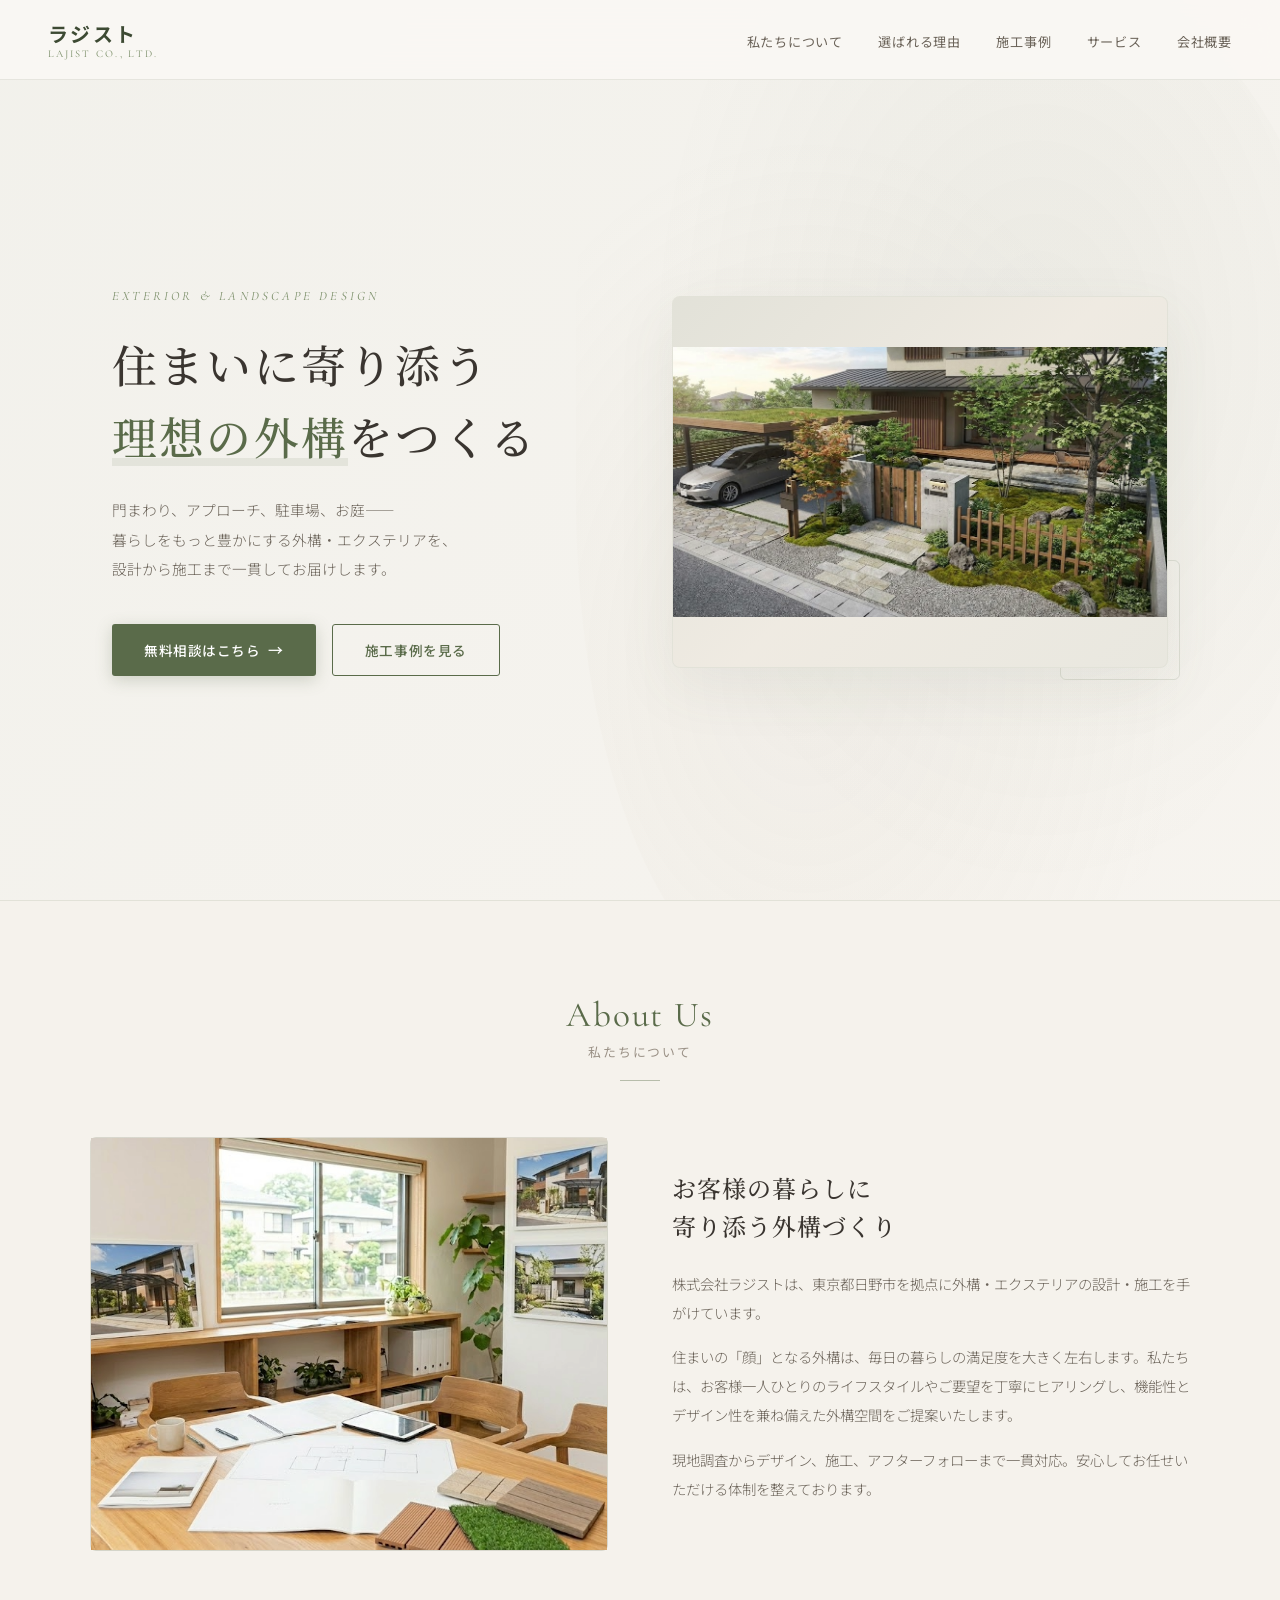
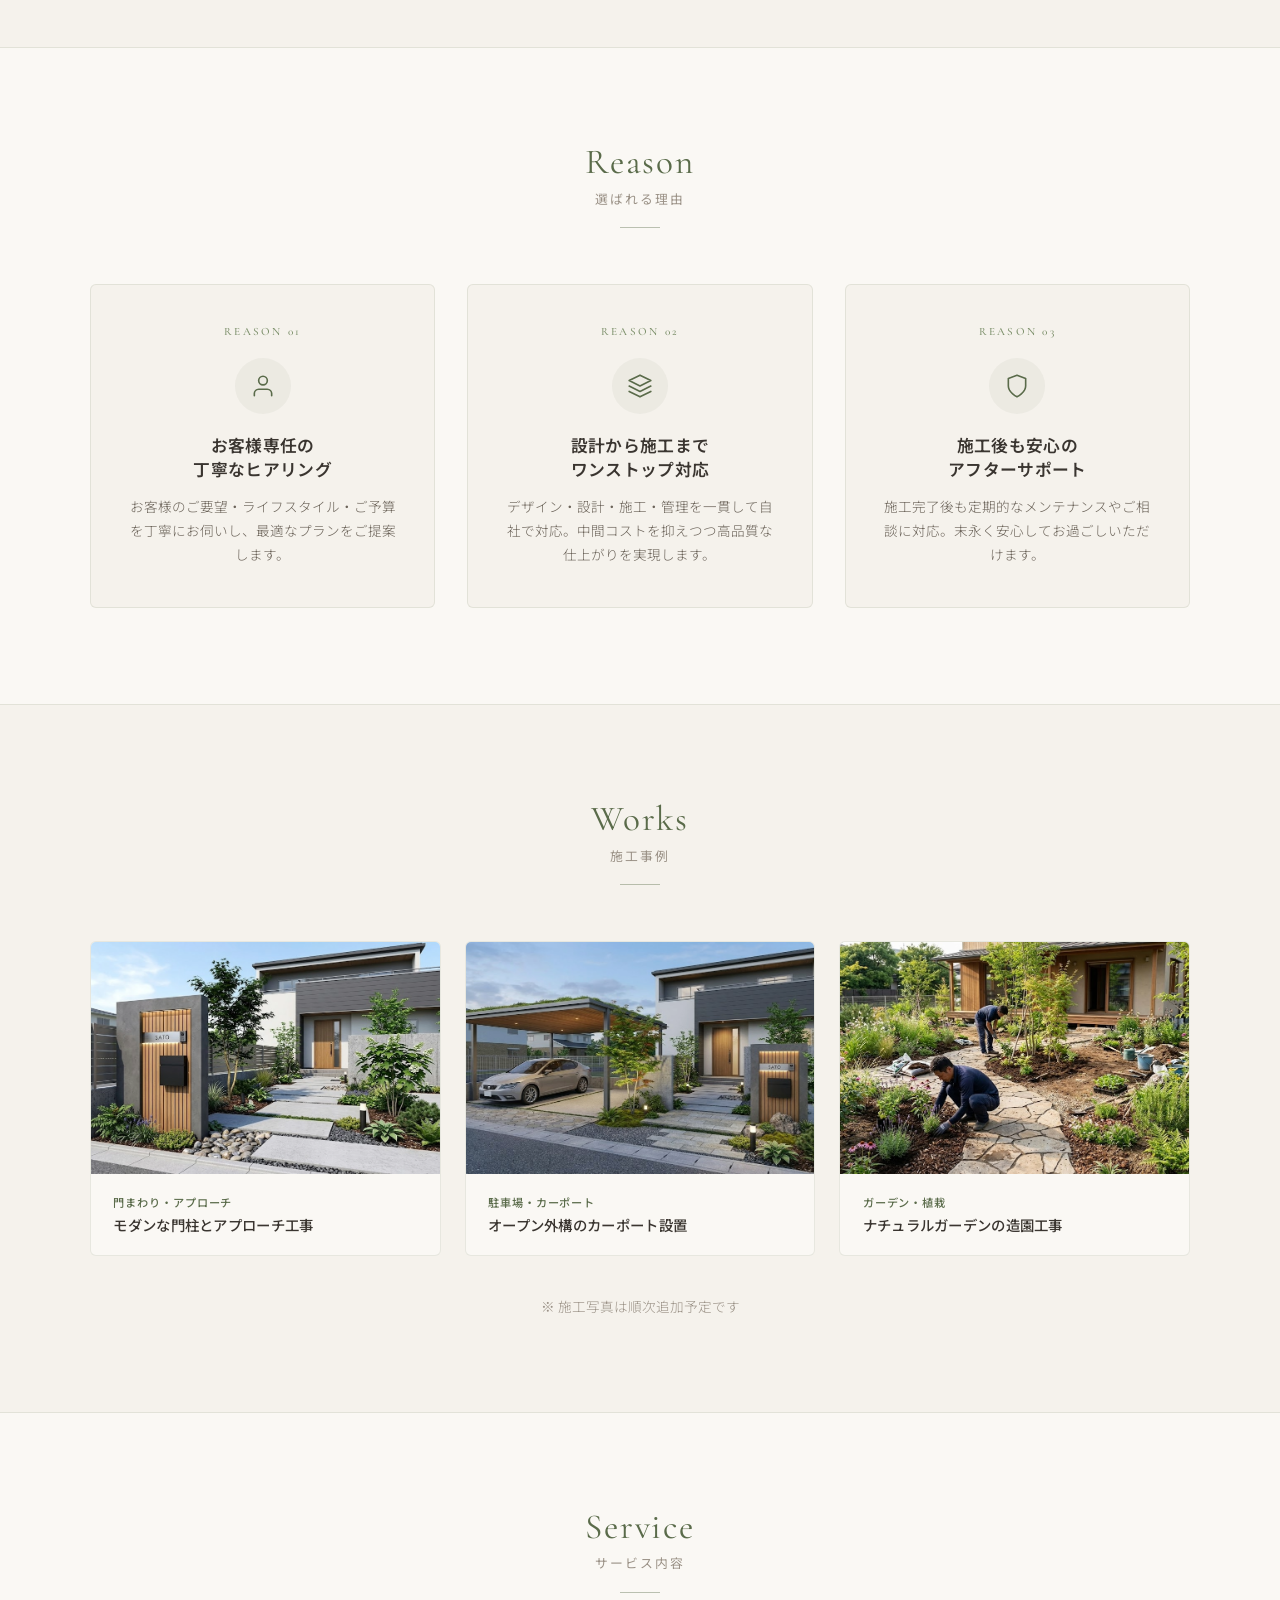
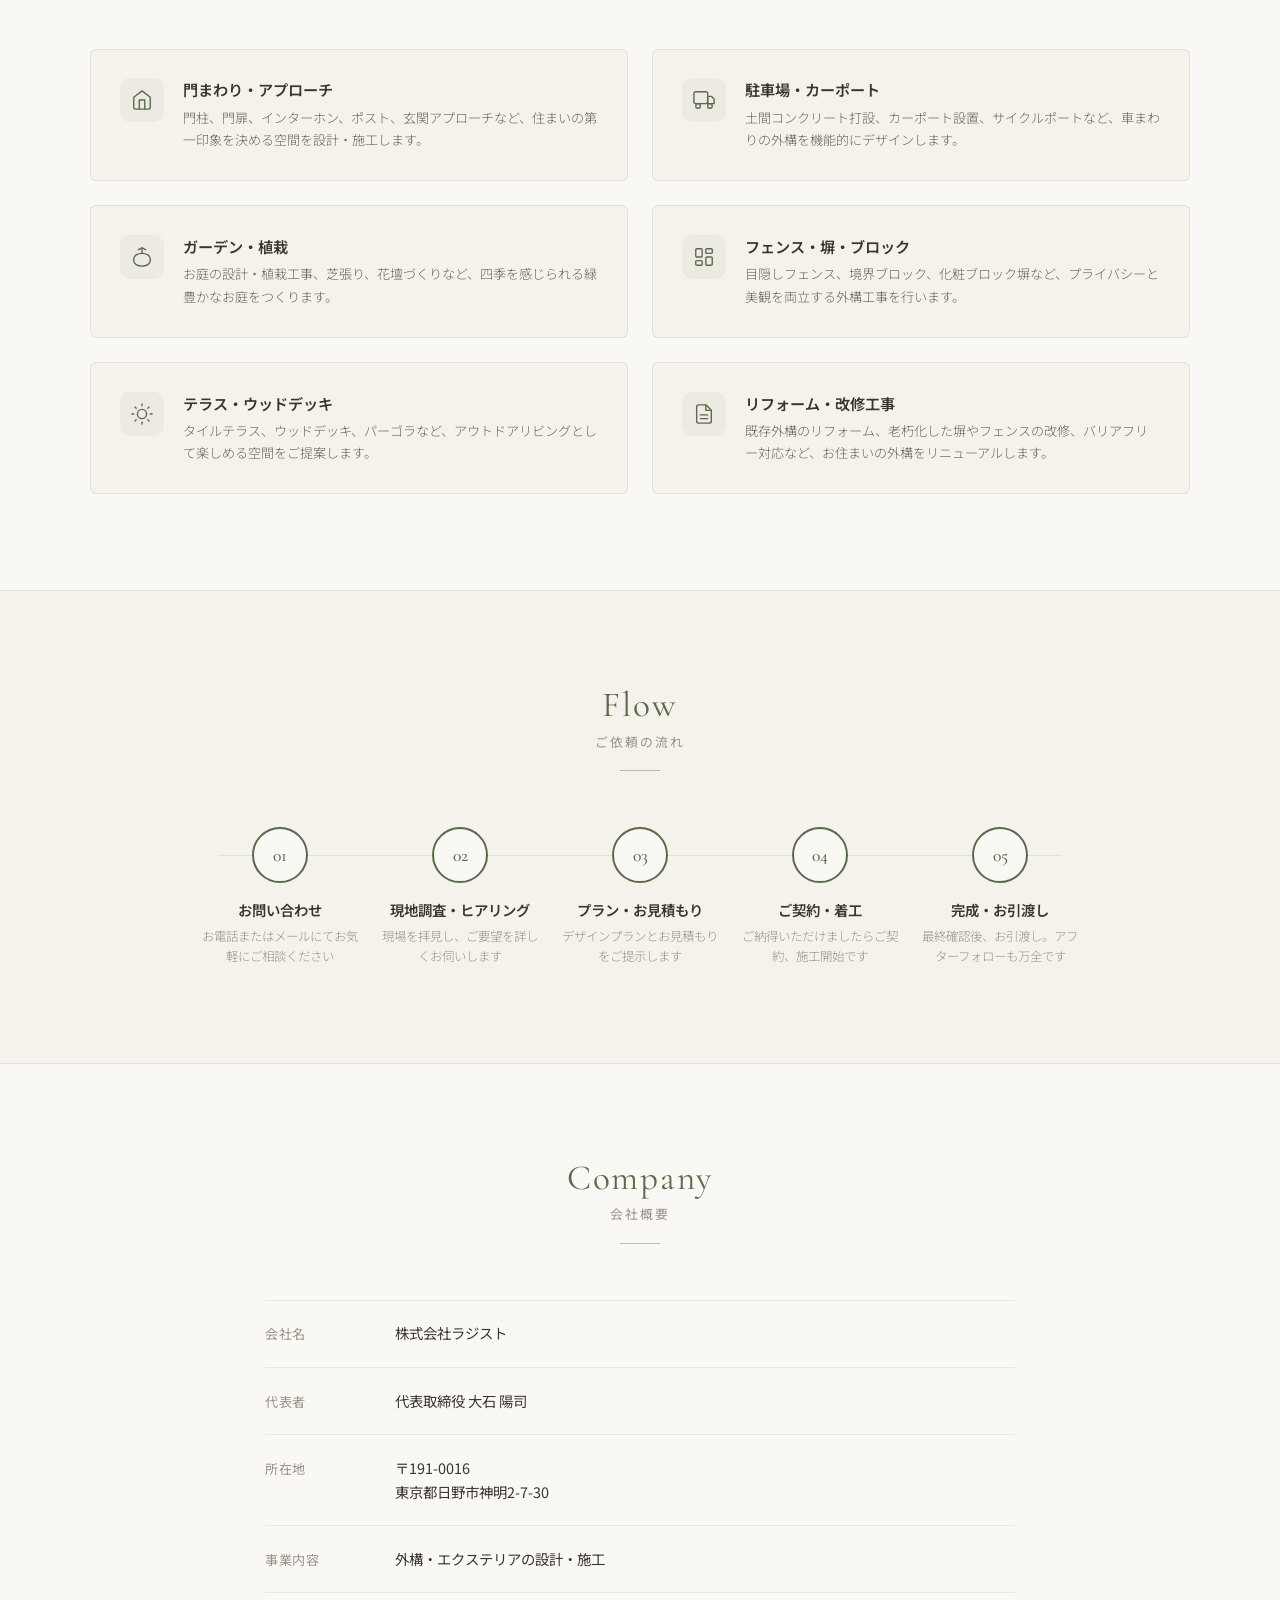
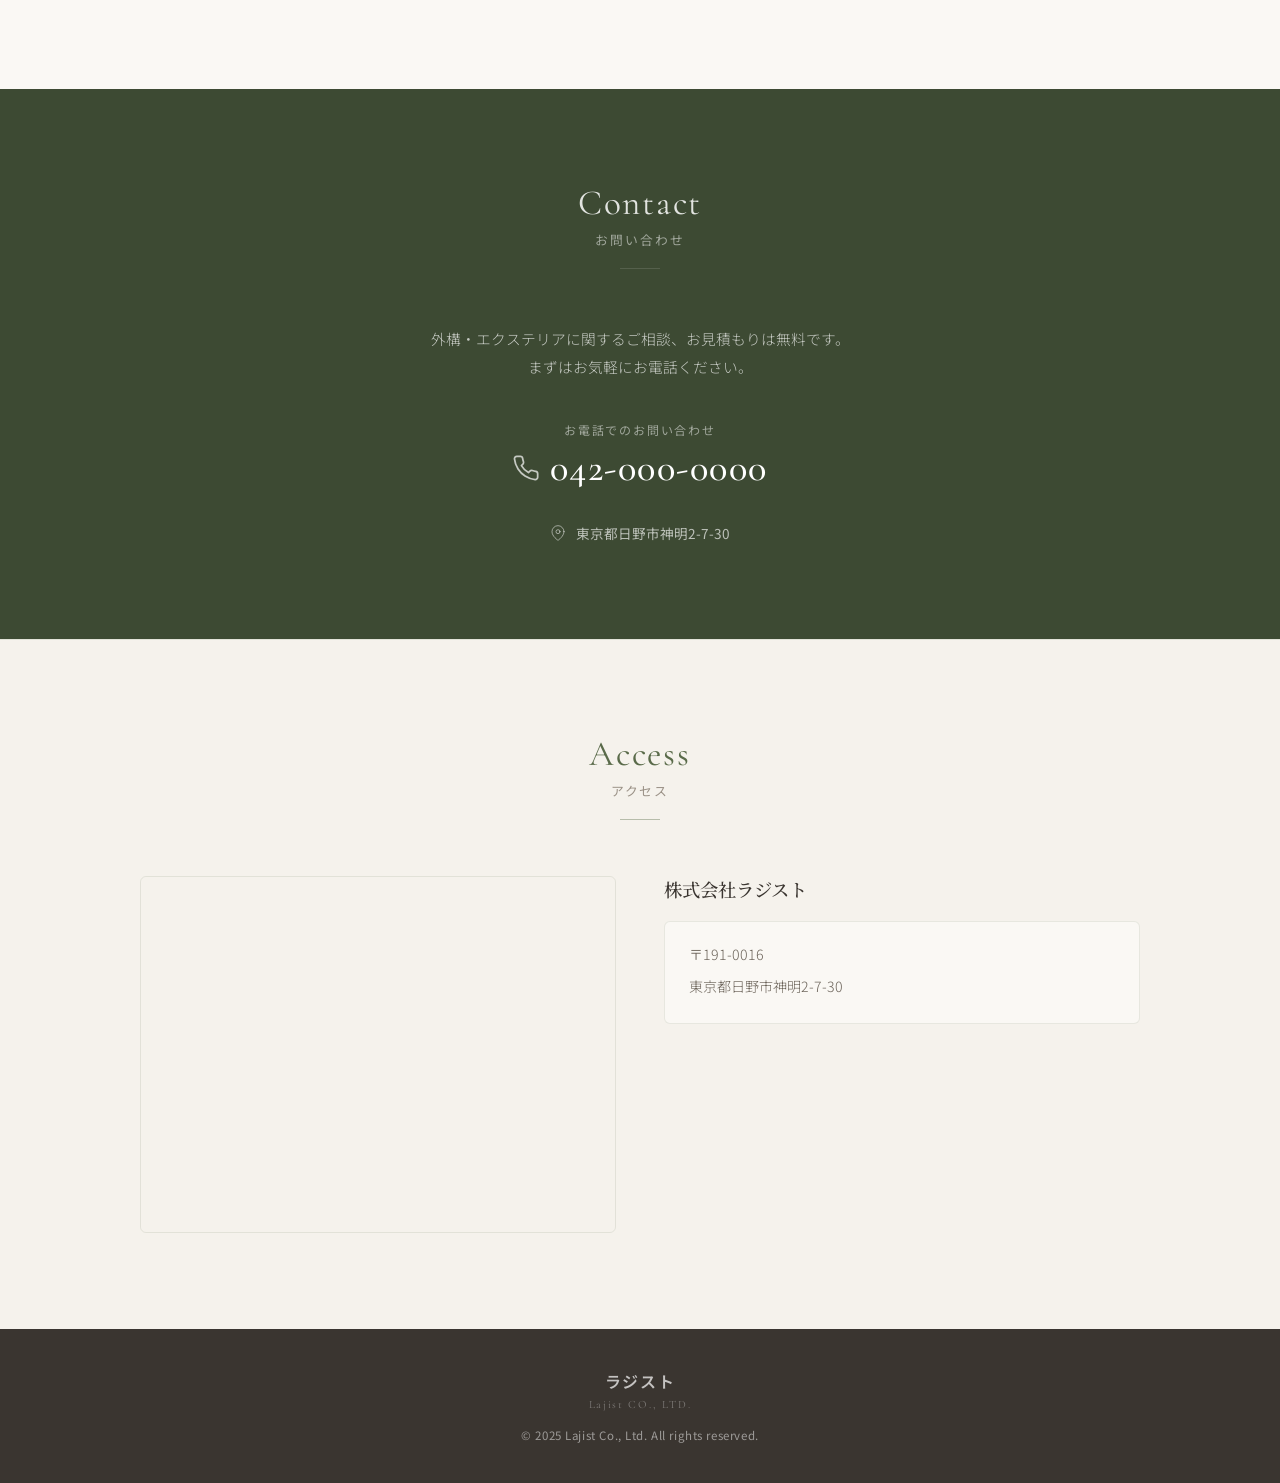
==== index.html @ f7e8eee9 "First Commit" ====
<!DOCTYPE html>
<html lang="ja">

<head>
	<meta charset="UTF-8">
	<meta name="viewport" content="width=device-width, initial-scale=1.0">
	<title>株式会社ラジスト | 東京都日野市の外構・エクステリア工事</title>
	<meta name="description"
		content="株式会社ラジストは東京都日野市を拠点に、外構・エクステリアの設計・施工を手がけます。お庭、駐車場、フェンス、門まわりなど、住まいの外まわりのことならお任せください。">
	<link rel="preconnect" href="https://fonts.googleapis.com">
	<link rel="preconnect" href="https://fonts.gstatic.com" crossorigin>
	<link
		href="https://fonts.googleapis.com/css2?family=Cormorant+Garamond:ital,wght@0,400;0,500;0,600;1,400&family=Noto+Sans+JP:wght@300;400;500;600;700&family=Noto+Serif+JP:wght@400;500;600&display=swap"
		rel="stylesheet">
	<link rel="stylesheet" href="/assets/css/style.css">
</head>

<body>

	<!-- NAVIGATION -->
	<nav>
		<a href="#" class="logo">
			<span class="logo-main">ラジスト</span>
			<span class="logo-sub">Lajist Co., Ltd.</span>
		</a>
		<ul class="nav-links">
			<li><a href="#about">私たちについて</a></li>
			<li><a href="#reason">選ばれる理由</a></li>
			<li><a href="#works">施工事例</a></li>
			<li><a href="#service">サービス</a></li>
			<li><a href="#company">会社概要</a></li>
		</ul>
		<div class="hamburger" onclick="toggleMenu()">
			<span></span><span></span><span></span>
		</div>
	</nav>

	<!-- MOBILE MENU -->
	<div class="mobile-menu" id="mobileMenu">
		<a href="#about" onclick="toggleMenu()">私たちについて</a>
		<a href="#reason" onclick="toggleMenu()">選ばれる理由</a>
		<a href="#works" onclick="toggleMenu()">施工事例</a>
		<a href="#service" onclick="toggleMenu()">サービス</a>
		<a href="#company" onclick="toggleMenu()">会社概要</a>
		<a href="#contact" onclick="toggleMenu()">お問い合わせ</a>
	</div>

	<!-- HERO -->
	<section class="hero">
		<div class="hero-bg"></div>
		<div class="hero-organic"></div>
		<div class="hero-content">
			<div class="hero-text">
				<p class="hero-en">Exterior & Landscape Design</p>
				<h1 class="hero-title">
					住まいに寄り添う<br><em>理想の外構</em>をつくる
				</h1>
				<p class="hero-desc">
					門まわり、アプローチ、駐車場、お庭——<br>
					暮らしをもっと豊かにする外構・エクステリアを、<br>
					設計から施工まで一貫してお届けします。
				</p>
				<div class="hero-cta">
					<a href="#contact" class="btn btn-primary">無料相談はこちら <span class="btn-arrow">→</span></a>
					<a href="#works" class="btn btn-outline">施工事例を見る</a>
				</div>
			</div>
			<div class="hero-visual">
				<div class="hero-img-frame">
					<div class="hero-img-placeholder">

						<img src="/assets/images/mv.png" alt="">
					</div>
				</div>
				<div class="hero-img-accent"></div>
			</div>
		</div>
	</section>

	<!-- ABOUT -->
	<section id="about">
		<div class="section-inner">
			<div class="section-header reveal">
				<div class="section-en">About Us</div>
				<div class="section-jp">私たちについて</div>
				<div class="section-line"></div>
			</div>
			<div class="about-content">
				<div class="about-img reveal">
					<img src="/assets/images/about.png" alt="">
				</div>
				<div class="about-text reveal">
					<h3>お客様の暮らしに<br>寄り添う外構づくり</h3>
					<p>
						株式会社ラジストは、東京都日野市を拠点に外構・エクステリアの設計・施工を手がけています。
					</p>
					<p>
						住まいの「顔」となる外構は、毎日の暮らしの満足度を大きく左右します。私たちは、お客様一人ひとりのライフスタイルやご要望を丁寧にヒアリングし、機能性とデザイン性を兼ね備えた外構空間をご提案いたします。
					</p>
					<p>
						現地調査からデザイン、施工、アフターフォローまで一貫対応。安心してお任せいただける体制を整えております。
					</p>
				</div>
			</div>
		</div>
	</section>

	<!-- REASON -->
	<section id="reason">
		<div class="section-inner">
			<div class="section-header reveal">
				<div class="section-en">Reason</div>
				<div class="section-jp">選ばれる理由</div>
				<div class="section-line"></div>
			</div>
			<div class="reason-grid">
				<div class="reason-card reveal">
					<div class="reason-num">Reason 01</div>
					<div class="reason-icon">
						<svg viewBox="0 0 24 24">
							<path d="M20 21v-2a4 4 0 0 0-4-4H8a4 4 0 0 0-4 4v2" />
							<circle cx="12" cy="7" r="4" />
						</svg>
					</div>
					<h3>お客様専任の<br>丁寧なヒアリング</h3>
					<p>お客様のご要望・ライフスタイル・ご予算を丁寧にお伺いし、最適なプランをご提案します。</p>
				</div>
				<div class="reason-card reveal">
					<div class="reason-num">Reason 02</div>
					<div class="reason-icon">
						<svg viewBox="0 0 24 24">
							<path d="M12 2L2 7l10 5 10-5-10-5z" />
							<path d="M2 17l10 5 10-5" />
							<path d="M2 12l10 5 10-5" />
						</svg>
					</div>
					<h3>設計から施工まで<br>ワンストップ対応</h3>
					<p>デザイン・設計・施工・管理を一貫して自社で対応。中間コストを抑えつつ高品質な仕上がりを実現します。</p>
				</div>
				<div class="reason-card reveal">
					<div class="reason-num">Reason 03</div>
					<div class="reason-icon">
						<svg viewBox="0 0 24 24">
							<path d="M12 22s8-4 8-10V5l-8-3-8 3v7c0 6 8 10 8 10z" />
						</svg>
					</div>
					<h3>施工後も安心の<br>アフターサポート</h3>
					<p>施工完了後も定期的なメンテナンスやご相談に対応。末永く安心してお過ごしいただけます。</p>
				</div>
			</div>
		</div>
	</section>

	<!-- WORKS -->
	<section id="works">
		<div class="section-inner">
			<div class="section-header reveal">
				<div class="section-en">Works</div>
				<div class="section-jp">施工事例</div>
				<div class="section-line"></div>
			</div>
			<div class="works-grid">
				<div class="work-card reveal">
					<div class="work-img">
						<img src="/assets/images/gate.png" alt="">

					</div>
					<div class="work-info">
						<div class="work-cat">門まわり・アプローチ</div>
						<h4>モダンな門柱とアプローチ工事</h4>
					</div>
				</div>
				<div class="work-card reveal">
					<div class="work-img">
						<img src="/assets/images/carport.png" alt="">
					</div>
					<div class="work-info">
						<div class="work-cat">駐車場・カーポート</div>
						<h4>オープン外構のカーポート設置</h4>
					</div>
				</div>
				<div class="work-card reveal">
					<div class="work-img">
						<div class="work-img">
							<img src="/assets/images/garden.png" alt="">
						</div>
					</div>
					<div class="work-info">
						<div class="work-cat">ガーデン・植栽</div>
						<h4>ナチュラルガーデンの造園工事</h4>
					</div>
				</div>
			</div>
			<p class="works-note reveal">※ 施工写真は順次追加予定です</p>
		</div>
	</section>

	<!-- SERVICE -->
	<section id="service">
		<div class="section-inner">
			<div class="section-header reveal">
				<div class="section-en">Service</div>
				<div class="section-jp">サービス内容</div>
				<div class="section-line"></div>
			</div>
			<div class="service-list">
				<div class="service-item reveal">
					<div class="service-item-icon">
						<svg viewBox="0 0 24 24">
							<path d="M3 9l9-7 9 7v11a2 2 0 0 1-2 2H5a2 2 0 0 1-2-2z" />
							<polyline points="9 22 9 12 15 12 15 22" />
						</svg>
					</div>
					<div>
						<h4>門まわり・アプローチ</h4>
						<p>門柱、門扉、インターホン、ポスト、玄関アプローチなど、住まいの第一印象を決める空間を設計・施工します。</p>
					</div>
				</div>
				<div class="service-item reveal">
					<div class="service-item-icon">
						<svg viewBox="0 0 24 24">
							<rect x="1" y="3" width="15" height="13" rx="2" />
							<polygon points="16 8 20 8 23 11 23 16 16 16 16 8" />
							<circle cx="5.5" cy="18.5" r="2.5" />
							<circle cx="18.5" cy="18.5" r="2.5" />
						</svg>
					</div>
					<div>
						<h4>駐車場・カーポート</h4>
						<p>土間コンクリート打設、カーポート設置、サイクルポートなど、車まわりの外構を機能的にデザインします。</p>
					</div>
				</div>
				<div class="service-item reveal">
					<div class="service-item-icon">
						<svg viewBox="0 0 24 24">
							<path d="M12 22c-4.97 0-9-2.69-9-6v-2c0-3.31 4.03-6 9-6s9 2.69 9 6v2c0 3.31-4.03 6-9 6z" />
							<path d="M12 8V2" />
							<path d="M8 4l4-2 4 2" />
						</svg>
					</div>
					<div>
						<h4>ガーデン・植栽</h4>
						<p>お庭の設計・植栽工事、芝張り、花壇づくりなど、四季を感じられる緑豊かなお庭をつくります。</p>
					</div>
				</div>
				<div class="service-item reveal">
					<div class="service-item-icon">
						<svg viewBox="0 0 24 24">
							<rect x="3" y="3" width="7" height="9" rx="1" />
							<rect x="14" y="3" width="7" height="5" rx="1" />
							<rect x="14" y="12" width="7" height="9" rx="1" />
							<rect x="3" y="16" width="7" height="5" rx="1" />
						</svg>
					</div>
					<div>
						<h4>フェンス・塀・ブロック</h4>
						<p>目隠しフェンス、境界ブロック、化粧ブロック塀など、プライバシーと美観を両立する外構工事を行います。</p>
					</div>
				</div>
				<div class="service-item reveal">
					<div class="service-item-icon">
						<svg viewBox="0 0 24 24">
							<circle cx="12" cy="12" r="5" />
							<line x1="12" y1="1" x2="12" y2="3" />
							<line x1="12" y1="21" x2="12" y2="23" />
							<line x1="4.22" y1="4.22" x2="5.64" y2="5.64" />
							<line x1="18.36" y1="18.36" x2="19.78" y2="19.78" />
							<line x1="1" y1="12" x2="3" y2="12" />
							<line x1="21" y1="12" x2="23" y2="12" />
							<line x1="4.22" y1="19.78" x2="5.64" y2="18.36" />
							<line x1="18.36" y1="5.64" x2="19.78" y2="4.22" />
						</svg>
					</div>
					<div>
						<h4>テラス・ウッドデッキ</h4>
						<p>タイルテラス、ウッドデッキ、パーゴラなど、アウトドアリビングとして楽しめる空間をご提案します。</p>
					</div>
				</div>
				<div class="service-item reveal">
					<div class="service-item-icon">
						<svg viewBox="0 0 24 24">
							<path d="M14 2H6a2 2 0 0 0-2 2v16a2 2 0 0 0 2 2h12a2 2 0 0 0 2-2V8z" />
							<polyline points="14 2 14 8 20 8" />
							<line x1="16" y1="13" x2="8" y2="13" />
							<line x1="16" y1="17" x2="8" y2="17" />
						</svg>
					</div>
					<div>
						<h4>リフォーム・改修工事</h4>
						<p>既存外構のリフォーム、老朽化した塀やフェンスの改修、バリアフリー対応など、お住まいの外構をリニューアルします。</p>
					</div>
				</div>
			</div>
		</div>
	</section>

	<!-- FLOW -->
	<section id="flow">
		<div class="section-inner">
			<div class="section-header reveal">
				<div class="section-en">Flow</div>
				<div class="section-jp">ご依頼の流れ</div>
				<div class="section-line"></div>
			</div>
			<div class="flow-steps reveal">
				<div class="flow-step">
					<div class="flow-num">01</div>
					<div>
						<h4>お問い合わせ</h4>
						<p>お電話またはメールにてお気軽にご相談ください</p>
					</div>
				</div>
				<div class="flow-step">
					<div class="flow-num">02</div>
					<div>
						<h4>現地調査・ヒアリング</h4>
						<p>現場を拝見し、ご要望を詳しくお伺いします</p>
					</div>
				</div>
				<div class="flow-step">
					<div class="flow-num">03</div>
					<div>
						<h4>プラン・お見積もり</h4>
						<p>デザインプランとお見積もりをご提示します</p>
					</div>
				</div>
				<div class="flow-step">
					<div class="flow-num">04</div>
					<div>
						<h4>ご契約・着工</h4>
						<p>ご納得いただけましたらご契約、施工開始です</p>
					</div>
				</div>
				<div class="flow-step">
					<div class="flow-num">05</div>
					<div>
						<h4>完成・お引渡し</h4>
						<p>最終確認後、お引渡し。アフターフォローも万全です</p>
					</div>
				</div>
			</div>
		</div>
	</section>

	<!-- COMPANY -->
	<section id="company">
		<div class="section-inner">
			<div class="section-header reveal">
				<div class="section-en">Company</div>
				<div class="section-jp">会社概要</div>
				<div class="section-line"></div>
			</div>
			<div class="company-table reveal">
				<div class="company-row">
					<div class="company-label">会社名</div>
					<div class="company-value">株式会社ラジスト</div>
				</div>
				<div class="company-row">
					<div class="company-label">代表者</div>
					<div class="company-value">代表取締役 大石 陽司</div>
				</div>
				<div class="company-row">
					<div class="company-label">所在地</div>
					<div class="company-value">〒191-0016<br>東京都日野市神明2-7-30</div>
				</div>
				<!-- <div class="company-row">
					<div class="company-label">電話番号</div>
					<div class="company-value">042-502-1589</div>
				</div>
				<div class="company-row">
					<div class="company-label">携帯</div>
					<div class="company-value">080-3482-2642</div>
				</div> -->
				<div class="company-row">
					<div class="company-label">事業内容</div>
					<div class="company-value">外構・エクステリアの設計・施工</div>
				</div>
			</div>
		</div>
	</section>

	<!-- CONTACT -->
	<section id="contact">
		<div class="section-inner">
			<div class="section-header reveal">
				<div class="section-en">Contact</div>
				<div class="section-jp">お問い合わせ</div>
				<div class="section-line"></div>
			</div>
			<div class="reveal">
				<p class="contact-lead">
					外構・エクステリアに関するご相談、お見積もりは無料です。<br>
					まずはお気軽にお電話ください。
				</p>
				<div class="contact-tel-block">
					<div class="contact-tel-label">お電話でのお問い合わせ</div>
					<a href="tel:" class="contact-tel">
						<svg viewBox="0 0 24 24" stroke-linecap="round" stroke-linejoin="round">
							<path
								d="M22 16.92v3a2 2 0 0 1-2.18 2 19.79 19.79 0 0 1-8.63-3.07 19.5 19.5 0 0 1-6-6 19.79 19.79 0 0 1-3.07-8.67A2 2 0 0 1 4.11 2h3a2 2 0 0 1 2 1.72 12.84 12.84 0 0 0 .7 2.81 2 2 0 0 1-.45 2.11L8.09 9.91a16 16 0 0 0 6 6l1.27-1.27a2 2 0 0 1 2.11-.45 12.84 12.84 0 0 0 2.81.7A2 2 0 0 1 22 16.92z" />
						</svg>
						042-000-0000
					</a>
				</div>
				<div class="contact-info">
					<div class="contact-info-item">
						<svg viewBox="0 0 24 24" stroke-linecap="round" stroke-linejoin="round">
							<path d="M21 10c0 7-9 13-9 13s-9-6-9-13a9 9 0 0 1 18 0z" />
							<circle cx="12" cy="10" r="3" />
						</svg>
						東京都日野市神明2-7-30
					</div>
				</div>
			</div>
		</div>
	</section>

	<!-- ACCESS -->
	<section id="access">
		<div class="section-inner">
			<div class="section-header reveal">
				<div class="section-en">Access</div>
				<div class="section-jp">アクセス</div>
				<div class="section-line"></div>
			</div>
			<div class="access-content reveal">
				<div class="map-frame">
					<iframe
						src="https://www.google.com/maps/embed?pb=!1m18!1m12!1m3!1d3240.5!2d139.395!3d35.672!2m3!1f0!2f0!3f0!3m2!1i1024!2i768!4f13.1!3m3!1m2!1s0x0%3A0x0!2zMzXCsDQwJzE5LjIiTiAxMznCsDIzJzQyLjAiRQ!5e0!3m2!1sja!2sjp!4v1"
						allowfullscreen="" loading="lazy" referrerpolicy="no-referrer-when-downgrade">
					</iframe>
				</div>
				<div class="access-details">
					<h3>株式会社ラジスト</h3>
					<div class="address-block">
						<p>〒191-0016</p>
						<p>東京都日野市神明2-7-30</p>
					</div>
				</div>
			</div>
		</div>
	</section>

	<!-- FOOTER -->
	<footer>
		<div class="footer-logo">ラジスト</div>
		<div class="footer-logo-en">Lajist CO., LTD.</div>
		<p class="footer-copy">&copy; 2025 Lajist Co., Ltd. All rights reserved.</p>
	</footer>

	<script src="/assets/js/main.js"></script>
</body>

</html>
---- assets/css/style.css ----
*,
*::before,
*::after {
	margin: 0;
	padding: 0;
	box-sizing: border-box;
}

:root {
	--cream: #faf8f4;
	--warm-white: #f5f2ec;
	--olive: #5a6b4a;
	--olive-dark: #3d4a33;
	--olive-light: #7a8e68;
	--brown: #8b7355;
	--brown-light: #b5a48c;
	--earth: #c4b49a;
	--text: #3a3530;
	--text-light: #6b6359;
	--text-muted: #9a9186;
	--border: rgba(90, 107, 74, 0.12);
	--font-en: 'Cormorant Garamond', serif;
	--font-jp: 'Noto Sans JP', sans-serif;
	--font-jp-serif: 'Noto Serif JP', serif;
}

html {
	scroll-behavior: smooth;
	font-size: 16px;
}

body {
	font-family: var(--font-jp);
	background: var(--cream);
	color: var(--text);
	overflow-x: hidden;
	-webkit-font-smoothing: antialiased;
}

/* ===== NAVIGATION ===== */
nav {
	position: fixed;
	top: 0;
	left: 0;
	right: 0;
	z-index: 100;
	padding: 1.2rem 3rem;
	display: flex;
	justify-content: space-between;
	align-items: center;
	background: rgba(250, 248, 244, 0.92);
	backdrop-filter: blur(16px);
	border-bottom: 1px solid var(--border);
	transition: all 0.4s ease;
}

nav.scrolled {
	padding: 0.8rem 3rem;
	box-shadow: 0 2px 20px rgba(90, 107, 74, 0.06);
}

.logo {
	text-decoration: none;
	display: flex;
	flex-direction: column;
}

.logo-main {
	font-family: var(--font-jp);
	font-size: 1.25rem;
	font-weight: 700;
	color: var(--olive-dark);
	letter-spacing: 0.12em;
}

.logo-sub {
	font-family: var(--font-en);
	font-size: 0.65rem;
	color: var(--olive-light);
	letter-spacing: 0.2em;
	text-transform: uppercase;
	margin-top: -1px;
}

.nav-links {
	display: flex;
	gap: 2.2rem;
	list-style: none;
	align-items: center;
}

.nav-links a {
	color: var(--text-light);
	text-decoration: none;
	font-size: 0.82rem;
	font-weight: 400;
	letter-spacing: 0.06em;
	transition: color 0.3s;
	position: relative;
}

.nav-links a::after {
	content: '';
	position: absolute;
	bottom: -4px;
	left: 0;
	width: 0;
	height: 1px;
	background: var(--olive);
	transition: width 0.3s ease;
}

.nav-links a:hover {
	color: var(--olive);
}

.nav-links a:hover::after {
	width: 100%;
}

.nav-tel {
	display: flex;
	align-items: center;
	gap: 0.4rem;
	font-size: 0.85rem;
	color: var(--olive-dark) !important;
	font-weight: 600;
	letter-spacing: 0.04em;
}

.nav-tel svg {
	width: 14px;
	height: 14px;
	stroke: var(--olive);
	fill: none;
	stroke-width: 2;
}

.hamburger {
	display: none;
	flex-direction: column;
	gap: 5px;
	cursor: pointer;
	padding: 4px;
}

.hamburger span {
	width: 22px;
	height: 1.5px;
	background: var(--olive-dark);
	transition: all 0.3s;
}

/* ===== HERO ===== */
.hero {
	min-height: 100vh;
	display: flex;
	align-items: center;
	position: relative;
	overflow: hidden;
}

.hero-bg {
	position: absolute;
	inset: 0;
	background:
		linear-gradient(135deg, rgba(90, 107, 74, 0.05) 0%, rgba(139, 115, 85, 0.03) 100%);
}

/* Decorative organic shape */
.hero-organic {
	position: absolute;
	top: -10%;
	right: -5%;
	width: 60vw;
	height: 120vh;
	background:
		radial-gradient(ellipse at 60% 40%, rgba(90, 107, 74, 0.06) 0%, transparent 60%),
		radial-gradient(ellipse at 30% 70%, rgba(196, 180, 154, 0.08) 0%, transparent 50%);
	border-radius: 40% 60% 70% 30% / 40% 50% 60% 50%;
	animation: organicFloat 20s ease-in-out infinite;
}

@keyframes organicFloat {

	0%,
	100% {
		transform: translate(0, 0) rotate(0deg);
	}

	33% {
		transform: translate(-15px, 10px) rotate(1deg);
	}

	66% {
		transform: translate(10px, -8px) rotate(-1deg);
	}
}

.hero-content {
	position: relative;
	z-index: 2;
	max-width: 1200px;
	margin: 0 auto;
	padding: 8rem 4rem 4rem;
	display: grid;
	grid-template-columns: 1fr 1fr;
	gap: 4rem;
	align-items: center;
	width: 100%;
}

.hero-text {
	opacity: 0;
	animation: gentleFadeUp 1s ease 0.3s forwards;
}

.hero-en {
	font-family: var(--font-en);
	font-size: 0.8rem;
	font-weight: 400;
	letter-spacing: 0.25em;
	text-transform: uppercase;
	color: var(--olive-light);
	margin-bottom: 1.5rem;
	font-style: italic;
}

.hero-title {
	font-family: var(--font-jp-serif);
	font-size: clamp(2rem, 3.5vw, 2.8rem);
	font-weight: 500;
	line-height: 1.6;
	letter-spacing: 0.05em;
	color: var(--text);
	margin-bottom: 1.5rem;
}

.hero-title em {
	font-style: normal;
	color: var(--olive);
	position: relative;
}

.hero-title em::after {
	content: '';
	position: absolute;
	bottom: 2px;
	left: 0;
	right: 0;
	height: 8px;
	background: rgba(90, 107, 74, 0.1);
	z-index: -1;
}

.hero-desc {
	font-size: 0.92rem;
	color: var(--text-light);
	line-height: 2;
	font-weight: 300;
	margin-bottom: 2.5rem;
}

.hero-cta {
	display: flex;
	gap: 1rem;
	flex-wrap: wrap;
}

.btn {
	display: inline-flex;
	align-items: center;
	gap: 0.5rem;
	padding: 0.95rem 2rem;
	font-family: var(--font-jp);
	font-size: 0.85rem;
	font-weight: 500;
	text-decoration: none;
	transition: all 0.3s ease;
	cursor: pointer;
	border: none;
	letter-spacing: 0.04em;
}

.btn-primary {
	background: var(--olive);
	color: #fff;
	border-radius: 3px;
	box-shadow: 0 4px 16px rgba(90, 107, 74, 0.25);
}

.btn-primary:hover {
	background: var(--olive-dark);
	box-shadow: 0 6px 24px rgba(90, 107, 74, 0.35);
	transform: translateY(-2px);
}

.btn-outline {
	background: transparent;
	color: var(--olive);
	border: 1px solid var(--olive);
	border-radius: 3px;
}

.btn-outline:hover {
	background: var(--olive);
	color: #fff;
}

.btn-arrow {
	font-size: 1.1em;
	transition: transform 0.3s;
}

.btn:hover .btn-arrow {
	transform: translateX(3px);
}

/* Hero image placeholder */
.hero-visual {
	position: relative;
	opacity: 0;
	animation: gentleFadeUp 1s ease 0.6s forwards;
}

.hero-img-frame {
	width: 100%;
	aspect-ratio: 4/3;
	border-radius: 8px;
	overflow: hidden;
	position: relative;
	background: var(--warm-white);
	border: 1px solid var(--border);
	box-shadow: 0 20px 60px rgba(90, 107, 74, 0.08);
}

.hero-img-frame img {
	width: 100%;
}

.hero-img-placeholder {
	width: 100%;
	height: 100%;
	background:
		linear-gradient(135deg, rgba(90, 107, 74, 0.12) 0%, rgba(196, 180, 154, 0.12) 50%, rgba(90, 107, 74, 0.08) 100%);
	display: flex;
	flex-direction: column;
	align-items: center;
	justify-content: center;
	gap: 0.8rem;
	color: var(--olive-light);
}

.hero-img-placeholder svg {
	width: 48px;
	height: 48px;
	stroke: var(--olive-light);
	fill: none;
	stroke-width: 1;
	opacity: 0.6;
}

.hero-img-placeholder span {
	font-size: 0.78rem;
	letter-spacing: 0.1em;
	opacity: 0.6;
}

.hero-img-accent {
	position: absolute;
	bottom: -12px;
	right: -12px;
	width: 120px;
	height: 120px;
	border: 1px solid rgba(90, 107, 74, 0.15);
	border-radius: 6px;
	z-index: -1;
}

/* ===== SECTION COMMON ===== */
section {
	padding: 6rem 3rem;
	position: relative;
}

.section-inner {
	max-width: 1100px;
	margin: 0 auto;
}

.section-header {
	text-align: center;
	margin-bottom: 3.5rem;
}

.section-en {
	font-family: var(--font-en);
	font-size: 2.2rem;
	font-weight: 400;
	color: var(--olive);
	letter-spacing: 0.05em;
	line-height: 1;
	margin-bottom: 0.6rem;
}

.section-jp {
	font-size: 0.8rem;
	font-weight: 400;
	color: var(--text-muted);
	letter-spacing: 0.15em;
}

.section-line {
	width: 40px;
	height: 1px;
	background: var(--olive);
	margin: 1.2rem auto 0;
	opacity: 0.4;
}

/* ===== ABOUT ===== */
#about {
	background: var(--warm-white);
	border-top: 1px solid var(--border);
	border-bottom: 1px solid var(--border);
}

.about-content {
	display: grid;
	grid-template-columns: 1fr 1fr;
	gap: 4rem;
	align-items: center;
}

.about-img {
	width: 100%;
	aspect-ratio: 5/4;
	border-radius: 6px;
	background:
		linear-gradient(135deg, rgba(90, 107, 74, 0.1) 0%, rgba(196, 180, 154, 0.1) 100%);
	border: 1px solid var(--border);
	display: flex;
	flex-direction: column;
	align-items: center;
	justify-content: center;
	gap: 0.6rem;
	color: var(--olive-light);
}

.about-img img {
	width: 100%;
	height: 100%;
	object-fit: cover;
}


.about-text h3 {
	font-family: var(--font-jp-serif);
	font-size: 1.5rem;
	font-weight: 500;
	line-height: 1.6;
	margin-bottom: 1.5rem;
	letter-spacing: 0.04em;
	color: var(--text);
}

.about-text p {
	font-size: 0.9rem;
	color: var(--text-light);
	line-height: 2;
	font-weight: 300;
	margin-bottom: 1rem;
}

/* ===== REASON ===== */
.reason-grid {
	display: grid;
	grid-template-columns: repeat(3, 1fr);
	gap: 2rem;
}

.reason-card {
	background: var(--warm-white);
	border: 1px solid var(--border);
	border-radius: 6px;
	padding: 2.5rem 2rem;
	text-align: center;
	transition: all 0.4s ease;
	position: relative;
	overflow: hidden;
}

.reason-card::before {
	content: '';
	position: absolute;
	top: 0;
	left: 0;
	right: 0;
	height: 3px;
	background: linear-gradient(90deg, var(--olive-light), var(--olive));
	transform: scaleX(0);
	transition: transform 0.4s ease;
}

.reason-card:hover {
	transform: translateY(-4px);
	box-shadow: 0 12px 40px rgba(90, 107, 74, 0.08);
}

.reason-card:hover::before {
	transform: scaleX(1);
}

.reason-num {
	font-family: var(--font-en);
	font-size: 0.7rem;
	font-weight: 500;
	letter-spacing: 0.2em;
	color: var(--olive-light);
	text-transform: uppercase;
	margin-bottom: 1.2rem;
}

.reason-icon {
	width: 56px;
	height: 56px;
	margin: 0 auto 1.2rem;
	border-radius: 50%;
	background: rgba(90, 107, 74, 0.06);
	display: flex;
	align-items: center;
	justify-content: center;
}

.reason-icon svg {
	width: 26px;
	height: 26px;
	stroke: var(--olive);
	fill: none;
	stroke-width: 1.5;
	stroke-linecap: round;
	stroke-linejoin: round;
}

.reason-card h3 {
	font-size: 1.05rem;
	font-weight: 600;
	margin-bottom: 0.8rem;
	letter-spacing: 0.02em;
}

.reason-card p {
	font-size: 0.85rem;
	color: var(--text-light);
	line-height: 1.8;
	font-weight: 300;
}

/* ===== WORKS ===== */
#works {
	background: var(--warm-white);
	border-top: 1px solid var(--border);
	border-bottom: 1px solid var(--border);
}

.works-grid {
	display: grid;
	grid-template-columns: repeat(3, 1fr);
	gap: 1.5rem;
}

.work-card {
	border-radius: 6px;
	overflow: hidden;
	border: 1px solid var(--border);
	background: var(--cream);
	transition: all 0.4s ease;
}

.work-card:hover {
	transform: translateY(-4px);
	box-shadow: 0 12px 40px rgba(90, 107, 74, 0.08);
}

.work-img {
	width: 100%;
	aspect-ratio: 3/2;
	background: linear-gradient(135deg, rgba(90, 107, 74, 0.08) 0%, rgba(196, 180, 154, 0.08) 100%);
	display: flex;
	flex-direction: column;
	align-items: center;
	justify-content: center;
	gap: 0.4rem;
	color: var(--olive-light);
	position: relative;
	overflow: hidden;
}

.work-img img {
	width: 100%;
	height: 100%;
	fill: none;
	stroke-width: 1;
	object-fit: cover;
}

.work-card:hover .work-img {
	background: rgba(90, 107, 74, 0.05);
}

.work-info {
	padding: 1.2rem 1.4rem;
}

.work-cat {
	font-size: 0.7rem;
	color: var(--olive);
	font-weight: 500;
	letter-spacing: 0.08em;
	margin-bottom: 0.3rem;
}

.work-info h4 {
	font-size: 0.9rem;
	font-weight: 500;
	color: var(--text);
	letter-spacing: 0.02em;
}

.works-note {
	text-align: center;
	margin-top: 2.5rem;
	font-size: 0.85rem;
	color: var(--text-muted);
	font-weight: 300;
}

/* ===== SERVICE ===== */
.service-list {
	display: grid;
	grid-template-columns: repeat(2, 1fr);
	gap: 1.5rem;
}

.service-item {
	display: flex;
	gap: 1.2rem;
	padding: 1.8rem;
	background: var(--warm-white);
	border: 1px solid var(--border);
	border-radius: 6px;
	transition: all 0.3s;
}

.service-item:hover {
	border-color: rgba(90, 107, 74, 0.2);
	box-shadow: 0 4px 20px rgba(90, 107, 74, 0.05);
}

.service-item-icon {
	width: 44px;
	height: 44px;
	border-radius: 10px;
	background: rgba(90, 107, 74, 0.06);
	display: flex;
	align-items: center;
	justify-content: center;
	flex-shrink: 0;
}

.service-item-icon svg {
	width: 22px;
	height: 22px;
	stroke: var(--olive);
	fill: none;
	stroke-width: 1.5;
	stroke-linecap: round;
	stroke-linejoin: round;
}

.service-item h4 {
	font-size: 0.95rem;
	font-weight: 600;
	margin-bottom: 0.4rem;
}

.service-item p {
	font-size: 0.82rem;
	color: var(--text-light);
	line-height: 1.7;
	font-weight: 300;
}

/* ===== FLOW ===== */
#flow {
	background: var(--warm-white);
	border-top: 1px solid var(--border);
	border-bottom: 1px solid var(--border);
}

.flow-steps {
	display: flex;
	gap: 0;
	max-width: 900px;
	margin: 0 auto;
	position: relative;
}

.flow-steps::before {
	content: '';
	position: absolute;
	top: 28px;
	left: 28px;
	right: 28px;
	height: 1px;
	background: var(--border);
	z-index: 0;
}

.flow-step {
	flex: 1;
	text-align: center;
	position: relative;
	z-index: 1;
}

.flow-num {
	width: 56px;
	height: 56px;
	border-radius: 50%;
	background: var(--cream);
	border: 2px solid var(--olive);
	display: flex;
	align-items: center;
	justify-content: center;
	margin: 0 auto 1rem;
	font-family: var(--font-en);
	font-size: 1.1rem;
	font-weight: 500;
	color: var(--olive);
}

.flow-step h4 {
	font-size: 0.9rem;
	font-weight: 600;
	margin-bottom: 0.4rem;
}

.flow-step p {
	font-size: 0.78rem;
	color: var(--text-muted);
	line-height: 1.6;
	font-weight: 300;
	padding: 0 0.5rem;
}

/* ===== COMPANY ===== */
.company-table {
	max-width: 750px;
	margin: 0 auto;
}

.company-row {
	display: grid;
	grid-template-columns: 130px 1fr;
	border-bottom: 1px solid var(--border);
	padding: 1.3rem 0;
	font-size: 0.9rem;
	align-items: baseline;
}

.company-row:first-child {
	border-top: 1px solid var(--border);
}

.company-label {
	color: var(--text-muted);
	font-weight: 400;
	font-size: 0.82rem;
	letter-spacing: 0.04em;
}

.company-value {
	color: var(--text);
	font-weight: 400;
	line-height: 1.7;
}

/* ===== CONTACT ===== */
#contact {
	background: var(--olive-dark);
	color: #fff;
	text-align: center;
}

#contact .section-en {
	color: rgba(255, 255, 255, 0.85);
}

#contact .section-jp {
	color: rgba(255, 255, 255, 0.5);
}

#contact .section-line {
	background: rgba(255, 255, 255, 0.3);
}

.contact-lead {
	font-size: 0.92rem;
	color: rgba(255, 255, 255, 0.7);
	line-height: 1.9;
	font-weight: 300;
	margin-bottom: 2.5rem;
}

.contact-tel-block {
	margin-bottom: 2rem;
}

.contact-tel-label {
	font-size: 0.75rem;
	color: rgba(255, 255, 255, 0.5);
	letter-spacing: 0.15em;
	margin-bottom: 0.4rem;
}

.contact-tel {
	font-family: var(--font-en);
	font-size: 2.4rem;
	font-weight: 500;
	color: #fff;
	text-decoration: none;
	letter-spacing: 0.04em;
	display: inline-flex;
	align-items: center;
	gap: 0.6rem;
	transition: opacity 0.3s;
}

.contact-tel:hover {
	opacity: 0.8;
}

.contact-tel svg {
	width: 28px;
	height: 28px;
	stroke: rgba(255, 255, 255, 0.7);
	fill: none;
	stroke-width: 1.5;
}

.contact-mobile {
	font-size: 0.9rem;
	color: rgba(255, 255, 255, 0.6);
	margin-top: 0.5rem;
}

.contact-mobile a {
	color: rgba(255, 255, 255, 0.8);
	text-decoration: none;
	transition: color 0.3s;
}

.contact-mobile a:hover {
	color: #fff;
}

.contact-info {
	margin-top: 2rem;
	display: flex;
	justify-content: center;
	gap: 3rem;
	flex-wrap: wrap;
}

.contact-info-item {
	display: flex;
	align-items: center;
	gap: 0.6rem;
	font-size: 0.85rem;
	color: rgba(255, 255, 255, 0.65);
}

.contact-info-item svg {
	width: 16px;
	height: 16px;
	stroke: rgba(255, 255, 255, 0.5);
	fill: none;
	stroke-width: 1.5;
}

/* ===== ACCESS ===== */
#access {
	background: var(--warm-white);
	border-top: 1px solid var(--border);
}

.access-content {
	display: grid;
	grid-template-columns: 1fr 1fr;
	gap: 3rem;
	max-width: 1000px;
	margin: 0 auto;
}

.map-frame {
	width: 100%;
	aspect-ratio: 4/3;
	border-radius: 6px;
	overflow: hidden;
	border: 1px solid var(--border);
}

.map-frame iframe {
	width: 100%;
	height: 100%;
	border: 0;
}

.access-details h3 {
	font-family: var(--font-jp-serif);
	font-size: 1.15rem;
	font-weight: 500;
	margin-bottom: 1.2rem;
	color: var(--text);
}

.access-details p {
	font-size: 0.88rem;
	color: var(--text-light);
	line-height: 1.9;
	font-weight: 300;
	margin-bottom: 1rem;
}

.access-details .address-block {
	padding: 1.2rem 1.5rem;
	background: var(--cream);
	border: 1px solid var(--border);
	border-radius: 6px;
	margin-bottom: 1.2rem;
}

.access-details .address-block p {
	margin-bottom: 0.3rem;
	font-size: 0.88rem;
}

/* ===== FOOTER ===== */
footer {
	background: var(--text);
	color: rgba(255, 255, 255, 0.5);
	padding: 2.5rem 3rem;
	text-align: center;
}

.footer-logo {
	font-family: var(--font-jp);
	font-size: 1rem;
	font-weight: 600;
	color: rgba(255, 255, 255, 0.7);
	letter-spacing: 0.1em;
	margin-bottom: 0.3rem;
}

.footer-logo-en {
	font-family: var(--font-en);
	font-size: 0.7rem;
	color: rgba(255, 255, 255, 0.35);
	letter-spacing: 0.15em;
	margin-bottom: 1rem;
}

.footer-copy {
	font-size: 0.72rem;
	letter-spacing: 0.05em;
}

/* ===== ANIMATIONS ===== */
@keyframes gentleFadeUp {
	from {
		opacity: 0;
		transform: translateY(20px);
	}

	to {
		opacity: 1;
		transform: translateY(0);
	}
}

.reveal {
	opacity: 0;
	transform: translateY(24px);
	transition: all 0.7s cubic-bezier(0.16, 1, 0.3, 1);
}

.reveal.visible {
	opacity: 1;
	transform: translateY(0);
}

/* Leaf decoration */
.leaf-deco {
	position: absolute;
	opacity: 0.04;
	pointer-events: none;
}

/* ===== MOBILE MENU ===== */
.mobile-menu {
	display: none;
	position: fixed;
	inset: 0;
	z-index: 99;
	background: rgba(250, 248, 244, 0.97);
	backdrop-filter: blur(20px);
	flex-direction: column;
	align-items: center;
	justify-content: center;
	gap: 2rem;
}

.mobile-menu.open {
	display: flex;
}

.mobile-menu a {
	color: var(--text);
	text-decoration: none;
	font-size: 1.1rem;
	font-weight: 500;
	letter-spacing: 0.06em;
	transition: color 0.3s;
}

.mobile-menu a:hover {
	color: var(--olive);
}

/* ===== RESPONSIVE ===== */
@media (max-width: 900px) {
	nav {
		padding: 1rem 1.5rem;
	}

	.nav-links {
		display: none;
	}

	.hamburger {
		display: flex;
	}

	section {
		padding: 4rem 1.5rem;
	}

	.hero-content {
		grid-template-columns: 1fr;
		gap: 2.5rem;
		padding: 7rem 1.5rem 3rem;
	}

	.hero-visual {
		order: -1;
	}

	.about-content {
		grid-template-columns: 1fr;
		gap: 2rem;
	}

	.reason-grid {
		grid-template-columns: 1fr;
		gap: 1.2rem;
	}

	.works-grid {
		grid-template-columns: 1fr;
		gap: 1.2rem;
	}

	.service-list {
		grid-template-columns: 1fr;
	}

	.flow-steps {
		flex-direction: column;
		gap: 1.5rem;
	}

	.flow-steps::before {
		top: 0;
		bottom: 0;
		left: 28px;
		right: auto;
		width: 1px;
		height: auto;
	}

	.flow-step {
		text-align: left;
		display: flex;
		gap: 1rem;
		align-items: flex-start;
	}

	.flow-num {
		margin: 0;
		flex-shrink: 0;
	}

	.access-content {
		grid-template-columns: 1fr;
		gap: 2rem;
	}

	.contact-info {
		flex-direction: column;
		align-items: center;
		gap: 1rem;
	}

	.company-row {
		grid-template-columns: 100px 1fr;
		font-size: 0.85rem;
	}
}
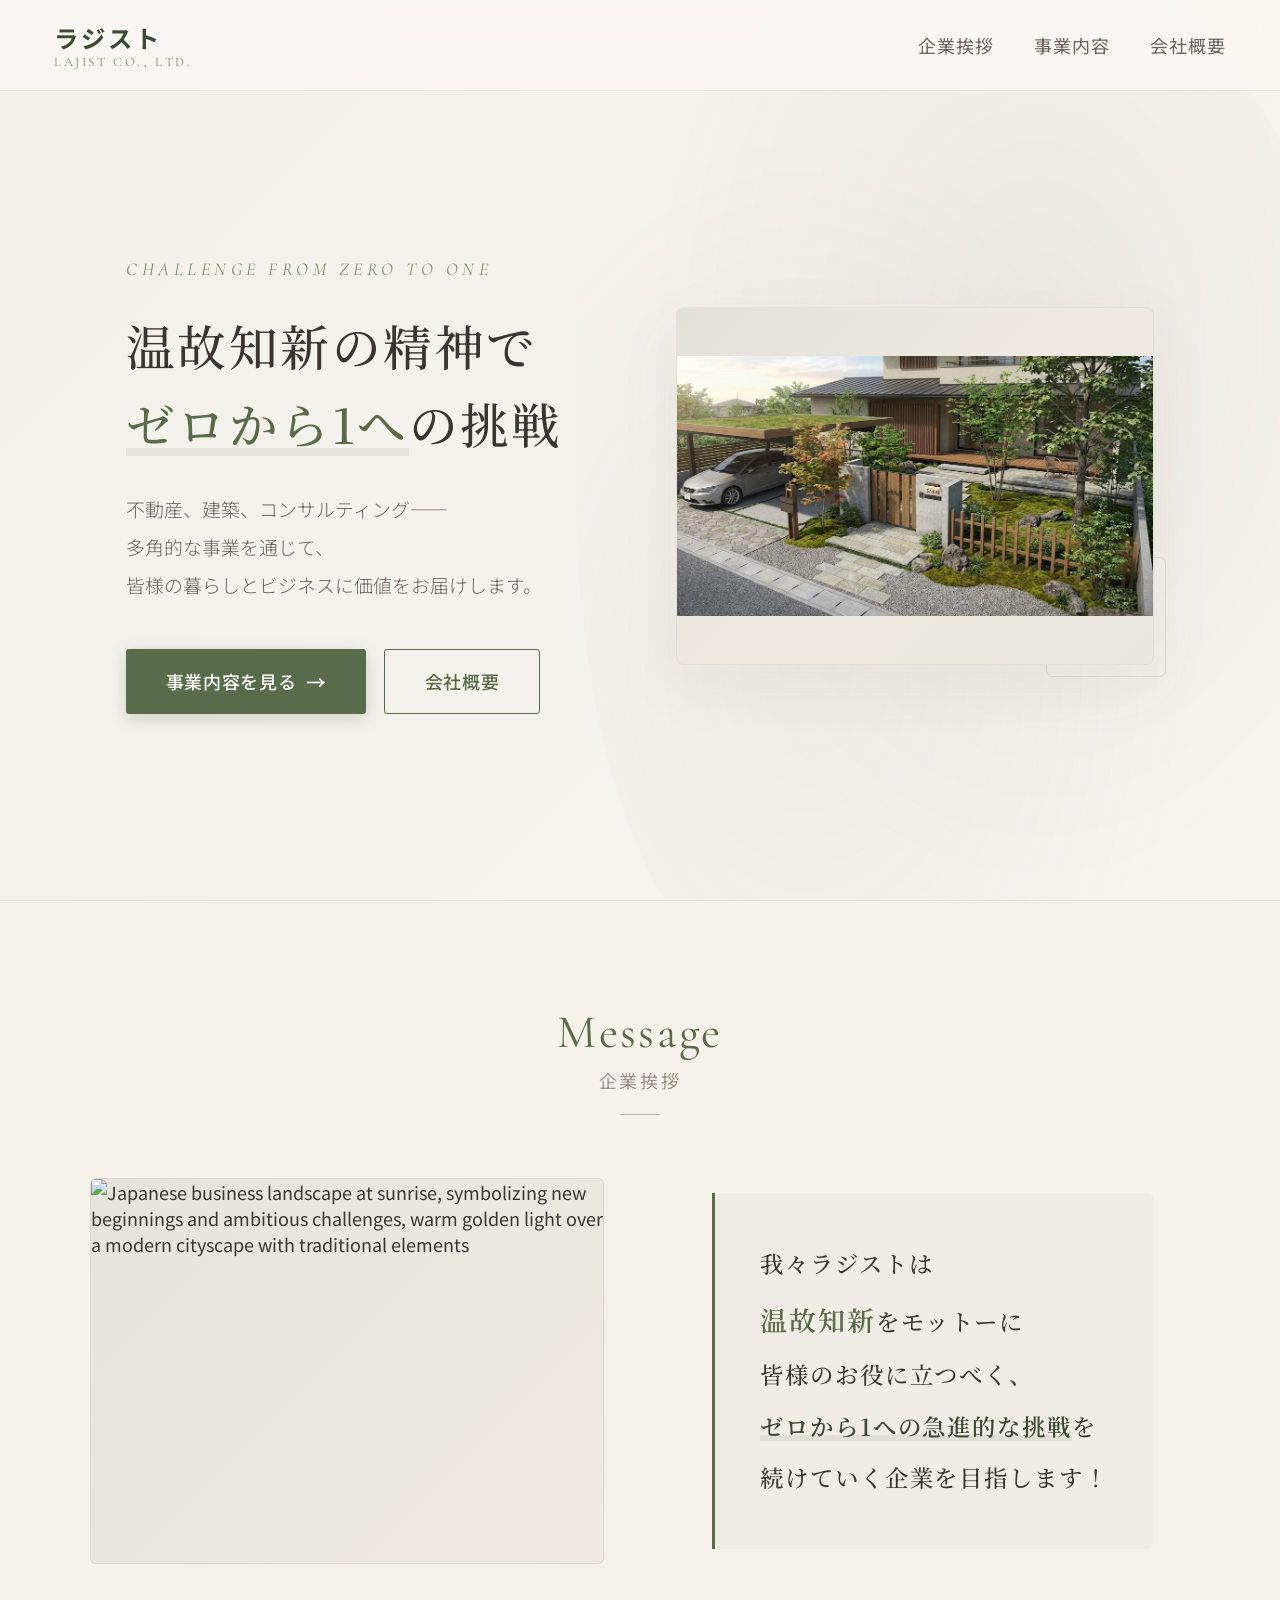
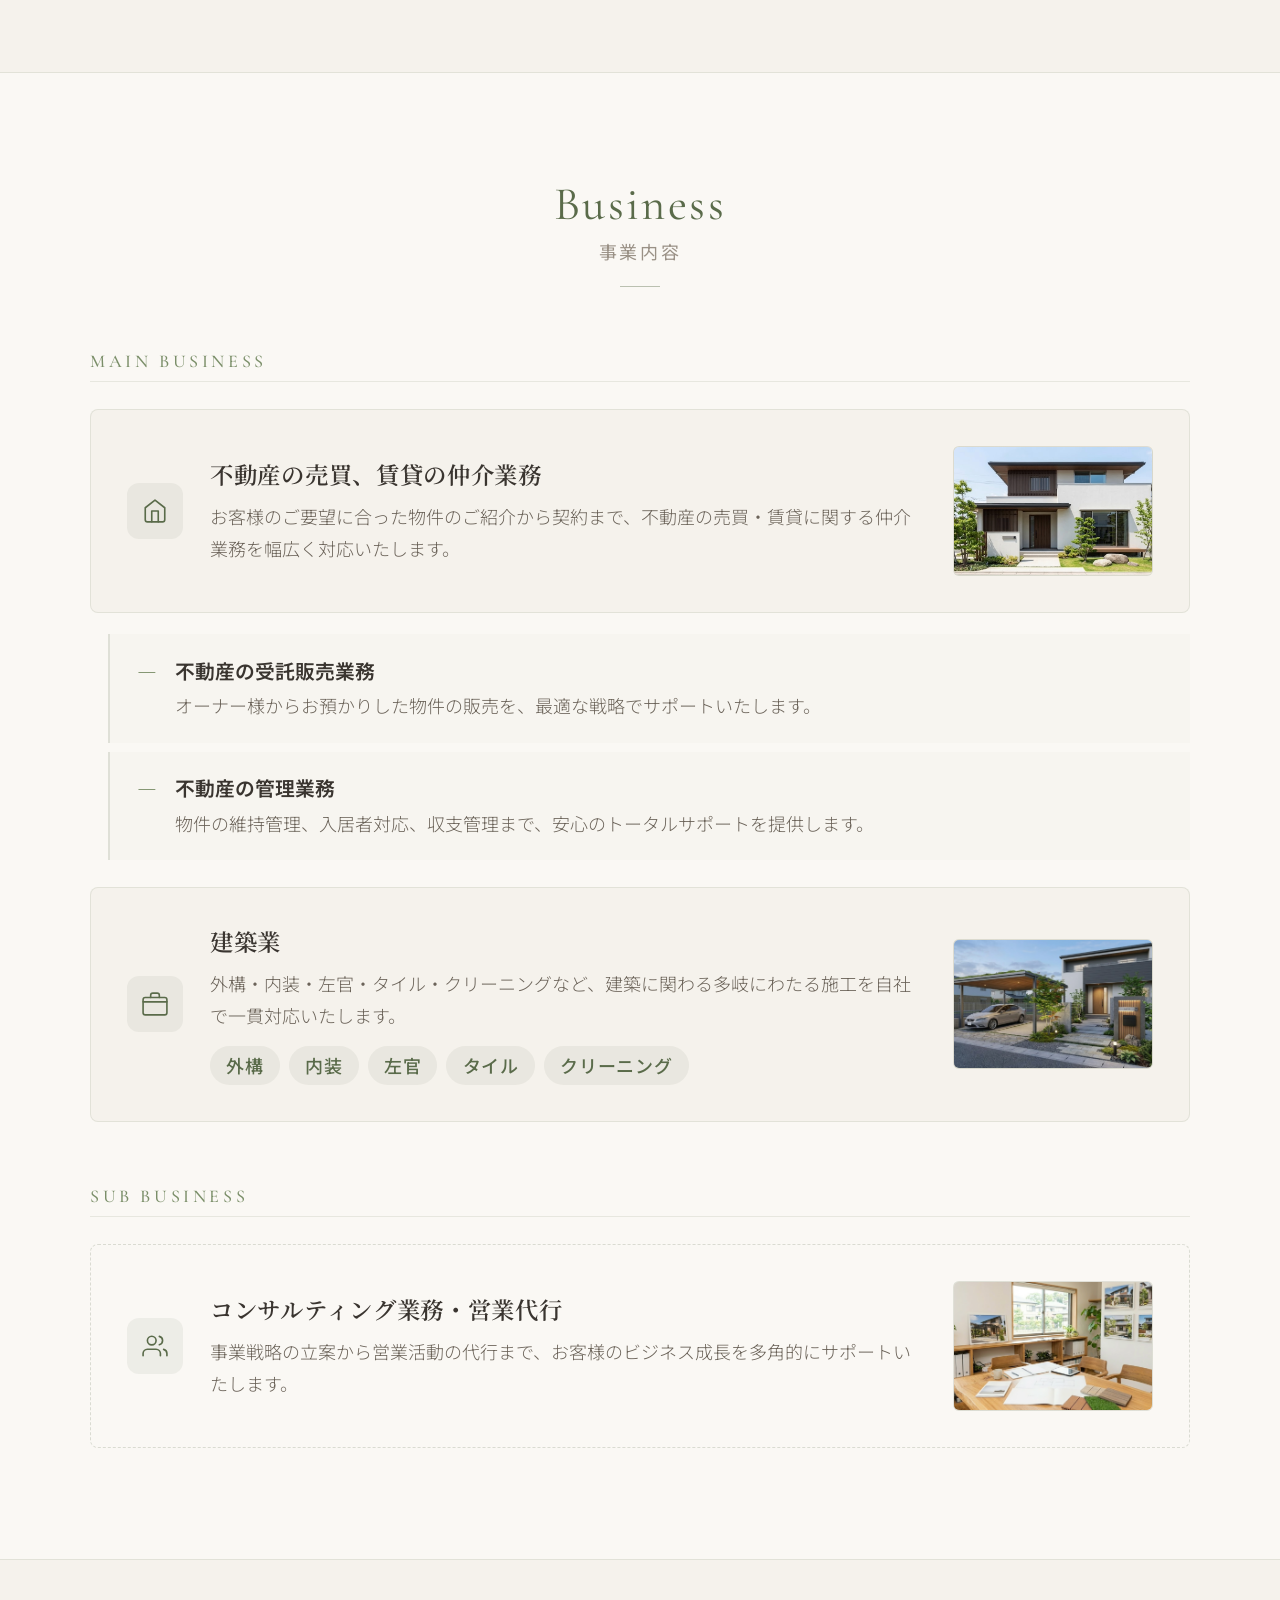
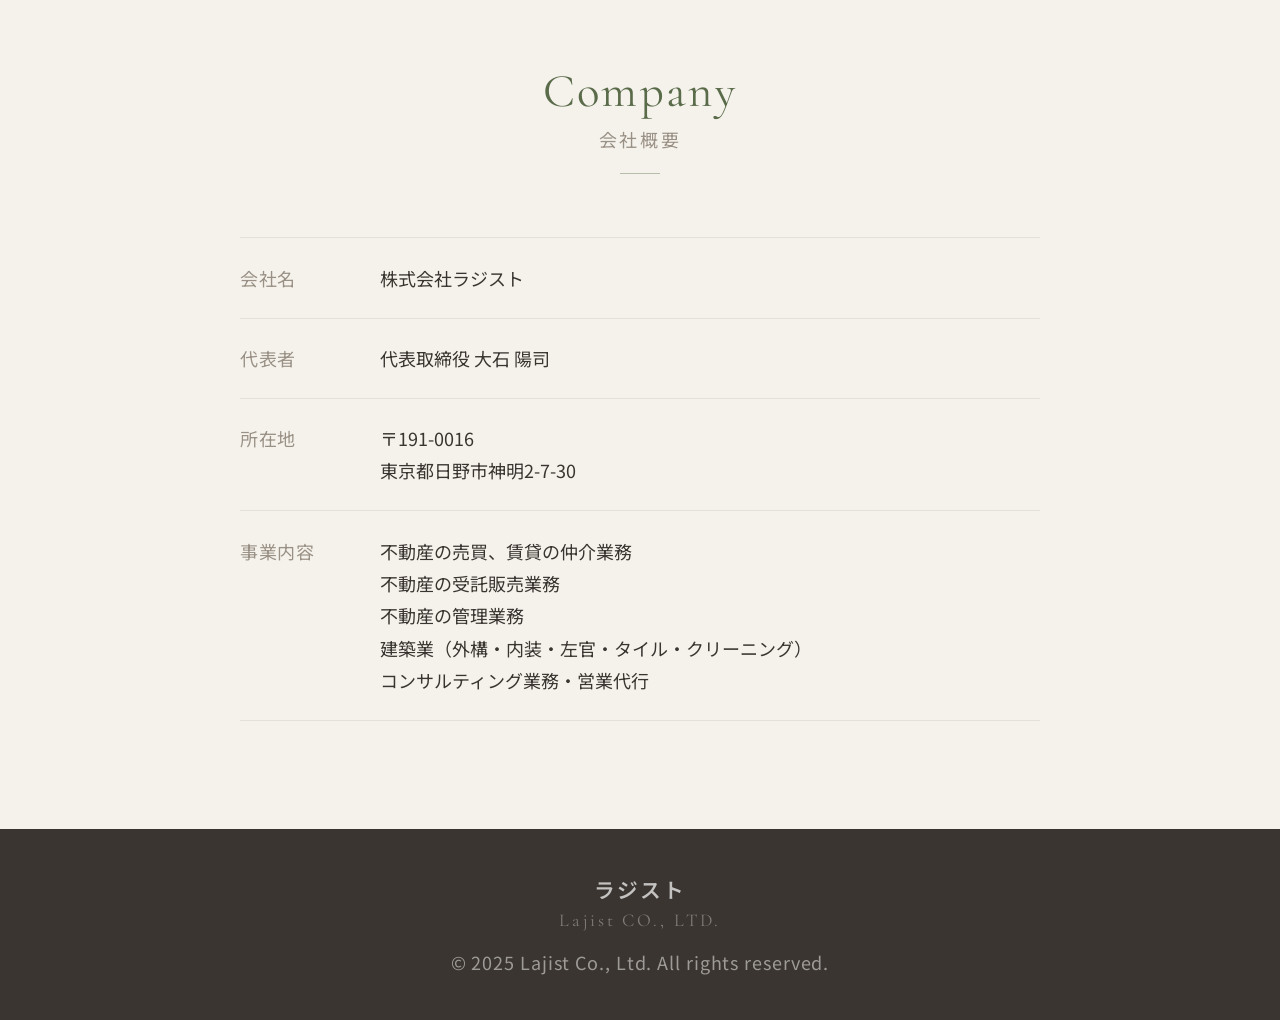
==== commit bfb1da9e: "全面刷新" ====
--- a/index.html
+++ b/index.html
@@ -4,9 +4,9 @@
 <head>
 	<meta charset="UTF-8">
 	<meta name="viewport" content="width=device-width, initial-scale=1.0">
-	<title>株式会社ラジスト | 東京都日野市の外構・エクステリア工事</title>
+	<title>株式会社ラジスト | 不動産・建築・コンサルティング</title>
 	<meta name="description"
-		content="株式会社ラジストは東京都日野市を拠点に、外構・エクステリアの設計・施工を手がけます。お庭、駐車場、フェンス、門まわりなど、住まいの外まわりのことならお任せください。">
+		content="株式会社ラジストは東京都日野市を拠点に、不動産の売買・賃貸仲介、建築業（外構・内装・左官・タイル・クリーニング）、コンサルティング業務を手がけます。温故知新をモットーに、ゼロから1への挑戦を続けます。">
 	<link rel="preconnect" href="https://fonts.googleapis.com">
 	<link rel="preconnect" href="https://fonts.gstatic.com" crossorigin>
 	<link
@@ -24,10 +24,8 @@
 			<span class="logo-sub">Lajist Co., Ltd.</span>
 		</a>
 		<ul class="nav-links">
-			<li><a href="#about">私たちについて</a></li>
-			<li><a href="#reason">選ばれる理由</a></li>
-			<li><a href="#works">施工事例</a></li>
-			<li><a href="#service">サービス</a></li>
+			<li><a href="#message">企業挨拶</a></li>
+			<li><a href="#business">事業内容</a></li>
 			<li><a href="#company">会社概要</a></li>
 		</ul>
 		<div class="hamburger" onclick="toggleMenu()">
@@ -37,12 +35,9 @@
 
 	<!-- MOBILE MENU -->
 	<div class="mobile-menu" id="mobileMenu">
-		<a href="#about" onclick="toggleMenu()">私たちについて</a>
-		<a href="#reason" onclick="toggleMenu()">選ばれる理由</a>
-		<a href="#works" onclick="toggleMenu()">施工事例</a>
-		<a href="#service" onclick="toggleMenu()">サービス</a>
+		<a href="#message" onclick="toggleMenu()">企業挨拶</a>
+		<a href="#business" onclick="toggleMenu()">事業内容</a>
 		<a href="#company" onclick="toggleMenu()">会社概要</a>
-		<a href="#contact" onclick="toggleMenu()">お問い合わせ</a>
 	</div>
 
 	<!-- HERO -->
@@ -51,25 +46,24 @@
 		<div class="hero-organic"></div>
 		<div class="hero-content">
 			<div class="hero-text">
-				<p class="hero-en">Exterior & Landscape Design</p>
+				<p class="hero-en">Challenge from Zero to One</p>
 				<h1 class="hero-title">
-					住まいに寄り添う<br><em>理想の外構</em>をつくる
+					温故知新の精神で<br><em>ゼロから1へ</em>の挑戦
 				</h1>
 				<p class="hero-desc">
-					門まわり、アプローチ、駐車場、お庭——<br>
-					暮らしをもっと豊かにする外構・エクステリアを、<br>
-					設計から施工まで一貫してお届けします。
+					不動産、建築、コンサルティング——<br>
+					多角的な事業を通じて、<br>
+					皆様の暮らしとビジネスに価値をお届けします。
 				</p>
 				<div class="hero-cta">
-					<a href="#contact" class="btn btn-primary">無料相談はこちら <span class="btn-arrow">→</span></a>
-					<a href="#works" class="btn btn-outline">施工事例を見る</a>
+					<a href="#business" class="btn btn-primary">事業内容を見る <span class="btn-arrow">→</span></a>
+					<a href="#company" class="btn btn-outline">会社概要</a>
 				</div>
 			</div>
 			<div class="hero-visual">
 				<div class="hero-img-frame">
 					<div class="hero-img-placeholder">
-
-						<img src="/assets/images/mv.png" alt="">
+						<img src="/assets/images/mv.png" alt="Modern Japanese corporate office building exterior with clean architectural lines, warm lighting at dusk, professional and welcoming atmosphere">
 					</div>
 				</div>
 				<div class="hero-img-accent"></div>
@@ -77,268 +71,125 @@
 		</div>
 	</section>
 
-	<!-- ABOUT -->
-	<section id="about">
+	<!-- MESSAGE / 企業挨拶 -->
+	<section id="message">
 		<div class="section-inner">
 			<div class="section-header reveal">
-				<div class="section-en">About Us</div>
-				<div class="section-jp">私たちについて</div>
+				<div class="section-en">Message</div>
+				<div class="section-jp">企業挨拶</div>
 				<div class="section-line"></div>
 			</div>
-			<div class="about-content">
-				<div class="about-img reveal">
-					<img src="/assets/images/about.png" alt="">
-				</div>
-				<div class="about-text reveal">
-					<h3>お客様の暮らしに<br>寄り添う外構づくり</h3>
-					<p>
-						株式会社ラジストは、東京都日野市を拠点に外構・エクステリアの設計・施工を手がけています。
-					</p>
-					<p>
-						住まいの「顔」となる外構は、毎日の暮らしの満足度を大きく左右します。私たちは、お客様一人ひとりのライフスタイルやご要望を丁寧にヒアリングし、機能性とデザイン性を兼ね備えた外構空間をご提案いたします。
-					</p>
-					<p>
-						現地調査からデザイン、施工、アフターフォローまで一貫対応。安心してお任せいただける体制を整えております。
-					</p>
-				</div>
-			</div>
-		</div>
-	</section>
-
-	<!-- REASON -->
-	<section id="reason">
+			<div class="message-content">
+				<div class="message-img reveal">
+					<img src="/assets/images/message.png" alt="Japanese business landscape at sunrise, symbolizing new beginnings and ambitious challenges, warm golden light over a modern cityscape with traditional elements">
+				</div>
+				<div class="message-text reveal">
+					<blockquote class="message-quote">
+						<p>我々ラジストは</p>
+						<p><strong>温故知新</strong>をモットーに</p>
+						<p>皆様のお役に立つべく、</p>
+						<p><em>ゼロから1への急進的な挑戦</em>を</p>
+						<p>続けていく企業を目指します！</p>
+					</blockquote>
+				</div>
+			</div>
+		</div>
+	</section>
+
+	<!-- BUSINESS / 事業内容 -->
+	<section id="business">
 		<div class="section-inner">
 			<div class="section-header reveal">
-				<div class="section-en">Reason</div>
-				<div class="section-jp">選ばれる理由</div>
+				<div class="section-en">Business</div>
+				<div class="section-jp">事業内容</div>
 				<div class="section-line"></div>
 			</div>
-			<div class="reason-grid">
-				<div class="reason-card reveal">
-					<div class="reason-num">Reason 01</div>
-					<div class="reason-icon">
-						<svg viewBox="0 0 24 24">
-							<path d="M20 21v-2a4 4 0 0 0-4-4H8a4 4 0 0 0-4 4v2" />
-							<circle cx="12" cy="7" r="4" />
-						</svg>
-					</div>
-					<h3>お客様専任の<br>丁寧なヒアリング</h3>
-					<p>お客様のご要望・ライフスタイル・ご予算を丁寧にお伺いし、最適なプランをご提案します。</p>
-				</div>
-				<div class="reason-card reveal">
-					<div class="reason-num">Reason 02</div>
-					<div class="reason-icon">
-						<svg viewBox="0 0 24 24">
-							<path d="M12 2L2 7l10 5 10-5-10-5z" />
-							<path d="M2 17l10 5 10-5" />
-							<path d="M2 12l10 5 10-5" />
-						</svg>
-					</div>
-					<h3>設計から施工まで<br>ワンストップ対応</h3>
-					<p>デザイン・設計・施工・管理を一貫して自社で対応。中間コストを抑えつつ高品質な仕上がりを実現します。</p>
-				</div>
-				<div class="reason-card reveal">
-					<div class="reason-num">Reason 03</div>
-					<div class="reason-icon">
-						<svg viewBox="0 0 24 24">
-							<path d="M12 22s8-4 8-10V5l-8-3-8 3v7c0 6 8 10 8 10z" />
-						</svg>
-					</div>
-					<h3>施工後も安心の<br>アフターサポート</h3>
-					<p>施工完了後も定期的なメンテナンスやご相談に対応。末永く安心してお過ごしいただけます。</p>
-				</div>
-			</div>
-		</div>
-	</section>
-
-	<!-- WORKS -->
-	<section id="works">
-		<div class="section-inner">
-			<div class="section-header reveal">
-				<div class="section-en">Works</div>
-				<div class="section-jp">施工事例</div>
-				<div class="section-line"></div>
-			</div>
-			<div class="works-grid">
-				<div class="work-card reveal">
-					<div class="work-img">
-						<img src="/assets/images/gate.png" alt="">
-
-					</div>
-					<div class="work-info">
-						<div class="work-cat">門まわり・アプローチ</div>
-						<h4>モダンな門柱とアプローチ工事</h4>
-					</div>
-				</div>
-				<div class="work-card reveal">
-					<div class="work-img">
-						<img src="/assets/images/carport.png" alt="">
-					</div>
-					<div class="work-info">
-						<div class="work-cat">駐車場・カーポート</div>
-						<h4>オープン外構のカーポート設置</h4>
-					</div>
-				</div>
-				<div class="work-card reveal">
-					<div class="work-img">
-						<div class="work-img">
-							<img src="/assets/images/garden.png" alt="">
-						</div>
-					</div>
-					<div class="work-info">
-						<div class="work-cat">ガーデン・植栽</div>
-						<h4>ナチュラルガーデンの造園工事</h4>
-					</div>
-				</div>
-			</div>
-			<p class="works-note reveal">※ 施工写真は順次追加予定です</p>
-		</div>
-	</section>
-
-	<!-- SERVICE -->
-	<section id="service">
-		<div class="section-inner">
-			<div class="section-header reveal">
-				<div class="section-en">Service</div>
-				<div class="section-jp">サービス内容</div>
-				<div class="section-line"></div>
-			</div>
-			<div class="service-list">
-				<div class="service-item reveal">
-					<div class="service-item-icon">
+
+			<!-- メイン事業 -->
+			<div class="business-main reveal">
+				<div class="business-category-label">Main Business</div>
+
+				<div class="business-card business-card--primary">
+					<div class="business-card-icon">
 						<svg viewBox="0 0 24 24">
 							<path d="M3 9l9-7 9 7v11a2 2 0 0 1-2 2H5a2 2 0 0 1-2-2z" />
 							<polyline points="9 22 9 12 15 12 15 22" />
 						</svg>
 					</div>
-					<div>
-						<h4>門まわり・アプローチ</h4>
-						<p>門柱、門扉、インターホン、ポスト、玄関アプローチなど、住まいの第一印象を決める空間を設計・施工します。</p>
-					</div>
-				</div>
-				<div class="service-item reveal">
-					<div class="service-item-icon">
+					<div class="business-card-body">
+						<h3>不動産の売買、賃貸の仲介業務</h3>
+						<p>お客様のご要望に合った物件のご紹介から契約まで、不動産の売買・賃貸に関する仲介業務を幅広く対応いたします。</p>
+					</div>
+					<div class="business-card-img">
+						<img src="/assets/images/business-realestate.png" alt="Modern Japanese residential property exterior, clean and bright real estate listing photo style, beautiful house with well-maintained garden">
+					</div>
+				</div>
+
+				<div class="business-sub-list reveal">
+					<div class="business-sub-item">
+						<span class="business-sub-dash">―</span>
+						<div>
+							<h4>不動産の受託販売業務</h4>
+							<p>オーナー様からお預かりした物件の販売を、最適な戦略でサポートいたします。</p>
+						</div>
+					</div>
+					<div class="business-sub-item">
+						<span class="business-sub-dash">―</span>
+						<div>
+							<h4>不動産の管理業務</h4>
+							<p>物件の維持管理、入居者対応、収支管理まで、安心のトータルサポートを提供します。</p>
+						</div>
+					</div>
+				</div>
+
+				<div class="business-card business-card--primary reveal">
+					<div class="business-card-icon">
 						<svg viewBox="0 0 24 24">
-							<rect x="1" y="3" width="15" height="13" rx="2" />
-							<polygon points="16 8 20 8 23 11 23 16 16 16 16 8" />
-							<circle cx="5.5" cy="18.5" r="2.5" />
-							<circle cx="18.5" cy="18.5" r="2.5" />
+							<rect x="1" y="6" width="22" height="16" rx="2" />
+							<path d="M1 10h22" />
+							<path d="M8 6V4a2 2 0 0 1 2-2h4a2 2 0 0 1 2 2v2" />
 						</svg>
 					</div>
-					<div>
-						<h4>駐車場・カーポート</h4>
-						<p>土間コンクリート打設、カーポート設置、サイクルポートなど、車まわりの外構を機能的にデザインします。</p>
-					</div>
-				</div>
-				<div class="service-item reveal">
-					<div class="service-item-icon">
+					<div class="business-card-body">
+						<h3>建築業</h3>
+						<p>外構・内装・左官・タイル・クリーニングなど、建築に関わる多岐にわたる施工を自社で一貫対応いたします。</p>
+						<div class="business-tags">
+							<span class="business-tag">外構</span>
+							<span class="business-tag">内装</span>
+							<span class="business-tag">左官</span>
+							<span class="business-tag">タイル</span>
+							<span class="business-tag">クリーニング</span>
+						</div>
+					</div>
+					<div class="business-card-img">
+						<img src="/assets/images/carport.png" alt="Japanese construction site showing beautiful exterior and interior renovation work, professional craftsmanship, tiling and plastering details, warm natural lighting">
+					</div>
+				</div>
+			</div>
+
+			<!-- サブ事業 -->
+			<div class="business-sub reveal">
+				<div class="business-category-label">Sub Business</div>
+
+				<div class="business-card business-card--secondary">
+					<div class="business-card-icon">
 						<svg viewBox="0 0 24 24">
-							<path d="M12 22c-4.97 0-9-2.69-9-6v-2c0-3.31 4.03-6 9-6s9 2.69 9 6v2c0 3.31-4.03 6-9 6z" />
-							<path d="M12 8V2" />
-							<path d="M8 4l4-2 4 2" />
+							<path d="M17 21v-2a4 4 0 0 0-4-4H5a4 4 0 0 0-4 4v2" />
+							<circle cx="9" cy="7" r="4" />
+							<path d="M23 21v-2a4 4 0 0 0-3-3.87" />
+							<path d="M16 3.13a4 4 0 0 1 0 7.75" />
 						</svg>
 					</div>
-					<div>
-						<h4>ガーデン・植栽</h4>
-						<p>お庭の設計・植栽工事、芝張り、花壇づくりなど、四季を感じられる緑豊かなお庭をつくります。</p>
-					</div>
-				</div>
-				<div class="service-item reveal">
-					<div class="service-item-icon">
-						<svg viewBox="0 0 24 24">
-							<rect x="3" y="3" width="7" height="9" rx="1" />
-							<rect x="14" y="3" width="7" height="5" rx="1" />
-							<rect x="14" y="12" width="7" height="9" rx="1" />
-							<rect x="3" y="16" width="7" height="5" rx="1" />
-						</svg>
-					</div>
-					<div>
-						<h4>フェンス・塀・ブロック</h4>
-						<p>目隠しフェンス、境界ブロック、化粧ブロック塀など、プライバシーと美観を両立する外構工事を行います。</p>
-					</div>
-				</div>
-				<div class="service-item reveal">
-					<div class="service-item-icon">
-						<svg viewBox="0 0 24 24">
-							<circle cx="12" cy="12" r="5" />
-							<line x1="12" y1="1" x2="12" y2="3" />
-							<line x1="12" y1="21" x2="12" y2="23" />
-							<line x1="4.22" y1="4.22" x2="5.64" y2="5.64" />
-							<line x1="18.36" y1="18.36" x2="19.78" y2="19.78" />
-							<line x1="1" y1="12" x2="3" y2="12" />
-							<line x1="21" y1="12" x2="23" y2="12" />
-							<line x1="4.22" y1="19.78" x2="5.64" y2="18.36" />
-							<line x1="18.36" y1="5.64" x2="19.78" y2="4.22" />
-						</svg>
-					</div>
-					<div>
-						<h4>テラス・ウッドデッキ</h4>
-						<p>タイルテラス、ウッドデッキ、パーゴラなど、アウトドアリビングとして楽しめる空間をご提案します。</p>
-					</div>
-				</div>
-				<div class="service-item reveal">
-					<div class="service-item-icon">
-						<svg viewBox="0 0 24 24">
-							<path d="M14 2H6a2 2 0 0 0-2 2v16a2 2 0 0 0 2 2h12a2 2 0 0 0 2-2V8z" />
-							<polyline points="14 2 14 8 20 8" />
-							<line x1="16" y1="13" x2="8" y2="13" />
-							<line x1="16" y1="17" x2="8" y2="17" />
-						</svg>
-					</div>
-					<div>
-						<h4>リフォーム・改修工事</h4>
-						<p>既存外構のリフォーム、老朽化した塀やフェンスの改修、バリアフリー対応など、お住まいの外構をリニューアルします。</p>
-					</div>
-				</div>
-			</div>
-		</div>
-	</section>
-
-	<!-- FLOW -->
-	<section id="flow">
-		<div class="section-inner">
-			<div class="section-header reveal">
-				<div class="section-en">Flow</div>
-				<div class="section-jp">ご依頼の流れ</div>
-				<div class="section-line"></div>
-			</div>
-			<div class="flow-steps reveal">
-				<div class="flow-step">
-					<div class="flow-num">01</div>
-					<div>
-						<h4>お問い合わせ</h4>
-						<p>お電話またはメールにてお気軽にご相談ください</p>
-					</div>
-				</div>
-				<div class="flow-step">
-					<div class="flow-num">02</div>
-					<div>
-						<h4>現地調査・ヒアリング</h4>
-						<p>現場を拝見し、ご要望を詳しくお伺いします</p>
-					</div>
-				</div>
-				<div class="flow-step">
-					<div class="flow-num">03</div>
-					<div>
-						<h4>プラン・お見積もり</h4>
-						<p>デザインプランとお見積もりをご提示します</p>
-					</div>
-				</div>
-				<div class="flow-step">
-					<div class="flow-num">04</div>
-					<div>
-						<h4>ご契約・着工</h4>
-						<p>ご納得いただけましたらご契約、施工開始です</p>
-					</div>
-				</div>
-				<div class="flow-step">
-					<div class="flow-num">05</div>
-					<div>
-						<h4>完成・お引渡し</h4>
-						<p>最終確認後、お引渡し。アフターフォローも万全です</p>
-					</div>
-				</div>
-			</div>
+					<div class="business-card-body">
+						<h3>コンサルティング業務・営業代行</h3>
+						<p>事業戦略の立案から営業活動の代行まで、お客様のビジネス成長を多角的にサポートいたします。</p>
+					</div>
+					<div class="business-card-img">
+						<img src="/assets/images/business-consulting.png" alt="Professional Japanese business meeting in modern office, consultants discussing strategy with clients, clean minimalist conference room with natural light">
+					</div>
+				</div>
+			</div>
+
 		</div>
 	</section>
 
@@ -363,78 +214,14 @@
 					<div class="company-label">所在地</div>
 					<div class="company-value">〒191-0016<br>東京都日野市神明2-7-30</div>
 				</div>
-				<!-- <div class="company-row">
-					<div class="company-label">電話番号</div>
-					<div class="company-value">042-502-1589</div>
-				</div>
-				<div class="company-row">
-					<div class="company-label">携帯</div>
-					<div class="company-value">080-3482-2642</div>
-				</div> -->
 				<div class="company-row">
 					<div class="company-label">事業内容</div>
-					<div class="company-value">外構・エクステリアの設計・施工</div>
-				</div>
-			</div>
-		</div>
-	</section>
-
-	<!-- CONTACT -->
-	<section id="contact">
-		<div class="section-inner">
-			<div class="section-header reveal">
-				<div class="section-en">Contact</div>
-				<div class="section-jp">お問い合わせ</div>
-				<div class="section-line"></div>
-			</div>
-			<div class="reveal">
-				<p class="contact-lead">
-					外構・エクステリアに関するご相談、お見積もりは無料です。<br>
-					まずはお気軽にお電話ください。
-				</p>
-				<div class="contact-tel-block">
-					<div class="contact-tel-label">お電話でのお問い合わせ</div>
-					<a href="tel:" class="contact-tel">
-						<svg viewBox="0 0 24 24" stroke-linecap="round" stroke-linejoin="round">
-							<path
-								d="M22 16.92v3a2 2 0 0 1-2.18 2 19.79 19.79 0 0 1-8.63-3.07 19.5 19.5 0 0 1-6-6 19.79 19.79 0 0 1-3.07-8.67A2 2 0 0 1 4.11 2h3a2 2 0 0 1 2 1.72 12.84 12.84 0 0 0 .7 2.81 2 2 0 0 1-.45 2.11L8.09 9.91a16 16 0 0 0 6 6l1.27-1.27a2 2 0 0 1 2.11-.45 12.84 12.84 0 0 0 2.81.7A2 2 0 0 1 22 16.92z" />
-						</svg>
-						042-000-0000
-					</a>
-				</div>
-				<div class="contact-info">
-					<div class="contact-info-item">
-						<svg viewBox="0 0 24 24" stroke-linecap="round" stroke-linejoin="round">
-							<path d="M21 10c0 7-9 13-9 13s-9-6-9-13a9 9 0 0 1 18 0z" />
-							<circle cx="12" cy="10" r="3" />
-						</svg>
-						東京都日野市神明2-7-30
-					</div>
-				</div>
-			</div>
-		</div>
-	</section>
-
-	<!-- ACCESS -->
-	<section id="access">
-		<div class="section-inner">
-			<div class="section-header reveal">
-				<div class="section-en">Access</div>
-				<div class="section-jp">アクセス</div>
-				<div class="section-line"></div>
-			</div>
-			<div class="access-content reveal">
-				<div class="map-frame">
-					<iframe
-						src="https://www.google.com/maps/embed?pb=!1m18!1m12!1m3!1d3240.5!2d139.395!3d35.672!2m3!1f0!2f0!3f0!3m2!1i1024!2i768!4f13.1!3m3!1m2!1s0x0%3A0x0!2zMzXCsDQwJzE5LjIiTiAxMznCsDIzJzQyLjAiRQ!5e0!3m2!1sja!2sjp!4v1"
-						allowfullscreen="" loading="lazy" referrerpolicy="no-referrer-when-downgrade">
-					</iframe>
-				</div>
-				<div class="access-details">
-					<h3>株式会社ラジスト</h3>
-					<div class="address-block">
-						<p>〒191-0016</p>
-						<p>東京都日野市神明2-7-30</p>
+					<div class="company-value">
+						不動産の売買、賃貸の仲介業務<br>
+						不動産の受託販売業務<br>
+						不動産の管理業務<br>
+						建築業（外構・内装・左官・タイル・クリーニング）<br>
+						コンサルティング業務・営業代行
 					</div>
 				</div>
 			</div>
--- a/assets/css/style.css
+++ b/assets/css/style.css
@@ -26,7 +26,7 @@
 
 html {
 	scroll-behavior: smooth;
-	font-size: 16px;
+	font-size: 18px;
 }
 
 body {
@@ -44,7 +44,7 @@
 	left: 0;
 	right: 0;
 	z-index: 100;
-	padding: 1.2rem 3rem;
+	padding: 1.1rem 3rem;
 	display: flex;
 	justify-content: space-between;
 	align-items: center;
@@ -55,7 +55,7 @@
 }
 
 nav.scrolled {
-	padding: 0.8rem 3rem;
+	padding: 0.7rem 3rem;
 	box-shadow: 0 2px 20px rgba(90, 107, 74, 0.06);
 }
 
@@ -67,7 +67,7 @@
 
 .logo-main {
 	font-family: var(--font-jp);
-	font-size: 1.25rem;
+	font-size: 1.35rem;
 	font-weight: 700;
 	color: var(--olive-dark);
 	letter-spacing: 0.12em;
@@ -75,7 +75,7 @@
 
 .logo-sub {
 	font-family: var(--font-en);
-	font-size: 0.65rem;
+	font-size: 0.72rem;
 	color: var(--olive-light);
 	letter-spacing: 0.2em;
 	text-transform: uppercase;
@@ -92,7 +92,7 @@
 .nav-links a {
 	color: var(--text-light);
 	text-decoration: none;
-	font-size: 0.82rem;
+	font-size: 1rem;
 	font-weight: 400;
 	letter-spacing: 0.06em;
 	transition: color 0.3s;
@@ -118,35 +118,17 @@
 	width: 100%;
 }
 
-.nav-tel {
-	display: flex;
-	align-items: center;
-	gap: 0.4rem;
-	font-size: 0.85rem;
-	color: var(--olive-dark) !important;
-	font-weight: 600;
-	letter-spacing: 0.04em;
-}
-
-.nav-tel svg {
-	width: 14px;
-	height: 14px;
-	stroke: var(--olive);
-	fill: none;
-	stroke-width: 2;
-}
-
 .hamburger {
 	display: none;
 	flex-direction: column;
-	gap: 5px;
+	gap: 6px;
 	cursor: pointer;
 	padding: 4px;
 }
 
 .hamburger span {
-	width: 22px;
-	height: 1.5px;
+	width: 24px;
+	height: 2px;
 	background: var(--olive-dark);
 	transition: all 0.3s;
 }
@@ -167,7 +149,6 @@
 		linear-gradient(135deg, rgba(90, 107, 74, 0.05) 0%, rgba(139, 115, 85, 0.03) 100%);
 }
 
-/* Decorative organic shape */
 .hero-organic {
 	position: absolute;
 	top: -10%;
@@ -200,7 +181,7 @@
 .hero-content {
 	position: relative;
 	z-index: 2;
-	max-width: 1200px;
+	max-width: 1280px;
 	margin: 0 auto;
 	padding: 8rem 4rem 4rem;
 	display: grid;
@@ -217,7 +198,7 @@
 
 .hero-en {
 	font-family: var(--font-en);
-	font-size: 0.8rem;
+	font-size: 1rem;
 	font-weight: 400;
 	letter-spacing: 0.25em;
 	text-transform: uppercase;
@@ -228,7 +209,7 @@
 
 .hero-title {
 	font-family: var(--font-jp-serif);
-	font-size: clamp(2rem, 3.5vw, 2.8rem);
+	font-size: clamp(2.2rem, 3.8vw, 3.2rem);
 	font-weight: 500;
 	line-height: 1.6;
 	letter-spacing: 0.05em;
@@ -254,7 +235,7 @@
 }
 
 .hero-desc {
-	font-size: 0.92rem;
+	font-size: 1.05rem;
 	color: var(--text-light);
 	line-height: 2;
 	font-weight: 300;
@@ -271,9 +252,9 @@
 	display: inline-flex;
 	align-items: center;
 	gap: 0.5rem;
-	padding: 0.95rem 2rem;
+	padding: 1rem 2.2rem;
 	font-family: var(--font-jp);
-	font-size: 0.85rem;
+	font-size: 1rem;
 	font-weight: 500;
 	text-decoration: none;
 	transition: all 0.3s ease;
@@ -316,7 +297,7 @@
 	transform: translateX(3px);
 }
 
-/* Hero image placeholder */
+/* Hero image */
 .hero-visual {
 	position: relative;
 	opacity: 0;
@@ -361,7 +342,7 @@
 }
 
 .hero-img-placeholder span {
-	font-size: 0.78rem;
+	font-size: 1rem;
 	letter-spacing: 0.1em;
 	opacity: 0.6;
 }
@@ -395,7 +376,7 @@
 
 .section-en {
 	font-family: var(--font-en);
-	font-size: 2.2rem;
+	font-size: 2.6rem;
 	font-weight: 400;
 	color: var(--olive);
 	letter-spacing: 0.05em;
@@ -404,7 +385,7 @@
 }
 
 .section-jp {
-	font-size: 0.8rem;
+	font-size: 1rem;
 	font-weight: 400;
 	color: var(--text-muted);
 	letter-spacing: 0.15em;
@@ -418,121 +399,148 @@
 	opacity: 0.4;
 }
 
-/* ===== ABOUT ===== */
-#about {
+/* ===== MESSAGE / 企業挨拶 ===== */
+#message {
 	background: var(--warm-white);
 	border-top: 1px solid var(--border);
 	border-bottom: 1px solid var(--border);
 }
 
-.about-content {
+.message-content {
 	display: grid;
 	grid-template-columns: 1fr 1fr;
 	gap: 4rem;
 	align-items: center;
 }
 
-.about-img {
+.message-img {
 	width: 100%;
-	aspect-ratio: 5/4;
+	aspect-ratio: 4/3;
 	border-radius: 6px;
+	overflow: hidden;
 	background:
 		linear-gradient(135deg, rgba(90, 107, 74, 0.1) 0%, rgba(196, 180, 154, 0.1) 100%);
 	border: 1px solid var(--border);
-	display: flex;
-	flex-direction: column;
-	align-items: center;
-	justify-content: center;
-	gap: 0.6rem;
-	color: var(--olive-light);
-}
-
-.about-img img {
+}
+
+.message-img img {
 	width: 100%;
 	height: 100%;
 	object-fit: cover;
 }
 
-
-.about-text h3 {
+.message-text {
+	display: flex;
+	align-items: center;
+	justify-content: center;
+}
+
+.message-quote {
+	position: relative;
+	padding: 2.5rem;
+	border-left: 3px solid var(--olive);
+	background: rgba(90, 107, 74, 0.03);
+	border-radius: 0 8px 8px 0;
+}
+
+.message-quote p {
 	font-family: var(--font-jp-serif);
+	font-size: 1.3rem;
+	font-weight: 500;
+	line-height: 2.2;
+	letter-spacing: 0.08em;
+	color: var(--text);
+}
+
+.message-quote strong {
+	color: var(--olive);
+	font-weight: 600;
 	font-size: 1.5rem;
+}
+
+.message-quote em {
+	font-style: normal;
+	color: var(--olive-dark);
+	font-weight: 600;
+	position: relative;
+}
+
+.message-quote em::after {
+	content: '';
+	position: absolute;
+	bottom: 2px;
+	left: 0;
+	right: 0;
+	height: 6px;
+	background: rgba(90, 107, 74, 0.1);
+	z-index: -1;
+}
+
+/* ===== BUSINESS / 事業内容 ===== */
+#business {
+	padding-bottom: 5rem;
+}
+
+.business-category-label {
+	font-family: var(--font-en);
+	font-size: 1rem;
 	font-weight: 500;
-	line-height: 1.6;
+	letter-spacing: 0.2em;
+	text-transform: uppercase;
+	color: var(--olive-light);
 	margin-bottom: 1.5rem;
-	letter-spacing: 0.04em;
-	color: var(--text);
-}
-
-.about-text p {
-	font-size: 0.9rem;
-	color: var(--text-light);
-	line-height: 2;
-	font-weight: 300;
-	margin-bottom: 1rem;
-}
-
-/* ===== REASON ===== */
-.reason-grid {
+	padding-bottom: 0.5rem;
+	border-bottom: 1px solid var(--border);
+}
+
+.business-main {
+	margin-bottom: 3.5rem;
+}
+
+.business-card {
 	display: grid;
-	grid-template-columns: repeat(3, 1fr);
-	gap: 2rem;
-}
-
-.reason-card {
+	grid-template-columns: auto 1fr auto;
+	gap: 1.5rem;
+	padding: 2rem;
+	border-radius: 8px;
+	margin-bottom: 1.2rem;
+	align-items: center;
+	transition: all 0.3s ease;
+}
+
+.business-card--primary {
 	background: var(--warm-white);
 	border: 1px solid var(--border);
-	border-radius: 6px;
-	padding: 2.5rem 2rem;
-	text-align: center;
-	transition: all 0.4s ease;
-	position: relative;
-	overflow: hidden;
-}
-
-.reason-card::before {
-	content: '';
-	position: absolute;
-	top: 0;
-	left: 0;
-	right: 0;
-	height: 3px;
-	background: linear-gradient(90deg, var(--olive-light), var(--olive));
-	transform: scaleX(0);
-	transition: transform 0.4s ease;
-}
-
-.reason-card:hover {
-	transform: translateY(-4px);
-	box-shadow: 0 12px 40px rgba(90, 107, 74, 0.08);
-}
-
-.reason-card:hover::before {
-	transform: scaleX(1);
-}
-
-.reason-num {
-	font-family: var(--font-en);
-	font-size: 0.7rem;
-	font-weight: 500;
-	letter-spacing: 0.2em;
-	color: var(--olive-light);
-	text-transform: uppercase;
-	margin-bottom: 1.2rem;
-}
-
-.reason-icon {
+}
+
+.business-card--primary:hover {
+	border-color: rgba(90, 107, 74, 0.25);
+	box-shadow: 0 8px 32px rgba(90, 107, 74, 0.06);
+	transform: translateY(-2px);
+}
+
+.business-card--secondary {
+	background: var(--cream);
+	border: 1px dashed rgba(90, 107, 74, 0.2);
+}
+
+.business-card--secondary:hover {
+	border-color: rgba(90, 107, 74, 0.35);
+	box-shadow: 0 4px 20px rgba(90, 107, 74, 0.05);
+}
+
+.business-card-icon {
 	width: 56px;
 	height: 56px;
-	margin: 0 auto 1.2rem;
-	border-radius: 50%;
-	background: rgba(90, 107, 74, 0.06);
+	border-radius: 12px;
+	background: rgba(90, 107, 74, 0.08);
 	display: flex;
 	align-items: center;
 	justify-content: center;
-}
-
-.reason-icon svg {
+	flex-shrink: 0;
+}
+
+.business-card-icon svg {
 	width: 26px;
 	height: 26px;
 	stroke: var(--olive);
@@ -542,230 +550,115 @@
 	stroke-linejoin: round;
 }
 
-.reason-card h3 {
-	font-size: 1.05rem;
+.business-card-body h3 {
+	font-family: var(--font-jp-serif);
+	font-size: 1.3rem;
 	font-weight: 600;
-	margin-bottom: 0.8rem;
-	letter-spacing: 0.02em;
-}
-
-.reason-card p {
-	font-size: 0.85rem;
+	margin-bottom: 0.5rem;
+	letter-spacing: 0.03em;
+	color: var(--text);
+}
+
+.business-card-body p {
+	font-size: 1rem;
 	color: var(--text-light);
 	line-height: 1.8;
 	font-weight: 300;
 }
 
-/* ===== WORKS ===== */
-#works {
-	background: var(--warm-white);
-	border-top: 1px solid var(--border);
-	border-bottom: 1px solid var(--border);
-}
-
-.works-grid {
-	display: grid;
-	grid-template-columns: repeat(3, 1fr);
-	gap: 1.5rem;
-}
-
-.work-card {
+.business-card-img {
+	width: 200px;
+	height: 130px;
 	border-radius: 6px;
 	overflow: hidden;
+	flex-shrink: 0;
+	background: linear-gradient(135deg, rgba(90, 107, 74, 0.08) 0%, rgba(196, 180, 154, 0.08) 100%);
 	border: 1px solid var(--border);
-	background: var(--cream);
-	transition: all 0.4s ease;
-}
-
-.work-card:hover {
-	transform: translateY(-4px);
-	box-shadow: 0 12px 40px rgba(90, 107, 74, 0.08);
-}
-
-.work-img {
-	width: 100%;
-	aspect-ratio: 3/2;
-	background: linear-gradient(135deg, rgba(90, 107, 74, 0.08) 0%, rgba(196, 180, 154, 0.08) 100%);
-	display: flex;
-	flex-direction: column;
-	align-items: center;
-	justify-content: center;
-	gap: 0.4rem;
-	color: var(--olive-light);
-	position: relative;
-	overflow: hidden;
-}
-
-.work-img img {
+}
+
+.business-card-img img {
 	width: 100%;
 	height: 100%;
-	fill: none;
-	stroke-width: 1;
 	object-fit: cover;
 }
 
-.work-card:hover .work-img {
-	background: rgba(90, 107, 74, 0.05);
-}
-
-.work-info {
-	padding: 1.2rem 1.4rem;
-}
-
-.work-cat {
-	font-size: 0.7rem;
+.business-tags {
+	display: flex;
+	gap: 0.5rem;
+	flex-wrap: wrap;
+	margin-top: 0.8rem;
+}
+
+.business-tag {
+	font-size: 1rem;
+	padding: 0.35rem 0.9rem;
+	background: rgba(90, 107, 74, 0.08);
 	color: var(--olive);
+	border-radius: 20px;
 	font-weight: 500;
-	letter-spacing: 0.08em;
+	letter-spacing: 0.04em;
+}
+
+/* サブ業務リスト */
+.business-sub-list {
+	margin: 0 0 1.5rem 0;
+	padding-left: 1rem;
+}
+
+.business-sub-item {
+	display: flex;
+	gap: 1rem;
+	padding: 1.2rem 1.5rem;
+	background: rgba(90, 107, 74, 0.02);
+	border-left: 2px solid rgba(90, 107, 74, 0.15);
+	margin-bottom: 0.5rem;
+	transition: all 0.3s;
+}
+
+.business-sub-item:hover {
+	background: rgba(90, 107, 74, 0.04);
+	border-left-color: var(--olive);
+}
+
+.business-sub-dash {
+	color: var(--olive-light);
+	font-weight: 600;
+	font-size: 1.1rem;
+	flex-shrink: 0;
+	line-height: 1.6;
+}
+
+.business-sub-item h4 {
+	font-size: 1.1rem;
+	font-weight: 600;
 	margin-bottom: 0.3rem;
-}
-
-.work-info h4 {
-	font-size: 0.9rem;
-	font-weight: 500;
 	color: var(--text);
-	letter-spacing: 0.02em;
-}
-
-.works-note {
-	text-align: center;
-	margin-top: 2.5rem;
-	font-size: 0.85rem;
-	color: var(--text-muted);
-	font-weight: 300;
-}
-
-/* ===== SERVICE ===== */
-.service-list {
-	display: grid;
-	grid-template-columns: repeat(2, 1fr);
-	gap: 1.5rem;
-}
-
-.service-item {
-	display: flex;
-	gap: 1.2rem;
-	padding: 1.8rem;
-	background: var(--warm-white);
-	border: 1px solid var(--border);
-	border-radius: 6px;
-	transition: all 0.3s;
-}
-
-.service-item:hover {
-	border-color: rgba(90, 107, 74, 0.2);
-	box-shadow: 0 4px 20px rgba(90, 107, 74, 0.05);
-}
-
-.service-item-icon {
-	width: 44px;
-	height: 44px;
-	border-radius: 10px;
-	background: rgba(90, 107, 74, 0.06);
-	display: flex;
-	align-items: center;
-	justify-content: center;
-	flex-shrink: 0;
-}
-
-.service-item-icon svg {
-	width: 22px;
-	height: 22px;
-	stroke: var(--olive);
-	fill: none;
-	stroke-width: 1.5;
-	stroke-linecap: round;
-	stroke-linejoin: round;
-}
-
-.service-item h4 {
-	font-size: 0.95rem;
-	font-weight: 600;
-	margin-bottom: 0.4rem;
-}
-
-.service-item p {
-	font-size: 0.82rem;
+}
+
+.business-sub-item p {
+	font-size: 1rem;
 	color: var(--text-light);
 	line-height: 1.7;
 	font-weight: 300;
 }
 
-/* ===== FLOW ===== */
-#flow {
+/* ===== COMPANY ===== */
+#company {
 	background: var(--warm-white);
 	border-top: 1px solid var(--border);
-	border-bottom: 1px solid var(--border);
-}
-
-.flow-steps {
-	display: flex;
-	gap: 0;
-	max-width: 900px;
-	margin: 0 auto;
-	position: relative;
-}
-
-.flow-steps::before {
-	content: '';
-	position: absolute;
-	top: 28px;
-	left: 28px;
-	right: 28px;
-	height: 1px;
-	background: var(--border);
-	z-index: 0;
-}
-
-.flow-step {
-	flex: 1;
-	text-align: center;
-	position: relative;
-	z-index: 1;
-}
-
-.flow-num {
-	width: 56px;
-	height: 56px;
-	border-radius: 50%;
-	background: var(--cream);
-	border: 2px solid var(--olive);
-	display: flex;
-	align-items: center;
-	justify-content: center;
-	margin: 0 auto 1rem;
-	font-family: var(--font-en);
-	font-size: 1.1rem;
-	font-weight: 500;
-	color: var(--olive);
-}
-
-.flow-step h4 {
-	font-size: 0.9rem;
-	font-weight: 600;
-	margin-bottom: 0.4rem;
-}
-
-.flow-step p {
-	font-size: 0.78rem;
-	color: var(--text-muted);
-	line-height: 1.6;
-	font-weight: 300;
-	padding: 0 0.5rem;
-}
-
-/* ===== COMPANY ===== */
+}
+
 .company-table {
-	max-width: 750px;
+	max-width: 800px;
 	margin: 0 auto;
 }
 
 .company-row {
 	display: grid;
-	grid-template-columns: 130px 1fr;
+	grid-template-columns: 140px 1fr;
 	border-bottom: 1px solid var(--border);
 	padding: 1.3rem 0;
-	font-size: 0.9rem;
+	font-size: 1rem;
 	align-items: baseline;
 }
 
@@ -776,174 +669,14 @@
 .company-label {
 	color: var(--text-muted);
 	font-weight: 400;
-	font-size: 0.82rem;
+	font-size: 1rem;
 	letter-spacing: 0.04em;
 }
 
 .company-value {
 	color: var(--text);
 	font-weight: 400;
-	line-height: 1.7;
-}
-
-/* ===== CONTACT ===== */
-#contact {
-	background: var(--olive-dark);
-	color: #fff;
-	text-align: center;
-}
-
-#contact .section-en {
-	color: rgba(255, 255, 255, 0.85);
-}
-
-#contact .section-jp {
-	color: rgba(255, 255, 255, 0.5);
-}
-
-#contact .section-line {
-	background: rgba(255, 255, 255, 0.3);
-}
-
-.contact-lead {
-	font-size: 0.92rem;
-	color: rgba(255, 255, 255, 0.7);
-	line-height: 1.9;
-	font-weight: 300;
-	margin-bottom: 2.5rem;
-}
-
-.contact-tel-block {
-	margin-bottom: 2rem;
-}
-
-.contact-tel-label {
-	font-size: 0.75rem;
-	color: rgba(255, 255, 255, 0.5);
-	letter-spacing: 0.15em;
-	margin-bottom: 0.4rem;
-}
-
-.contact-tel {
-	font-family: var(--font-en);
-	font-size: 2.4rem;
-	font-weight: 500;
-	color: #fff;
-	text-decoration: none;
-	letter-spacing: 0.04em;
-	display: inline-flex;
-	align-items: center;
-	gap: 0.6rem;
-	transition: opacity 0.3s;
-}
-
-.contact-tel:hover {
-	opacity: 0.8;
-}
-
-.contact-tel svg {
-	width: 28px;
-	height: 28px;
-	stroke: rgba(255, 255, 255, 0.7);
-	fill: none;
-	stroke-width: 1.5;
-}
-
-.contact-mobile {
-	font-size: 0.9rem;
-	color: rgba(255, 255, 255, 0.6);
-	margin-top: 0.5rem;
-}
-
-.contact-mobile a {
-	color: rgba(255, 255, 255, 0.8);
-	text-decoration: none;
-	transition: color 0.3s;
-}
-
-.contact-mobile a:hover {
-	color: #fff;
-}
-
-.contact-info {
-	margin-top: 2rem;
-	display: flex;
-	justify-content: center;
-	gap: 3rem;
-	flex-wrap: wrap;
-}
-
-.contact-info-item {
-	display: flex;
-	align-items: center;
-	gap: 0.6rem;
-	font-size: 0.85rem;
-	color: rgba(255, 255, 255, 0.65);
-}
-
-.contact-info-item svg {
-	width: 16px;
-	height: 16px;
-	stroke: rgba(255, 255, 255, 0.5);
-	fill: none;
-	stroke-width: 1.5;
-}
-
-/* ===== ACCESS ===== */
-#access {
-	background: var(--warm-white);
-	border-top: 1px solid var(--border);
-}
-
-.access-content {
-	display: grid;
-	grid-template-columns: 1fr 1fr;
-	gap: 3rem;
-	max-width: 1000px;
-	margin: 0 auto;
-}
-
-.map-frame {
-	width: 100%;
-	aspect-ratio: 4/3;
-	border-radius: 6px;
-	overflow: hidden;
-	border: 1px solid var(--border);
-}
-
-.map-frame iframe {
-	width: 100%;
-	height: 100%;
-	border: 0;
-}
-
-.access-details h3 {
-	font-family: var(--font-jp-serif);
-	font-size: 1.15rem;
-	font-weight: 500;
-	margin-bottom: 1.2rem;
-	color: var(--text);
-}
-
-.access-details p {
-	font-size: 0.88rem;
-	color: var(--text-light);
-	line-height: 1.9;
-	font-weight: 300;
-	margin-bottom: 1rem;
-}
-
-.access-details .address-block {
-	padding: 1.2rem 1.5rem;
-	background: var(--cream);
-	border: 1px solid var(--border);
-	border-radius: 6px;
-	margin-bottom: 1.2rem;
-}
-
-.access-details .address-block p {
-	margin-bottom: 0.3rem;
-	font-size: 0.88rem;
+	line-height: 1.8;
 }
 
 /* ===== FOOTER ===== */
@@ -956,7 +689,7 @@
 
 .footer-logo {
 	font-family: var(--font-jp);
-	font-size: 1rem;
+	font-size: 1.15rem;
 	font-weight: 600;
 	color: rgba(255, 255, 255, 0.7);
 	letter-spacing: 0.1em;
@@ -965,14 +698,14 @@
 
 .footer-logo-en {
 	font-family: var(--font-en);
-	font-size: 0.7rem;
+	font-size: 1rem;
 	color: rgba(255, 255, 255, 0.35);
 	letter-spacing: 0.15em;
 	margin-bottom: 1rem;
 }
 
 .footer-copy {
-	font-size: 0.72rem;
+	font-size: 1rem;
 	letter-spacing: 0.05em;
 }
 
@@ -998,13 +731,6 @@
 .reveal.visible {
 	opacity: 1;
 	transform: translateY(0);
-}
-
-/* Leaf decoration */
-.leaf-deco {
-	position: absolute;
-	opacity: 0.04;
-	pointer-events: none;
 }
 
 /* ===== MOBILE MENU ===== */
@@ -1018,7 +744,7 @@
 	flex-direction: column;
 	align-items: center;
 	justify-content: center;
-	gap: 2rem;
+	gap: 2.2rem;
 }
 
 .mobile-menu.open {
@@ -1028,7 +754,7 @@
 .mobile-menu a {
 	color: var(--text);
 	text-decoration: none;
-	font-size: 1.1rem;
+	font-size: 1.25rem;
 	font-weight: 500;
 	letter-spacing: 0.06em;
 	transition: color 0.3s;
@@ -1066,64 +792,48 @@
 		order: -1;
 	}
 
-	.about-content {
+	/* Message */
+	.message-content {
 		grid-template-columns: 1fr;
 		gap: 2rem;
 	}
 
-	.reason-grid {
+	.message-quote {
+		padding: 1.5rem;
+	}
+
+	.message-quote p {
+		font-size: 1.15rem;
+	}
+
+	/* Business */
+	.business-card {
 		grid-template-columns: 1fr;
-		gap: 1.2rem;
-	}
-
-	.works-grid {
-		grid-template-columns: 1fr;
-		gap: 1.2rem;
-	}
-
-	.service-list {
-		grid-template-columns: 1fr;
-	}
-
-	.flow-steps {
-		flex-direction: column;
-		gap: 1.5rem;
-	}
-
-	.flow-steps::before {
-		top: 0;
-		bottom: 0;
-		left: 28px;
-		right: auto;
-		width: 1px;
-		height: auto;
-	}
-
-	.flow-step {
-		text-align: left;
-		display: flex;
 		gap: 1rem;
-		align-items: flex-start;
-	}
-
-	.flow-num {
-		margin: 0;
-		flex-shrink: 0;
-	}
-
-	.access-content {
-		grid-template-columns: 1fr;
-		gap: 2rem;
-	}
-
-	.contact-info {
-		flex-direction: column;
-		align-items: center;
-		gap: 1rem;
-	}
-
+		padding: 1.5rem;
+	}
+
+	.business-card-icon {
+		width: 48px;
+		height: 48px;
+	}
+
+	.business-card-img {
+		width: 100%;
+		height: 200px;
+		order: -1;
+	}
+
+	.business-sub-list {
+		padding-left: 0;
+	}
+
+	.business-sub-item {
+		padding: 1rem;
+	}
+
+	/* Company */
 	.company-row {
-		grid-template-columns: 100px 1fr;
-		font-size: 0.85rem;
-	}
-}
+		grid-template-columns: 110px 1fr;
+	}
+}
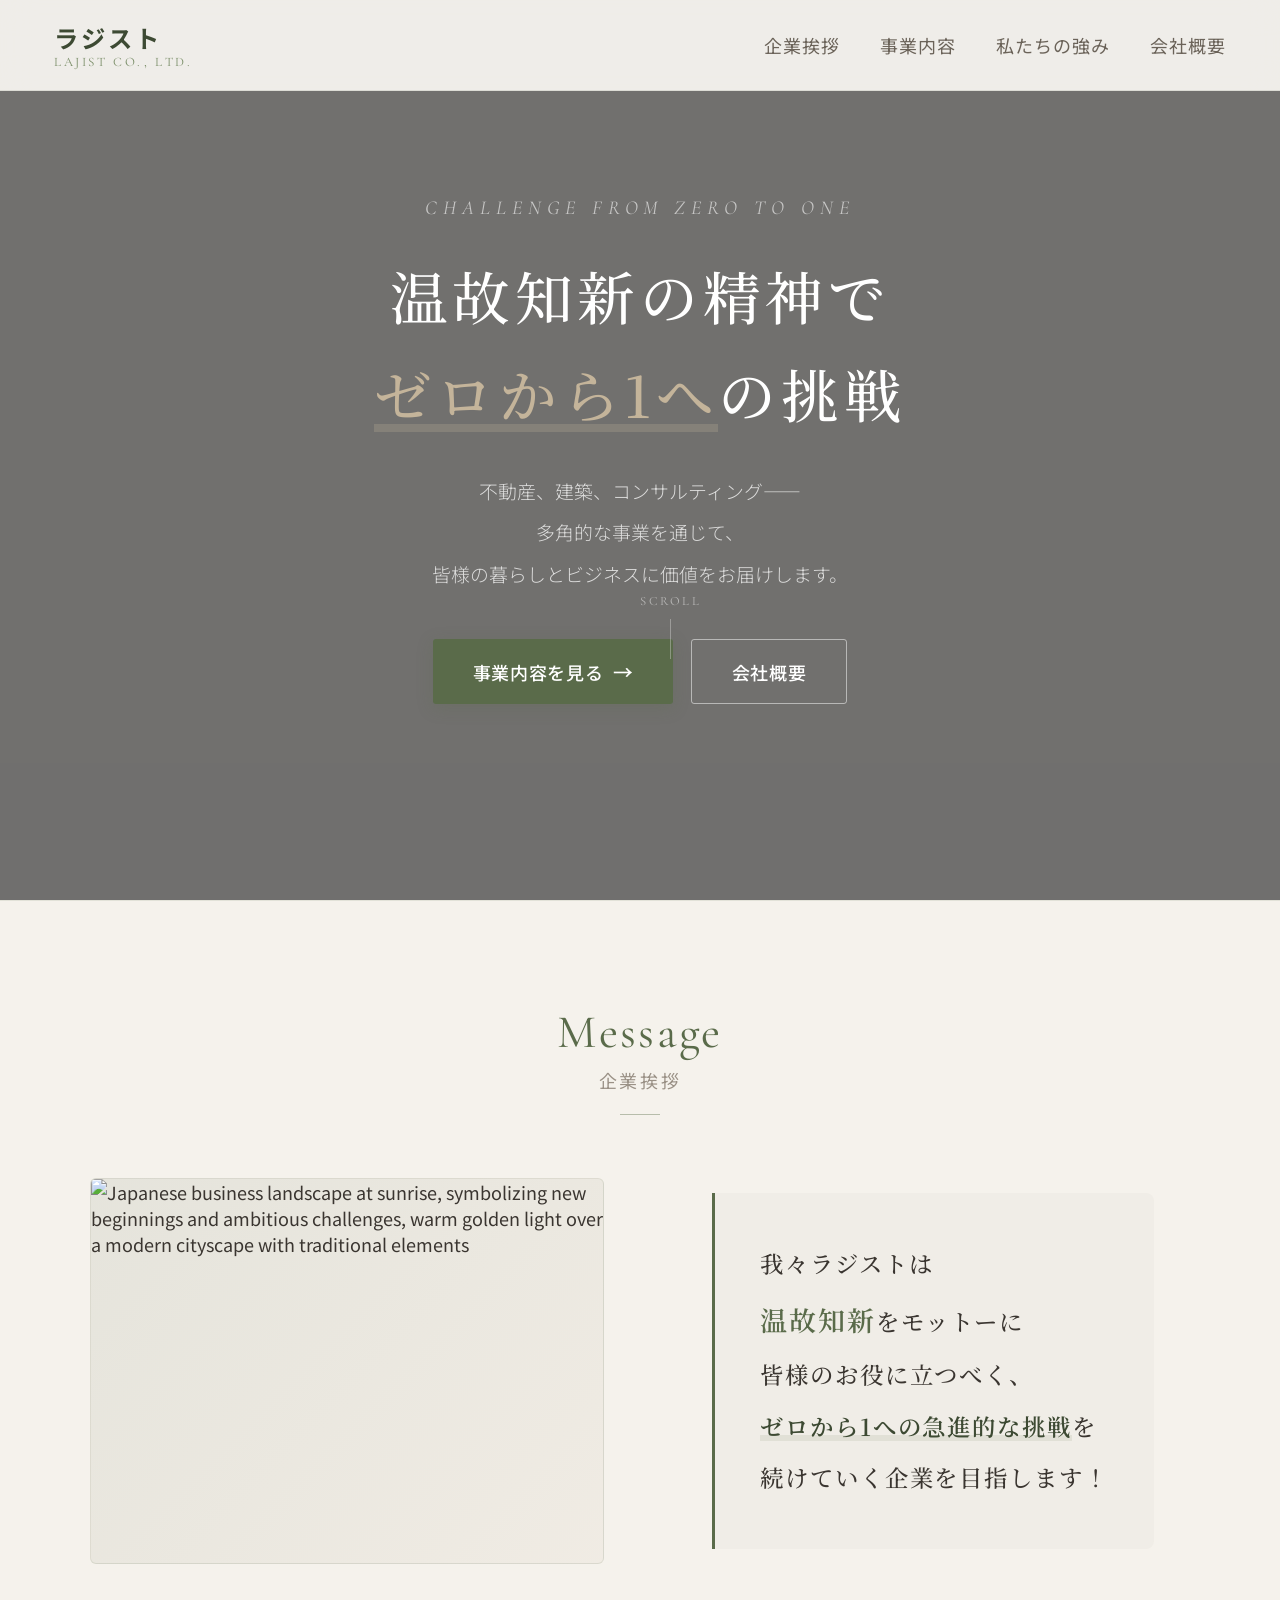
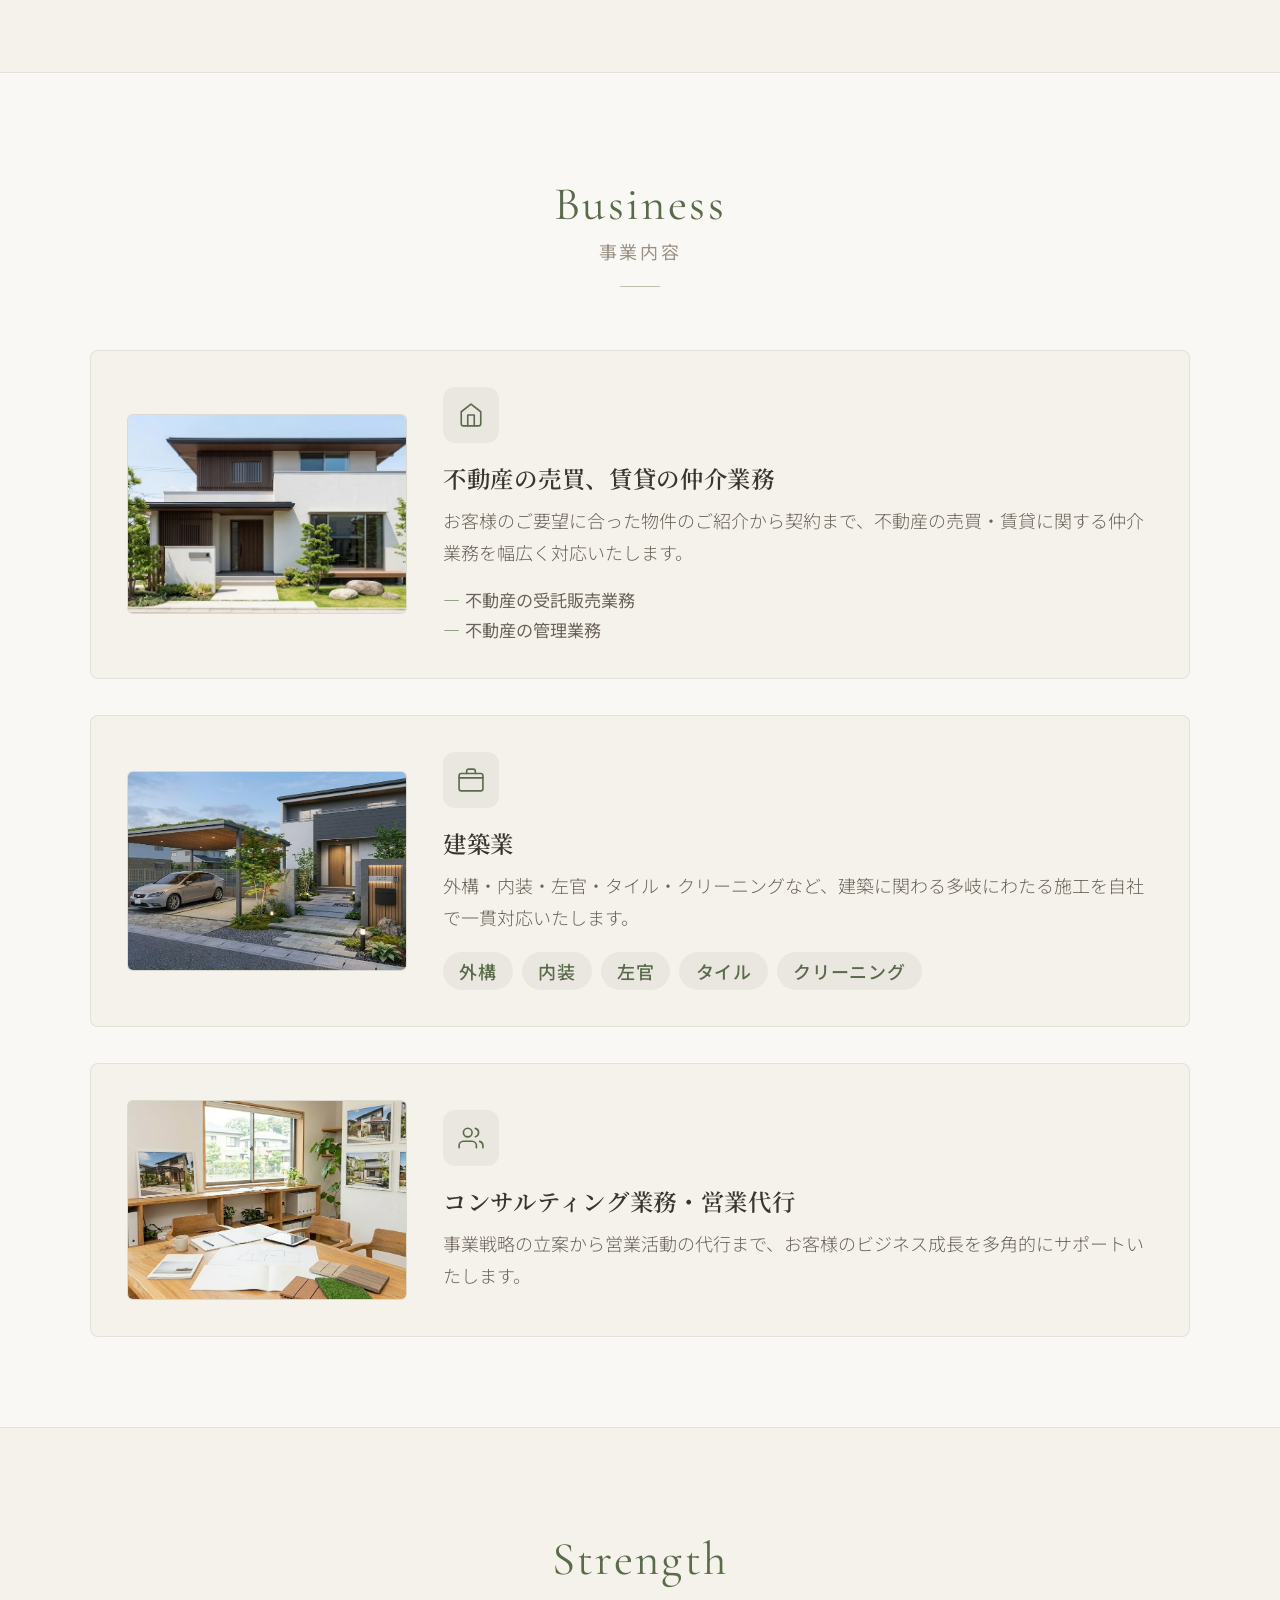
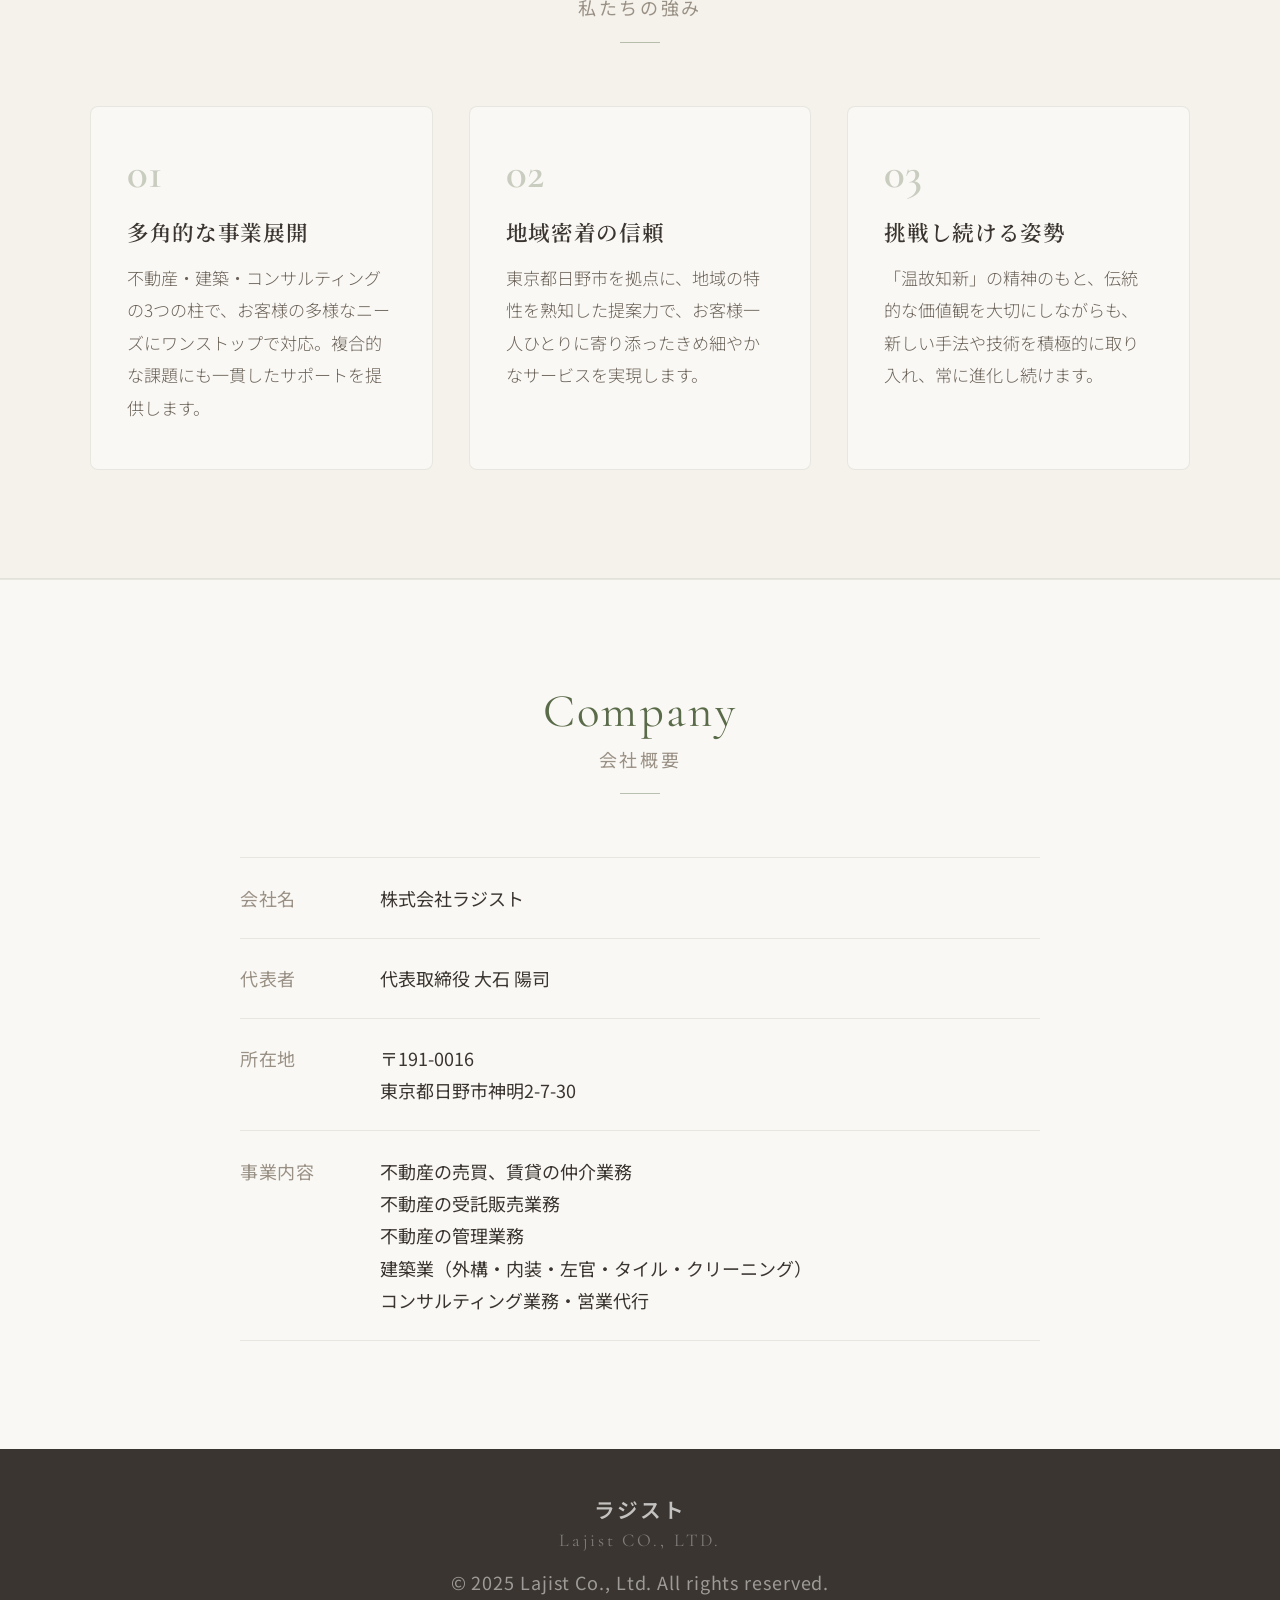
==== commit fb878895: "全面刷新" ====
--- a/index.html
+++ b/index.html
@@ -26,6 +26,7 @@
 		<ul class="nav-links">
 			<li><a href="#message">企業挨拶</a></li>
 			<li><a href="#business">事業内容</a></li>
+			<li><a href="#strength">私たちの強み</a></li>
 			<li><a href="#company">会社概要</a></li>
 		</ul>
 		<div class="hamburger" onclick="toggleMenu()">
@@ -37,36 +38,35 @@
 	<div class="mobile-menu" id="mobileMenu">
 		<a href="#message" onclick="toggleMenu()">企業挨拶</a>
 		<a href="#business" onclick="toggleMenu()">事業内容</a>
+		<a href="#strength" onclick="toggleMenu()">私たちの強み</a>
 		<a href="#company" onclick="toggleMenu()">会社概要</a>
 	</div>
 
 	<!-- HERO -->
 	<section class="hero">
-		<div class="hero-bg"></div>
-		<div class="hero-organic"></div>
+		<div class="hero-video-wrap">
+			<video autoplay muted loop playsinline>
+				<source src="/assets/video/lajist_mv.mp4" type="video/mp4">
+			</video>
+		</div>
+		<div class="hero-overlay"></div>
 		<div class="hero-content">
-			<div class="hero-text">
-				<p class="hero-en">Challenge from Zero to One</p>
-				<h1 class="hero-title">
-					温故知新の精神で<br><em>ゼロから1へ</em>の挑戦
-				</h1>
-				<p class="hero-desc">
-					不動産、建築、コンサルティング——<br>
-					多角的な事業を通じて、<br>
-					皆様の暮らしとビジネスに価値をお届けします。
-				</p>
-				<div class="hero-cta">
-					<a href="#business" class="btn btn-primary">事業内容を見る <span class="btn-arrow">→</span></a>
-					<a href="#company" class="btn btn-outline">会社概要</a>
-				</div>
-			</div>
-			<div class="hero-visual">
-				<div class="hero-img-frame">
-					<div class="hero-img-placeholder">
-						<img src="/assets/images/mv.png" alt="Modern Japanese corporate office building exterior with clean architectural lines, warm lighting at dusk, professional and welcoming atmosphere">
-					</div>
-				</div>
-				<div class="hero-img-accent"></div>
+			<p class="hero-en">Challenge from Zero to One</p>
+			<h1 class="hero-title">
+				温故知新の精神で<br><em>ゼロから1へ</em>の挑戦
+			</h1>
+			<p class="hero-desc">
+				不動産、建築、コンサルティング——<br>
+				多角的な事業を通じて、<br>
+				皆様の暮らしとビジネスに価値をお届けします。
+			</p>
+			<div class="hero-cta">
+				<a href="#business" class="btn btn-primary">事業内容を見る <span class="btn-arrow">→</span></a>
+				<a href="#company" class="btn btn-outline-light">会社概要</a>
+			</div>
+			<div class="hero-scroll">
+				<span>Scroll</span>
+				<div class="hero-scroll-line"></div>
 			</div>
 		</div>
 	</section>
@@ -105,52 +105,39 @@
 				<div class="section-line"></div>
 			</div>
 
-			<!-- メイン事業 -->
-			<div class="business-main reveal">
-				<div class="business-category-label">Main Business</div>
-
-				<div class="business-card business-card--primary">
-					<div class="business-card-icon">
-						<svg viewBox="0 0 24 24">
-							<path d="M3 9l9-7 9 7v11a2 2 0 0 1-2 2H5a2 2 0 0 1-2-2z" />
-							<polyline points="9 22 9 12 15 12 15 22" />
-						</svg>
-					</div>
-					<div class="business-card-body">
+			<div class="business-list">
+				<div class="business-card reveal">
+					<div class="business-card-img">
+						<img src="/assets/images/business-realestate.png" alt="Modern Japanese residential property exterior, clean and bright real estate listing photo style, beautiful house with well-maintained garden">
+					</div>
+					<div class="business-card-content">
+						<div class="business-card-icon">
+							<svg viewBox="0 0 24 24">
+								<path d="M3 9l9-7 9 7v11a2 2 0 0 1-2 2H5a2 2 0 0 1-2-2z" />
+								<polyline points="9 22 9 12 15 12 15 22" />
+							</svg>
+						</div>
 						<h3>不動産の売買、賃貸の仲介業務</h3>
 						<p>お客様のご要望に合った物件のご紹介から契約まで、不動産の売買・賃貸に関する仲介業務を幅広く対応いたします。</p>
-					</div>
+						<ul class="business-detail-list">
+							<li>不動産の受託販売業務</li>
+							<li>不動産の管理業務</li>
+						</ul>
+					</div>
+				</div>
+
+				<div class="business-card reveal">
 					<div class="business-card-img">
-						<img src="/assets/images/business-realestate.png" alt="Modern Japanese residential property exterior, clean and bright real estate listing photo style, beautiful house with well-maintained garden">
-					</div>
-				</div>
-
-				<div class="business-sub-list reveal">
-					<div class="business-sub-item">
-						<span class="business-sub-dash">―</span>
-						<div>
-							<h4>不動産の受託販売業務</h4>
-							<p>オーナー様からお預かりした物件の販売を、最適な戦略でサポートいたします。</p>
-						</div>
-					</div>
-					<div class="business-sub-item">
-						<span class="business-sub-dash">―</span>
-						<div>
-							<h4>不動産の管理業務</h4>
-							<p>物件の維持管理、入居者対応、収支管理まで、安心のトータルサポートを提供します。</p>
-						</div>
-					</div>
-				</div>
-
-				<div class="business-card business-card--primary reveal">
-					<div class="business-card-icon">
-						<svg viewBox="0 0 24 24">
-							<rect x="1" y="6" width="22" height="16" rx="2" />
-							<path d="M1 10h22" />
-							<path d="M8 6V4a2 2 0 0 1 2-2h4a2 2 0 0 1 2 2v2" />
-						</svg>
-					</div>
-					<div class="business-card-body">
+						<img src="/assets/images/carport.png" alt="Japanese construction site showing beautiful exterior and interior renovation work, professional craftsmanship, tiling and plastering details, warm natural lighting">
+					</div>
+					<div class="business-card-content">
+						<div class="business-card-icon">
+							<svg viewBox="0 0 24 24">
+								<rect x="1" y="6" width="22" height="16" rx="2" />
+								<path d="M1 10h22" />
+								<path d="M8 6V4a2 2 0 0 1 2-2h4a2 2 0 0 1 2 2v2" />
+							</svg>
+						</div>
 						<h3>建築業</h3>
 						<p>外構・内装・左官・タイル・クリーニングなど、建築に関わる多岐にわたる施工を自社で一貫対応いたします。</p>
 						<div class="business-tags">
@@ -161,35 +148,55 @@
 							<span class="business-tag">クリーニング</span>
 						</div>
 					</div>
+				</div>
+
+				<div class="business-card reveal">
 					<div class="business-card-img">
-						<img src="/assets/images/carport.png" alt="Japanese construction site showing beautiful exterior and interior renovation work, professional craftsmanship, tiling and plastering details, warm natural lighting">
-					</div>
-				</div>
-			</div>
-
-			<!-- サブ事業 -->
-			<div class="business-sub reveal">
-				<div class="business-category-label">Sub Business</div>
-
-				<div class="business-card business-card--secondary">
-					<div class="business-card-icon">
-						<svg viewBox="0 0 24 24">
-							<path d="M17 21v-2a4 4 0 0 0-4-4H5a4 4 0 0 0-4 4v2" />
-							<circle cx="9" cy="7" r="4" />
-							<path d="M23 21v-2a4 4 0 0 0-3-3.87" />
-							<path d="M16 3.13a4 4 0 0 1 0 7.75" />
-						</svg>
-					</div>
-					<div class="business-card-body">
+						<img src="/assets/images/business-consulting.png" alt="Professional Japanese business meeting in modern office, consultants discussing strategy with clients, clean minimalist conference room with natural light">
+					</div>
+					<div class="business-card-content">
+						<div class="business-card-icon">
+							<svg viewBox="0 0 24 24">
+								<path d="M17 21v-2a4 4 0 0 0-4-4H5a4 4 0 0 0-4 4v2" />
+								<circle cx="9" cy="7" r="4" />
+								<path d="M23 21v-2a4 4 0 0 0-3-3.87" />
+								<path d="M16 3.13a4 4 0 0 1 0 7.75" />
+							</svg>
+						</div>
 						<h3>コンサルティング業務・営業代行</h3>
 						<p>事業戦略の立案から営業活動の代行まで、お客様のビジネス成長を多角的にサポートいたします。</p>
 					</div>
-					<div class="business-card-img">
-						<img src="/assets/images/business-consulting.png" alt="Professional Japanese business meeting in modern office, consultants discussing strategy with clients, clean minimalist conference room with natural light">
-					</div>
-				</div>
-			</div>
-
+				</div>
+			</div>
+
+		</div>
+	</section>
+
+	<!-- STRENGTH / 私たちの強み -->
+	<section id="strength">
+		<div class="section-inner">
+			<div class="section-header reveal">
+				<div class="section-en">Strength</div>
+				<div class="section-jp">私たちの強み</div>
+				<div class="section-line"></div>
+			</div>
+			<div class="strength-grid">
+				<div class="strength-item reveal">
+					<div class="strength-number">01</div>
+					<h3>多角的な事業展開</h3>
+					<p>不動産・建築・コンサルティングの3つの柱で、お客様の多様なニーズにワンストップで対応。複合的な課題にも一貫したサポートを提供します。</p>
+				</div>
+				<div class="strength-item reveal">
+					<div class="strength-number">02</div>
+					<h3>地域密着の信頼</h3>
+					<p>東京都日野市を拠点に、地域の特性を熟知した提案力で、お客様一人ひとりに寄り添ったきめ細やかなサービスを実現します。</p>
+				</div>
+				<div class="strength-item reveal">
+					<div class="strength-number">03</div>
+					<h3>挑戦し続ける姿勢</h3>
+					<p>「温故知新」の精神のもと、伝統的な価値観を大切にしながらも、新しい手法や技術を積極的に取り入れ、常に進化し続けます。</p>
+				</div>
+			</div>
 		</div>
 	</section>
 
--- a/assets/css/style.css
+++ b/assets/css/style.css
@@ -135,91 +135,70 @@
 
 /* ===== HERO ===== */
 .hero {
-	min-height: 100vh;
-	display: flex;
-	align-items: center;
 	position: relative;
+	width: 100%;
+	height: 100vh;
 	overflow: hidden;
-}
-
-.hero-bg {
+	display: flex;
+	align-items: center;
+	justify-content: center;
+}
+
+.hero-video-wrap {
 	position: absolute;
 	inset: 0;
-	background:
-		linear-gradient(135deg, rgba(90, 107, 74, 0.05) 0%, rgba(139, 115, 85, 0.03) 100%);
-}
-
-.hero-organic {
+	/* Crop bottom 10% to hide watermark */
+	bottom: -10%;
+}
+
+.hero-video-wrap video {
+	width: 100%;
+	height: 100%;
+	object-fit: cover;
+}
+
+.hero-overlay {
 	position: absolute;
-	top: -10%;
-	right: -5%;
-	width: 60vw;
-	height: 120vh;
-	background:
-		radial-gradient(ellipse at 60% 40%, rgba(90, 107, 74, 0.06) 0%, transparent 60%),
-		radial-gradient(ellipse at 30% 70%, rgba(196, 180, 154, 0.08) 0%, transparent 50%);
-	border-radius: 40% 60% 70% 30% / 40% 50% 60% 50%;
-	animation: organicFloat 20s ease-in-out infinite;
-}
-
-@keyframes organicFloat {
-
-	0%,
-	100% {
-		transform: translate(0, 0) rotate(0deg);
-	}
-
-	33% {
-		transform: translate(-15px, 10px) rotate(1deg);
-	}
-
-	66% {
-		transform: translate(10px, -8px) rotate(-1deg);
-	}
+	inset: 0;
+	background: rgba(0, 0, 0, 0.55);
+	z-index: 1;
 }
 
 .hero-content {
 	position: relative;
 	z-index: 2;
-	max-width: 1280px;
+	max-width: 1000px;
 	margin: 0 auto;
-	padding: 8rem 4rem 4rem;
-	display: grid;
-	grid-template-columns: 1fr 1fr;
-	gap: 4rem;
-	align-items: center;
-	width: 100%;
-}
-
-.hero-text {
+	padding: 0 4rem;
+	text-align: center;
 	opacity: 0;
-	animation: gentleFadeUp 1s ease 0.3s forwards;
+	animation: gentleFadeUp 1.2s ease 0.5s forwards;
 }
 
 .hero-en {
 	font-family: var(--font-en);
-	font-size: 1rem;
+	font-size: 1.1rem;
 	font-weight: 400;
-	letter-spacing: 0.25em;
+	letter-spacing: 0.3em;
 	text-transform: uppercase;
-	color: var(--olive-light);
+	color: rgba(255, 255, 255, 0.6);
 	margin-bottom: 1.5rem;
 	font-style: italic;
 }
 
 .hero-title {
 	font-family: var(--font-jp-serif);
-	font-size: clamp(2.2rem, 3.8vw, 3.2rem);
+	font-size: clamp(2.4rem, 4.5vw, 3.6rem);
 	font-weight: 500;
-	line-height: 1.6;
-	letter-spacing: 0.05em;
-	color: var(--text);
+	line-height: 1.7;
+	letter-spacing: 0.08em;
+	color: #fff;
 	margin-bottom: 1.5rem;
 }
 
 .hero-title em {
 	font-style: normal;
-	color: var(--olive);
+	color: var(--earth);
 	position: relative;
 }
 
@@ -230,14 +209,14 @@
 	left: 0;
 	right: 0;
 	height: 8px;
-	background: rgba(90, 107, 74, 0.1);
+	background: rgba(196, 180, 154, 0.25);
 	z-index: -1;
 }
 
 .hero-desc {
 	font-size: 1.05rem;
-	color: var(--text-light);
-	line-height: 2;
+	color: rgba(255, 255, 255, 0.75);
+	line-height: 2.2;
 	font-weight: 300;
 	margin-bottom: 2.5rem;
 }
@@ -246,6 +225,7 @@
 	display: flex;
 	gap: 1rem;
 	flex-wrap: wrap;
+	justify-content: center;
 }
 
 .btn {
@@ -297,65 +277,71 @@
 	transform: translateX(3px);
 }
 
-/* Hero image */
-.hero-visual {
+.btn-outline-light {
+	background: transparent;
+	color: #fff;
+	border: 1px solid rgba(255, 255, 255, 0.5);
+	border-radius: 3px;
+}
+
+.btn-outline-light:hover {
+	background: rgba(255, 255, 255, 0.15);
+	border-color: #fff;
+}
+
+/* Hero scroll indicator */
+.hero-scroll {
+	position: absolute;
+	bottom: 2.5rem;
+	left: 50%;
+	transform: translateX(-50%);
+	display: flex;
+	flex-direction: column;
+	align-items: center;
+	gap: 0.6rem;
+	opacity: 0;
+	animation: gentleFadeUp 1s ease 1.2s forwards;
+}
+
+.hero-scroll span {
+	font-family: var(--font-en);
+	font-size: 0.7rem;
+	letter-spacing: 0.2em;
+	text-transform: uppercase;
+	color: rgba(255, 255, 255, 0.5);
+}
+
+.hero-scroll-line {
+	width: 1px;
+	height: 40px;
+	background: rgba(255, 255, 255, 0.3);
 	position: relative;
-	opacity: 0;
-	animation: gentleFadeUp 1s ease 0.6s forwards;
-}
-
-.hero-img-frame {
-	width: 100%;
-	aspect-ratio: 4/3;
-	border-radius: 8px;
 	overflow: hidden;
-	position: relative;
-	background: var(--warm-white);
-	border: 1px solid var(--border);
-	box-shadow: 0 20px 60px rgba(90, 107, 74, 0.08);
-}
-
-.hero-img-frame img {
-	width: 100%;
-}
-
-.hero-img-placeholder {
+}
+
+.hero-scroll-line::after {
+	content: '';
+	position: absolute;
+	top: -100%;
+	left: 0;
 	width: 100%;
 	height: 100%;
-	background:
-		linear-gradient(135deg, rgba(90, 107, 74, 0.12) 0%, rgba(196, 180, 154, 0.12) 50%, rgba(90, 107, 74, 0.08) 100%);
-	display: flex;
-	flex-direction: column;
-	align-items: center;
-	justify-content: center;
-	gap: 0.8rem;
-	color: var(--olive-light);
-}
-
-.hero-img-placeholder svg {
-	width: 48px;
-	height: 48px;
-	stroke: var(--olive-light);
-	fill: none;
-	stroke-width: 1;
-	opacity: 0.6;
-}
-
-.hero-img-placeholder span {
-	font-size: 1rem;
-	letter-spacing: 0.1em;
-	opacity: 0.6;
-}
-
-.hero-img-accent {
-	position: absolute;
-	bottom: -12px;
-	right: -12px;
-	width: 120px;
-	height: 120px;
-	border: 1px solid rgba(90, 107, 74, 0.15);
-	border-radius: 6px;
-	z-index: -1;
+	background: #fff;
+	animation: scrollLine 2s ease-in-out infinite;
+}
+
+@keyframes scrollLine {
+	0% {
+		top: -100%;
+	}
+
+	50% {
+		top: 100%;
+	}
+
+	100% {
+		top: 100%;
+	}
 }
 
 /* ===== SECTION COMMON ===== */
@@ -481,52 +467,50 @@
 	padding-bottom: 5rem;
 }
 
-.business-category-label {
-	font-family: var(--font-en);
-	font-size: 1rem;
-	font-weight: 500;
-	letter-spacing: 0.2em;
-	text-transform: uppercase;
-	color: var(--olive-light);
-	margin-bottom: 1.5rem;
-	padding-bottom: 0.5rem;
-	border-bottom: 1px solid var(--border);
-}
-
-.business-main {
-	margin-bottom: 3.5rem;
+.business-list {
+	display: flex;
+	flex-direction: column;
+	gap: 2rem;
 }
 
 .business-card {
 	display: grid;
-	grid-template-columns: auto 1fr auto;
-	gap: 1.5rem;
+	grid-template-columns: 280px 1fr;
+	gap: 2rem;
 	padding: 2rem;
 	border-radius: 8px;
-	margin-bottom: 1.2rem;
-	align-items: center;
-	transition: all 0.3s ease;
-}
-
-.business-card--primary {
 	background: var(--warm-white);
 	border: 1px solid var(--border);
-}
-
-.business-card--primary:hover {
+	align-items: center;
+	transition: all 0.3s ease;
+}
+
+.business-card:hover {
 	border-color: rgba(90, 107, 74, 0.25);
 	box-shadow: 0 8px 32px rgba(90, 107, 74, 0.06);
 	transform: translateY(-2px);
 }
 
-.business-card--secondary {
-	background: var(--cream);
-	border: 1px dashed rgba(90, 107, 74, 0.2);
-}
-
-.business-card--secondary:hover {
-	border-color: rgba(90, 107, 74, 0.35);
-	box-shadow: 0 4px 20px rgba(90, 107, 74, 0.05);
+.business-card-img {
+	width: 100%;
+	height: 200px;
+	border-radius: 6px;
+	overflow: hidden;
+	flex-shrink: 0;
+	background: linear-gradient(135deg, rgba(90, 107, 74, 0.08) 0%, rgba(196, 180, 154, 0.08) 100%);
+	border: 1px solid var(--border);
+}
+
+.business-card-img img {
+	width: 100%;
+	height: 100%;
+	object-fit: cover;
+}
+
+.business-card-content {
+	display: flex;
+	flex-direction: column;
+	gap: 0.5rem;
 }
 
 .business-card-icon {
@@ -538,6 +522,7 @@
 	align-items: center;
 	justify-content: center;
 	flex-shrink: 0;
+	margin-bottom: 0.5rem;
 }
 
 .business-card-icon svg {
@@ -550,43 +535,49 @@
 	stroke-linejoin: round;
 }
 
-.business-card-body h3 {
+.business-card-content h3 {
 	font-family: var(--font-jp-serif);
 	font-size: 1.3rem;
 	font-weight: 600;
-	margin-bottom: 0.5rem;
 	letter-spacing: 0.03em;
 	color: var(--text);
 }
 
-.business-card-body p {
+.business-card-content p {
 	font-size: 1rem;
 	color: var(--text-light);
 	line-height: 1.8;
 	font-weight: 300;
 }
 
-.business-card-img {
-	width: 200px;
-	height: 130px;
-	border-radius: 6px;
-	overflow: hidden;
-	flex-shrink: 0;
-	background: linear-gradient(135deg, rgba(90, 107, 74, 0.08) 0%, rgba(196, 180, 154, 0.08) 100%);
-	border: 1px solid var(--border);
-}
-
-.business-card-img img {
-	width: 100%;
-	height: 100%;
-	object-fit: cover;
+.business-detail-list {
+	list-style: none;
+	margin-top: 0.5rem;
+	display: flex;
+	flex-direction: column;
+	gap: 0.3rem;
+}
+
+.business-detail-list li {
+	font-size: 0.95rem;
+	color: var(--text-light);
+	padding-left: 1.2rem;
+	position: relative;
+}
+
+.business-detail-list li::before {
+	content: '―';
+	position: absolute;
+	left: 0;
+	color: var(--olive-light);
+	font-weight: 600;
 }
 
 .business-tags {
 	display: flex;
 	gap: 0.5rem;
 	flex-wrap: wrap;
-	margin-top: 0.8rem;
+	margin-top: 0.5rem;
 }
 
 .business-tag {
@@ -599,52 +590,60 @@
 	letter-spacing: 0.04em;
 }
 
-/* サブ業務リスト */
-.business-sub-list {
-	margin: 0 0 1.5rem 0;
-	padding-left: 1rem;
-}
-
-.business-sub-item {
-	display: flex;
-	gap: 1rem;
-	padding: 1.2rem 1.5rem;
-	background: rgba(90, 107, 74, 0.02);
-	border-left: 2px solid rgba(90, 107, 74, 0.15);
-	margin-bottom: 0.5rem;
-	transition: all 0.3s;
-}
-
-.business-sub-item:hover {
-	background: rgba(90, 107, 74, 0.04);
-	border-left-color: var(--olive);
-}
-
-.business-sub-dash {
-	color: var(--olive-light);
+/* ===== STRENGTH / 私たちの強み ===== */
+#strength {
+	background: var(--warm-white);
+	border-top: 1px solid var(--border);
+	border-bottom: 1px solid var(--border);
+}
+
+.strength-grid {
+	display: grid;
+	grid-template-columns: repeat(3, 1fr);
+	gap: 2rem;
+}
+
+.strength-item {
+	padding: 2.5rem 2rem;
+	background: var(--cream);
+	border-radius: 8px;
+	border: 1px solid var(--border);
+	transition: all 0.3s ease;
+}
+
+.strength-item:hover {
+	box-shadow: 0 8px 32px rgba(90, 107, 74, 0.06);
+	transform: translateY(-2px);
+}
+
+.strength-number {
+	font-family: var(--font-en);
+	font-size: 2.4rem;
 	font-weight: 600;
-	font-size: 1.1rem;
-	flex-shrink: 0;
-	line-height: 1.6;
-}
-
-.business-sub-item h4 {
-	font-size: 1.1rem;
+	color: var(--olive);
+	opacity: 0.3;
+	line-height: 1;
+	margin-bottom: 1.2rem;
+}
+
+.strength-item h3 {
+	font-family: var(--font-jp-serif);
+	font-size: 1.2rem;
 	font-weight: 600;
-	margin-bottom: 0.3rem;
 	color: var(--text);
-}
-
-.business-sub-item p {
-	font-size: 1rem;
+	margin-bottom: 0.8rem;
+	letter-spacing: 0.03em;
+}
+
+.strength-item p {
+	font-size: 0.95rem;
 	color: var(--text-light);
-	line-height: 1.7;
+	line-height: 1.9;
 	font-weight: 300;
 }
 
 /* ===== COMPANY ===== */
 #company {
-	background: var(--warm-white);
 	border-top: 1px solid var(--border);
 }
 
@@ -783,13 +782,15 @@
 	}
 
 	.hero-content {
-		grid-template-columns: 1fr;
-		gap: 2.5rem;
-		padding: 7rem 1.5rem 3rem;
-	}
-
-	.hero-visual {
-		order: -1;
+		padding: 0 1.5rem;
+	}
+
+	.hero-title {
+		font-size: clamp(1.8rem, 6vw, 2.4rem);
+	}
+
+	.hero-desc br {
+		display: none;
 	}
 
 	/* Message */
@@ -813,23 +814,24 @@
 		padding: 1.5rem;
 	}
 
+	.business-card-img {
+		width: 100%;
+		height: 200px;
+	}
+
 	.business-card-icon {
 		width: 48px;
 		height: 48px;
 	}
 
-	.business-card-img {
-		width: 100%;
-		height: 200px;
-		order: -1;
-	}
-
-	.business-sub-list {
-		padding-left: 0;
-	}
-
-	.business-sub-item {
-		padding: 1rem;
+	/* Strength */
+	.strength-grid {
+		grid-template-columns: 1fr;
+		gap: 1.2rem;
+	}
+
+	.strength-item {
+		padding: 2rem 1.5rem;
 	}
 
 	/* Company */
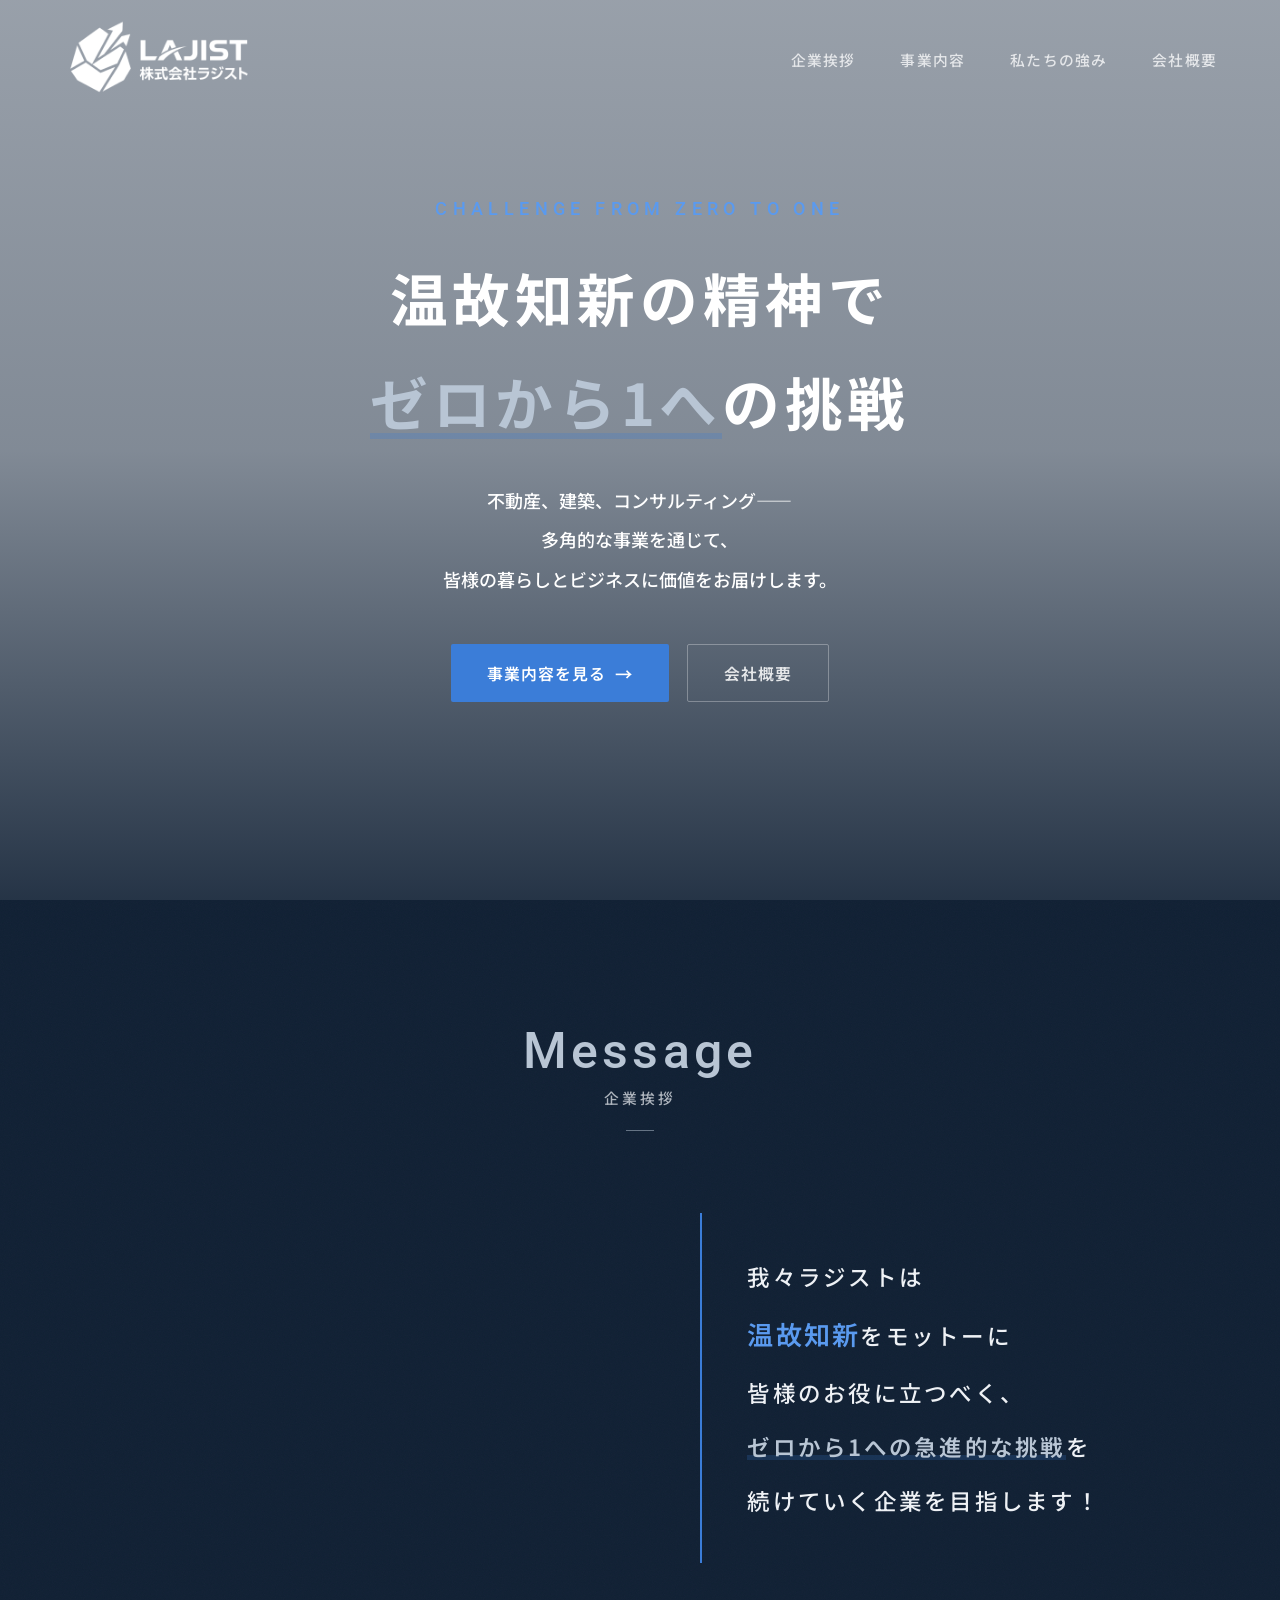
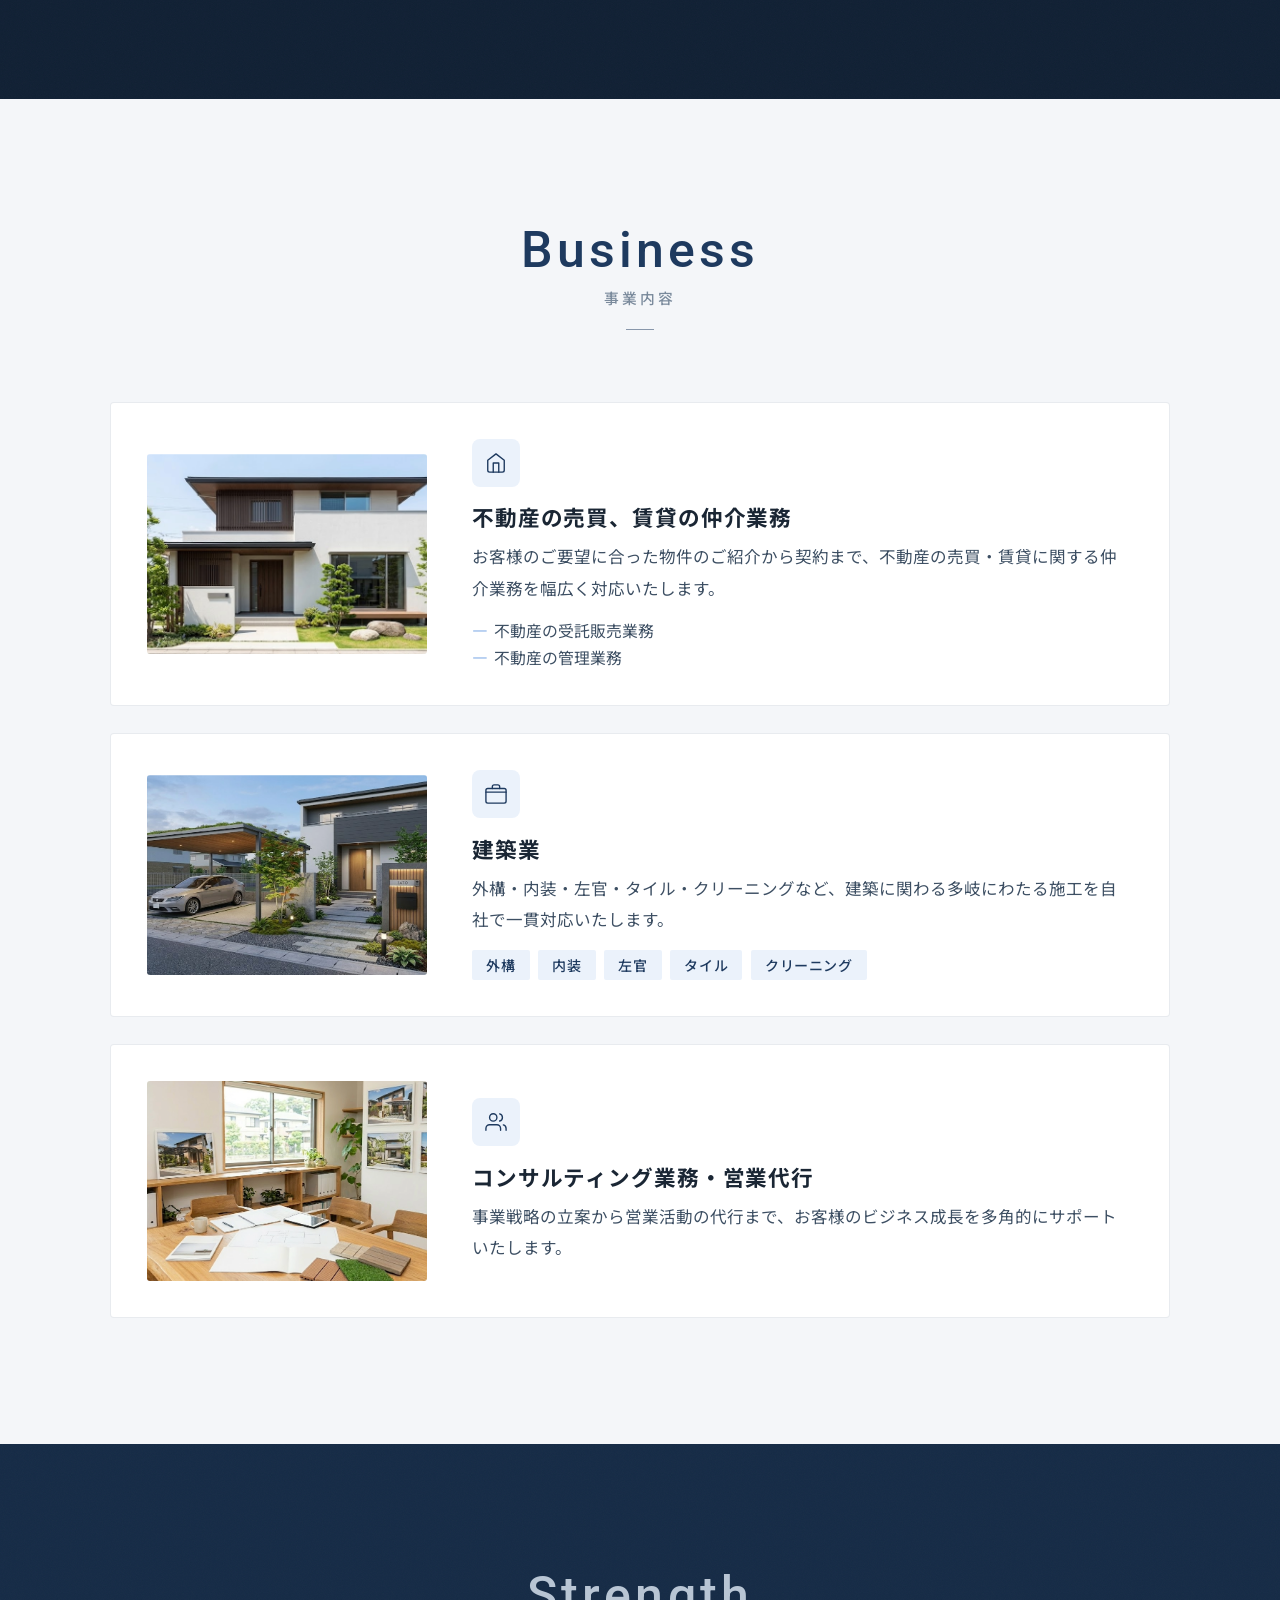
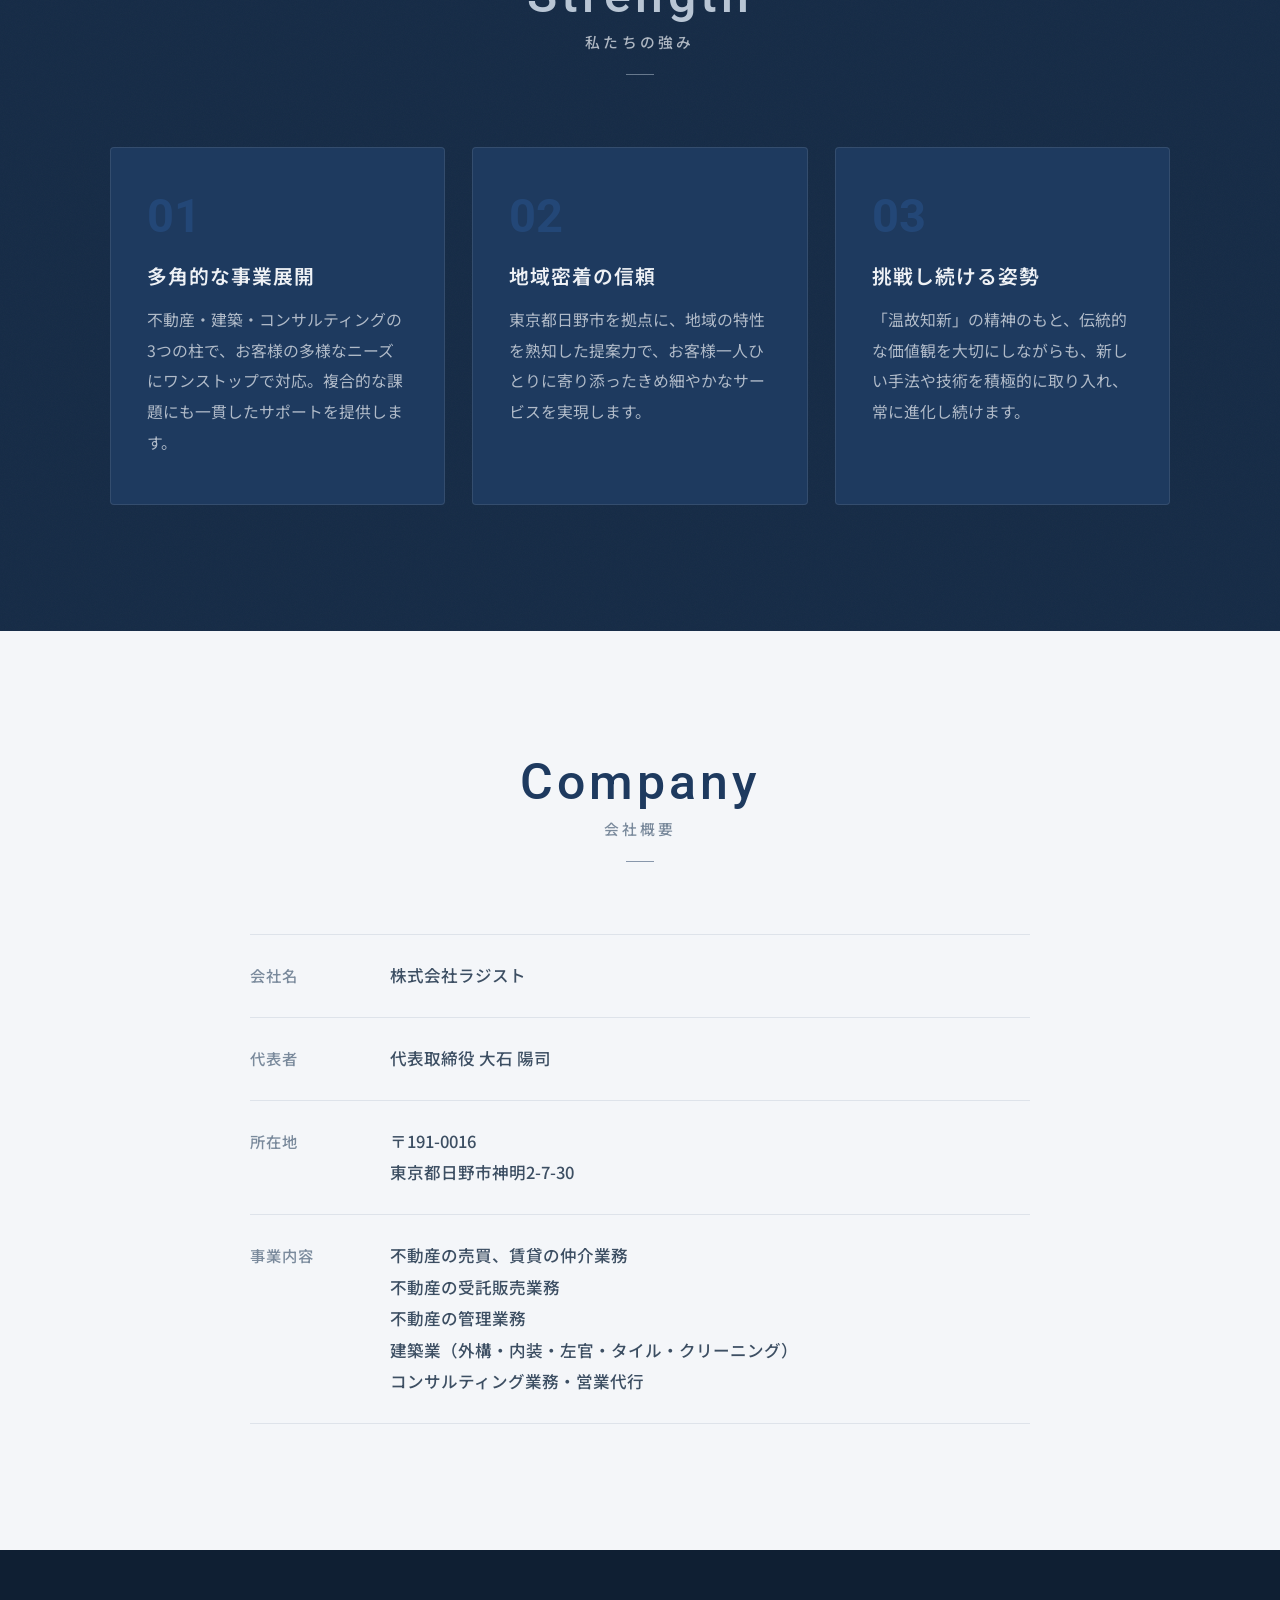
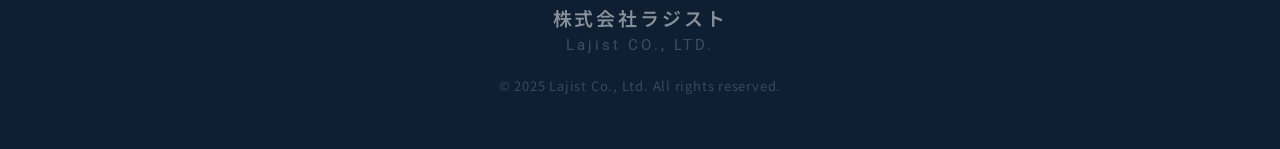
==== commit d589d985: "全面刷新" ====
--- a/index.html
+++ b/index.html
@@ -10,18 +10,20 @@
 	<link rel="preconnect" href="https://fonts.googleapis.com">
 	<link rel="preconnect" href="https://fonts.gstatic.com" crossorigin>
 	<link
-		href="https://fonts.googleapis.com/css2?family=Cormorant+Garamond:ital,wght@0,400;0,500;0,600;1,400&family=Noto+Sans+JP:wght@300;400;500;600;700&family=Noto+Serif+JP:wght@400;500;600&display=swap"
+		href="https://fonts.googleapis.com/css2?family=Noto+Sans+JP:wght@300;400;500;600;700&family=Roboto:ital,wght@0,300;0,400;0,500;0,700;1,400&display=swap"
 		rel="stylesheet">
 	<link rel="stylesheet" href="/assets/css/style.css">
 </head>
 
 <body>
 
+	<!-- SCROLL PROGRESS -->
+	<div class="scroll-progress" id="scrollProgress"></div>
+
 	<!-- NAVIGATION -->
 	<nav>
 		<a href="#" class="logo">
-			<span class="logo-main">ラジスト</span>
-			<span class="logo-sub">Lajist Co., Ltd.</span>
+			<img src="/assets/images/logo.png" alt="株式会社ラジスト" class="logo-img">
 		</a>
 		<ul class="nav-links">
 			<li><a href="#message">企業挨拶</a></li>
@@ -64,15 +66,11 @@
 				<a href="#business" class="btn btn-primary">事業内容を見る <span class="btn-arrow">→</span></a>
 				<a href="#company" class="btn btn-outline-light">会社概要</a>
 			</div>
-			<div class="hero-scroll">
-				<span>Scroll</span>
-				<div class="hero-scroll-line"></div>
-			</div>
 		</div>
 	</section>
 
 	<!-- MESSAGE / 企業挨拶 -->
-	<section id="message">
+	<section id="message" class="dark-section">
 		<div class="section-inner">
 			<div class="section-header reveal">
 				<div class="section-en">Message</div>
@@ -80,10 +78,10 @@
 				<div class="section-line"></div>
 			</div>
 			<div class="message-content">
-				<div class="message-img reveal">
+				<div class="message-img reveal reveal-left">
 					<img src="/assets/images/message.png" alt="Japanese business landscape at sunrise, symbolizing new beginnings and ambitious challenges, warm golden light over a modern cityscape with traditional elements">
 				</div>
-				<div class="message-text reveal">
+				<div class="message-text reveal reveal-right">
 					<blockquote class="message-quote">
 						<p>我々ラジストは</p>
 						<p><strong>温故知新</strong>をモットーに</p>
@@ -97,7 +95,7 @@
 	</section>
 
 	<!-- BUSINESS / 事業内容 -->
-	<section id="business">
+	<section id="business" class="light-section">
 		<div class="section-inner">
 			<div class="section-header reveal">
 				<div class="section-en">Business</div>
@@ -173,7 +171,7 @@
 	</section>
 
 	<!-- STRENGTH / 私たちの強み -->
-	<section id="strength">
+	<section id="strength" class="dark-section">
 		<div class="section-inner">
 			<div class="section-header reveal">
 				<div class="section-en">Strength</div>
@@ -201,7 +199,7 @@
 	</section>
 
 	<!-- COMPANY -->
-	<section id="company">
+	<section id="company" class="light-section">
 		<div class="section-inner">
 			<div class="section-header reveal">
 				<div class="section-en">Company</div>
@@ -237,7 +235,7 @@
 
 	<!-- FOOTER -->
 	<footer>
-		<div class="footer-logo">ラジスト</div>
+		<div class="footer-logo">株式会社ラジスト</div>
 		<div class="footer-logo-en">Lajist CO., LTD.</div>
 		<p class="footer-copy">&copy; 2025 Lajist Co., Ltd. All rights reserved.</p>
 	</footer>
--- a/assets/css/style.css
+++ b/assets/css/style.css
@@ -7,21 +7,28 @@
 }
 
 :root {
-	--cream: #faf8f4;
-	--warm-white: #f5f2ec;
-	--olive: #5a6b4a;
-	--olive-dark: #3d4a33;
-	--olive-light: #7a8e68;
-	--brown: #8b7355;
-	--brown-light: #b5a48c;
-	--earth: #c4b49a;
-	--text: #3a3530;
-	--text-light: #6b6359;
-	--text-muted: #9a9186;
-	--border: rgba(90, 107, 74, 0.12);
-	--font-en: 'Cormorant Garamond', serif;
+	/* Logo-based palette: navy + silver */
+	--navy: #1e3a5f;
+	--navy-deep: #142a45;
+	--navy-dark: #0f1f33;
+	--navy-light: #2c5280;
+	--silver: #8a9bb0;
+	--silver-light: #b8c5d4;
+	--silver-pale: #dae2ea;
+	--accent: #3b7dd8;
+	--accent-light: #5a9aef;
+	--accent-dim: rgba(59, 125, 216, 0.1);
+	--bg-light: #f4f6f9;
+	--bg-white: #ffffff;
+	--text-dark: #1a2634;
+	--text-body: #3d4f63;
+	--text-muted: #7a8a9c;
+	--text-white: #eef1f5;
+	--text-white-sub: rgba(238, 241, 245, 0.7);
+	--border-light: rgba(30, 58, 95, 0.1);
+	--border-dark: rgba(238, 241, 245, 0.1);
+	--font-en: 'Roboto', sans-serif;
 	--font-jp: 'Noto Sans JP', sans-serif;
-	--font-jp-serif: 'Noto Serif JP', serif;
 }
 
 html {
@@ -31,8 +38,8 @@
 
 body {
 	font-family: var(--font-jp);
-	background: var(--cream);
-	color: var(--text);
+	background: var(--bg-light);
+	color: var(--text-dark);
 	overflow-x: hidden;
 	-webkit-font-smoothing: antialiased;
 }
@@ -44,57 +51,52 @@
 	left: 0;
 	right: 0;
 	z-index: 100;
-	padding: 1.1rem 3rem;
+	padding: 1rem 3.5rem;
 	display: flex;
 	justify-content: space-between;
 	align-items: center;
-	background: rgba(250, 248, 244, 0.92);
+	background: transparent;
+	border-bottom: 1px solid transparent;
+	transition: all 0.5s cubic-bezier(0.16, 1, 0.3, 1);
+}
+
+nav.scrolled {
+	padding: 0.5rem 3.5rem;
+	background: rgba(15, 31, 51, 0.95);
 	backdrop-filter: blur(16px);
-	border-bottom: 1px solid var(--border);
-	transition: all 0.4s ease;
-}
-
-nav.scrolled {
-	padding: 0.7rem 3rem;
-	box-shadow: 0 2px 20px rgba(90, 107, 74, 0.06);
+	border-bottom: 1px solid var(--border-dark);
 }
 
 .logo {
 	text-decoration: none;
 	display: flex;
-	flex-direction: column;
-}
-
-.logo-main {
-	font-family: var(--font-jp);
-	font-size: 1.35rem;
-	font-weight: 700;
-	color: var(--olive-dark);
-	letter-spacing: 0.12em;
-}
-
-.logo-sub {
-	font-family: var(--font-en);
-	font-size: 0.72rem;
-	color: var(--olive-light);
-	letter-spacing: 0.2em;
-	text-transform: uppercase;
-	margin-top: -1px;
+	align-items: center;
+}
+
+.logo-img {
+	height: 80px;
+	width: auto;
+	transition: height 0.4s ease, filter 0.3s;
+	filter: brightness(0) invert(1);
+}
+
+nav.scrolled .logo-img {
+	height: 80px;
 }
 
 .nav-links {
 	display: flex;
-	gap: 2.2rem;
+	gap: 2.5rem;
 	list-style: none;
 	align-items: center;
 }
 
 .nav-links a {
-	color: var(--text-light);
+	color: rgba(255, 255, 255, 0.75);
 	text-decoration: none;
-	font-size: 1rem;
-	font-weight: 400;
-	letter-spacing: 0.06em;
+	font-size: 0.82rem;
+	font-weight: 500;
+	letter-spacing: 0.08em;
 	transition: color 0.3s;
 	position: relative;
 }
@@ -106,12 +108,12 @@
 	left: 0;
 	width: 0;
 	height: 1px;
-	background: var(--olive);
+	background: var(--accent-light);
 	transition: width 0.3s ease;
 }
 
 .nav-links a:hover {
-	color: var(--olive);
+	color: #fff;
 }
 
 .nav-links a:hover::after {
@@ -128,8 +130,8 @@
 
 .hamburger span {
 	width: 24px;
-	height: 2px;
-	background: var(--olive-dark);
+	height: 1.5px;
+	background: #fff;
 	transition: all 0.3s;
 }
 
@@ -147,7 +149,6 @@
 .hero-video-wrap {
 	position: absolute;
 	inset: 0;
-	/* Crop bottom 10% to hide watermark */
 	bottom: -10%;
 }
 
@@ -160,7 +161,11 @@
 .hero-overlay {
 	position: absolute;
 	inset: 0;
-	background: rgba(0, 0, 0, 0.55);
+	background:
+		linear-gradient(180deg,
+			rgba(15, 31, 51, 0.4) 0%,
+			rgba(15, 31, 51, 0.5) 50%,
+			rgba(15, 31, 51, 0.9) 100%);
 	z-index: 1;
 }
 
@@ -171,26 +176,23 @@
 	margin: 0 auto;
 	padding: 0 4rem;
 	text-align: center;
-	opacity: 0;
-	animation: gentleFadeUp 1.2s ease 0.5s forwards;
 }
 
 .hero-en {
 	font-family: var(--font-en);
-	font-size: 1.1rem;
-	font-weight: 400;
+	font-size: 1rem;
+	font-weight: 500;
 	letter-spacing: 0.3em;
 	text-transform: uppercase;
-	color: rgba(255, 255, 255, 0.6);
+	color: var(--accent-light);
 	margin-bottom: 1.5rem;
-	font-style: italic;
 }
 
 .hero-title {
-	font-family: var(--font-jp-serif);
-	font-size: clamp(2.4rem, 4.5vw, 3.6rem);
-	font-weight: 500;
-	line-height: 1.7;
+	font-family: var(--font-jp);
+	font-size: clamp(2.4rem, 4.5vw, 3.4rem);
+	font-weight: 700;
+	line-height: 1.8;
 	letter-spacing: 0.08em;
 	color: #fff;
 	margin-bottom: 1.5rem;
@@ -198,26 +200,26 @@
 
 .hero-title em {
 	font-style: normal;
-	color: var(--earth);
+	color: var(--silver-light);
 	position: relative;
 }
 
 .hero-title em::after {
 	content: '';
 	position: absolute;
-	bottom: 2px;
+	bottom: 4px;
 	left: 0;
 	right: 0;
-	height: 8px;
-	background: rgba(196, 180, 154, 0.25);
+	height: 6px;
+	background: rgba(59, 125, 216, 0.25);
 	z-index: -1;
 }
 
 .hero-desc {
-	font-size: 1.05rem;
-	color: rgba(255, 255, 255, 0.75);
+	font-size: 1rem;
+	color: rgba(255, 255, 255, 1);
 	line-height: 2.2;
-	font-weight: 300;
+	font-weight: 500;
 	margin-bottom: 2.5rem;
 }
 
@@ -228,43 +230,44 @@
 	justify-content: center;
 }
 
+/* ===== BUTTONS ===== */
 .btn {
 	display: inline-flex;
 	align-items: center;
 	gap: 0.5rem;
-	padding: 1rem 2.2rem;
+	padding: 0.9rem 2rem;
 	font-family: var(--font-jp);
-	font-size: 1rem;
-	font-weight: 500;
+	font-size: 0.88rem;
+	font-weight: 600;
 	text-decoration: none;
 	transition: all 0.3s ease;
 	cursor: pointer;
 	border: none;
-	letter-spacing: 0.04em;
+	letter-spacing: 0.06em;
 }
 
 .btn-primary {
-	background: var(--olive);
+	background: var(--accent);
 	color: #fff;
-	border-radius: 3px;
-	box-shadow: 0 4px 16px rgba(90, 107, 74, 0.25);
+	border-radius: 2px;
 }
 
 .btn-primary:hover {
-	background: var(--olive-dark);
-	box-shadow: 0 6px 24px rgba(90, 107, 74, 0.35);
+	background: var(--accent-light);
 	transform: translateY(-2px);
-}
-
-.btn-outline {
+	box-shadow: 0 8px 24px rgba(59, 125, 216, 0.3);
+}
+
+.btn-outline-light {
 	background: transparent;
-	color: var(--olive);
-	border: 1px solid var(--olive);
-	border-radius: 3px;
-}
-
-.btn-outline:hover {
-	background: var(--olive);
+	color: rgba(255, 255, 255, 0.85);
+	border: 1px solid rgba(255, 255, 255, 0.3);
+	border-radius: 2px;
+}
+
+.btn-outline-light:hover {
+	background: rgba(255, 255, 255, 0.1);
+	border-color: rgba(255, 255, 255, 0.6);
 	color: #fff;
 }
 
@@ -275,18 +278,6 @@
 
 .btn:hover .btn-arrow {
 	transform: translateX(3px);
-}
-
-.btn-outline-light {
-	background: transparent;
-	color: #fff;
-	border: 1px solid rgba(255, 255, 255, 0.5);
-	border-radius: 3px;
-}
-
-.btn-outline-light:hover {
-	background: rgba(255, 255, 255, 0.15);
-	border-color: #fff;
 }
 
 /* Hero scroll indicator */
@@ -305,16 +296,16 @@
 
 .hero-scroll span {
 	font-family: var(--font-en);
-	font-size: 0.7rem;
-	letter-spacing: 0.2em;
+	font-size: 0.65rem;
+	letter-spacing: 0.25em;
 	text-transform: uppercase;
-	color: rgba(255, 255, 255, 0.5);
+	color: rgba(255, 255, 255, 0.35);
 }
 
 .hero-scroll-line {
 	width: 1px;
 	height: 40px;
-	background: rgba(255, 255, 255, 0.3);
+	background: rgba(255, 255, 255, 0.12);
 	position: relative;
 	overflow: hidden;
 }
@@ -326,7 +317,7 @@
 	left: 0;
 	width: 100%;
 	height: 100%;
-	background: #fff;
+	background: var(--accent-light);
 	animation: scrollLine 2s ease-in-out infinite;
 }
 
@@ -346,50 +337,72 @@
 
 /* ===== SECTION COMMON ===== */
 section {
-	padding: 6rem 3rem;
+	padding: 7rem 3rem;
 	position: relative;
 }
 
 .section-inner {
-	max-width: 1100px;
+	max-width: 1060px;
 	margin: 0 auto;
 }
 
 .section-header {
 	text-align: center;
-	margin-bottom: 3.5rem;
+	margin-bottom: 4rem;
 }
 
 .section-en {
 	font-family: var(--font-en);
-	font-size: 2.6rem;
-	font-weight: 400;
-	color: var(--olive);
-	letter-spacing: 0.05em;
+	font-size: 2.8rem;
+	font-weight: 500;
+	letter-spacing: 0.08em;
 	line-height: 1;
 	margin-bottom: 0.6rem;
 }
 
 .section-jp {
-	font-size: 1rem;
-	font-weight: 400;
+	font-size: 0.82rem;
+	font-weight: 500;
+	letter-spacing: 0.22em;
+}
+
+.section-line {
+	width: 28px;
+	height: 1px;
+	margin: 1.2rem auto 0;
+	opacity: 0.5;
+}
+
+/* Light section heading */
+.light-section .section-en {
+	color: var(--navy);
+}
+
+.light-section .section-jp {
 	color: var(--text-muted);
-	letter-spacing: 0.15em;
-}
-
-.section-line {
-	width: 40px;
-	height: 1px;
-	background: var(--olive);
-	margin: 1.2rem auto 0;
-	opacity: 0.4;
-}
-
-/* ===== MESSAGE / 企業挨拶 ===== */
+}
+
+.light-section .section-line {
+	background: var(--navy);
+}
+
+/* Dark section heading */
+.dark-section .section-en {
+	color: var(--silver-light);
+}
+
+.dark-section .section-jp {
+	color: var(--text-white-sub);
+}
+
+.dark-section .section-line {
+	background: var(--silver-light);
+}
+
+/* ===== MESSAGE / 企業挨拶 (dark) ===== */
 #message {
-	background: var(--warm-white);
-	border-top: 1px solid var(--border);
-	border-bottom: 1px solid var(--border);
+	background: var(--navy-dark);
+	color: var(--text-white);
 }
 
 .message-content {
@@ -402,17 +415,20 @@
 .message-img {
 	width: 100%;
 	aspect-ratio: 4/3;
-	border-radius: 6px;
+	border-radius: 3px;
 	overflow: hidden;
-	background:
-		linear-gradient(135deg, rgba(90, 107, 74, 0.1) 0%, rgba(196, 180, 154, 0.1) 100%);
-	border: 1px solid var(--border);
+	position: relative;
 }
 
 .message-img img {
 	width: 100%;
 	height: 100%;
 	object-fit: cover;
+	transition: transform 0.6s ease;
+}
+
+.message-img:hover img {
+	transform: scale(1.03);
 }
 
 .message-text {
@@ -423,30 +439,28 @@
 
 .message-quote {
 	position: relative;
-	padding: 2.5rem;
-	border-left: 3px solid var(--olive);
-	background: rgba(90, 107, 74, 0.03);
-	border-radius: 0 8px 8px 0;
+	padding: 2rem 2.5rem;
+	border-left: 2px solid var(--accent);
 }
 
 .message-quote p {
-	font-family: var(--font-jp-serif);
-	font-size: 1.3rem;
+	font-family: var(--font-jp);
+	font-size: 1.25rem;
 	font-weight: 500;
-	line-height: 2.2;
-	letter-spacing: 0.08em;
-	color: var(--text);
+	line-height: 2.4;
+	letter-spacing: 0.1em;
+	color: var(--text-white);
 }
 
 .message-quote strong {
-	color: var(--olive);
+	color: var(--accent-light);
 	font-weight: 600;
-	font-size: 1.5rem;
+	font-size: 1.45rem;
 }
 
 .message-quote em {
 	font-style: normal;
-	color: var(--olive-dark);
+	color: var(--silver-light);
 	font-weight: 600;
 	position: relative;
 }
@@ -457,54 +471,57 @@
 	bottom: 2px;
 	left: 0;
 	right: 0;
-	height: 6px;
-	background: rgba(90, 107, 74, 0.1);
+	height: 5px;
+	background: rgba(59, 125, 216, 0.2);
 	z-index: -1;
 }
 
-/* ===== BUSINESS / 事業内容 ===== */
+/* ===== BUSINESS / 事業内容 (light) ===== */
 #business {
-	padding-bottom: 5rem;
+	background: var(--bg-light);
 }
 
 .business-list {
 	display: flex;
 	flex-direction: column;
-	gap: 2rem;
+	gap: 1.5rem;
 }
 
 .business-card {
 	display: grid;
 	grid-template-columns: 280px 1fr;
-	gap: 2rem;
+	gap: 2.5rem;
 	padding: 2rem;
-	border-radius: 8px;
-	background: var(--warm-white);
-	border: 1px solid var(--border);
+	border-radius: 4px;
+	background: var(--bg-white);
+	border: 1px solid var(--border-light);
 	align-items: center;
-	transition: all 0.3s ease;
+	transition: all 0.4s ease;
 }
 
 .business-card:hover {
-	border-color: rgba(90, 107, 74, 0.25);
-	box-shadow: 0 8px 32px rgba(90, 107, 74, 0.06);
-	transform: translateY(-2px);
+	border-color: rgba(59, 125, 216, 0.25);
+	transform: translateY(-3px);
+	box-shadow: 0 12px 40px rgba(30, 58, 95, 0.1);
 }
 
 .business-card-img {
 	width: 100%;
 	height: 200px;
-	border-radius: 6px;
+	border-radius: 3px;
 	overflow: hidden;
 	flex-shrink: 0;
-	background: linear-gradient(135deg, rgba(90, 107, 74, 0.08) 0%, rgba(196, 180, 154, 0.08) 100%);
-	border: 1px solid var(--border);
 }
 
 .business-card-img img {
 	width: 100%;
 	height: 100%;
 	object-fit: cover;
+	transition: transform 0.5s ease;
+}
+
+.business-card:hover .business-card-img img {
+	transform: scale(1.04);
 }
 
 .business-card-content {
@@ -514,21 +531,21 @@
 }
 
 .business-card-icon {
-	width: 56px;
-	height: 56px;
-	border-radius: 12px;
-	background: rgba(90, 107, 74, 0.08);
+	width: 48px;
+	height: 48px;
+	border-radius: 8px;
+	background: var(--accent-dim);
 	display: flex;
 	align-items: center;
 	justify-content: center;
 	flex-shrink: 0;
-	margin-bottom: 0.5rem;
+	margin-bottom: 0.3rem;
 }
 
 .business-card-icon svg {
-	width: 26px;
-	height: 26px;
-	stroke: var(--olive);
+	width: 22px;
+	height: 22px;
+	stroke: var(--navy);
 	fill: none;
 	stroke-width: 1.5;
 	stroke-linecap: round;
@@ -536,31 +553,31 @@
 }
 
 .business-card-content h3 {
-	font-family: var(--font-jp-serif);
-	font-size: 1.3rem;
-	font-weight: 600;
-	letter-spacing: 0.03em;
-	color: var(--text);
+	font-family: var(--font-jp);
+	font-size: 1.2rem;
+	font-weight: 700;
+	letter-spacing: 0.04em;
+	color: var(--text-dark);
 }
 
 .business-card-content p {
-	font-size: 1rem;
-	color: var(--text-light);
-	line-height: 1.8;
-	font-weight: 300;
+	font-size: 0.92rem;
+	color: var(--text-body);
+	line-height: 1.9;
+	font-weight: 400;
 }
 
 .business-detail-list {
 	list-style: none;
-	margin-top: 0.5rem;
+	margin-top: 0.3rem;
 	display: flex;
 	flex-direction: column;
-	gap: 0.3rem;
+	gap: 0.25rem;
 }
 
 .business-detail-list li {
-	font-size: 0.95rem;
-	color: var(--text-light);
+	font-size: 0.88rem;
+	color: var(--text-body);
 	padding-left: 1.2rem;
 	position: relative;
 }
@@ -569,150 +586,197 @@
 	content: '―';
 	position: absolute;
 	left: 0;
-	color: var(--olive-light);
-	font-weight: 600;
+	color: var(--accent);
+	font-weight: 500;
 }
 
 .business-tags {
 	display: flex;
-	gap: 0.5rem;
+	gap: 0.45rem;
 	flex-wrap: wrap;
-	margin-top: 0.5rem;
+	margin-top: 0.3rem;
 }
 
 .business-tag {
-	font-size: 1rem;
-	padding: 0.35rem 0.9rem;
-	background: rgba(90, 107, 74, 0.08);
-	color: var(--olive);
-	border-radius: 20px;
+	font-size: 0.78rem;
+	padding: 0.28rem 0.8rem;
+	background: var(--accent-dim);
+	color: var(--navy);
+	border-radius: 2px;
 	font-weight: 500;
 	letter-spacing: 0.04em;
 }
 
-/* ===== STRENGTH / 私たちの強み ===== */
+/* ===== STRENGTH / 私たちの強み (dark) ===== */
 #strength {
-	background: var(--warm-white);
-	border-top: 1px solid var(--border);
-	border-bottom: 1px solid var(--border);
+	background: var(--navy-deep);
+	color: var(--text-white);
 }
 
 .strength-grid {
 	display: grid;
 	grid-template-columns: repeat(3, 1fr);
-	gap: 2rem;
+	gap: 1.5rem;
 }
 
 .strength-item {
 	padding: 2.5rem 2rem;
-	background: var(--cream);
-	border-radius: 8px;
-	border: 1px solid var(--border);
-	transition: all 0.3s ease;
+	background: var(--navy);
+	border-radius: 4px;
+	border: 1px solid var(--border-dark);
+	transition: all 0.4s ease;
+	position: relative;
+	overflow: hidden;
+}
+
+.strength-item::before {
+	content: '';
+	position: absolute;
+	top: 0;
+	left: 0;
+	right: 0;
+	height: 2px;
+	background: linear-gradient(90deg, var(--accent), transparent 80%);
+	opacity: 0;
+	transition: opacity 0.4s;
 }
 
 .strength-item:hover {
-	box-shadow: 0 8px 32px rgba(90, 107, 74, 0.06);
-	transform: translateY(-2px);
+	border-color: rgba(59, 125, 216, 0.2);
+	transform: translateY(-3px);
+	box-shadow: 0 12px 30px rgba(0, 0, 0, 0.25);
+}
+
+.strength-item:hover::before {
+	opacity: 1;
 }
 
 .strength-number {
 	font-family: var(--font-en);
-	font-size: 2.4rem;
-	font-weight: 600;
-	color: var(--olive);
-	opacity: 0.3;
+	font-size: 2.6rem;
+	font-weight: 700;
+	color: var(--accent);
+	opacity: 0.2;
 	line-height: 1;
 	margin-bottom: 1.2rem;
 }
 
 .strength-item h3 {
-	font-family: var(--font-jp-serif);
-	font-size: 1.2rem;
+	font-family: var(--font-jp);
+	font-size: 1.1rem;
 	font-weight: 600;
-	color: var(--text);
+	color: var(--text-white);
 	margin-bottom: 0.8rem;
-	letter-spacing: 0.03em;
+	letter-spacing: 0.05em;
 }
 
 .strength-item p {
-	font-size: 0.95rem;
-	color: var(--text-light);
-	line-height: 1.9;
-	font-weight: 300;
-}
-
-/* ===== COMPANY ===== */
+	font-size: 0.88rem;
+	color: var(--text-white-sub);
+	line-height: 1.95;
+	font-weight: 400;
+}
+
+/* ===== COMPANY (light) ===== */
 #company {
-	border-top: 1px solid var(--border);
+	background: var(--bg-light);
 }
 
 .company-table {
-	max-width: 800px;
+	max-width: 780px;
 	margin: 0 auto;
 }
 
 .company-row {
 	display: grid;
 	grid-template-columns: 140px 1fr;
-	border-bottom: 1px solid var(--border);
-	padding: 1.3rem 0;
-	font-size: 1rem;
+	border-bottom: 1px solid var(--border-light);
+	padding: 1.4rem 0;
+	font-size: 0.92rem;
 	align-items: baseline;
 }
 
 .company-row:first-child {
-	border-top: 1px solid var(--border);
+	border-top: 1px solid var(--border-light);
 }
 
 .company-label {
 	color: var(--text-muted);
-	font-weight: 400;
-	font-size: 1rem;
-	letter-spacing: 0.04em;
+	font-weight: 500;
+	font-size: 0.85rem;
+	letter-spacing: 0.06em;
 }
 
 .company-value {
-	color: var(--text);
-	font-weight: 400;
-	line-height: 1.8;
+	color: var(--text-body);
+	font-weight: 500;
+	line-height: 1.9;
 }
 
 /* ===== FOOTER ===== */
 footer {
-	background: var(--text);
-	color: rgba(255, 255, 255, 0.5);
-	padding: 2.5rem 3rem;
+	background: var(--navy-dark);
+	color: var(--text-white-sub);
+	padding: 3rem 3rem;
 	text-align: center;
 }
 
 .footer-logo {
 	font-family: var(--font-jp);
-	font-size: 1.15rem;
+	font-size: 1.05rem;
 	font-weight: 600;
-	color: rgba(255, 255, 255, 0.7);
-	letter-spacing: 0.1em;
+	color: rgba(255, 255, 255, 0.5);
+	letter-spacing: 0.15em;
 	margin-bottom: 0.3rem;
 }
 
 .footer-logo-en {
 	font-family: var(--font-en);
-	font-size: 1rem;
-	color: rgba(255, 255, 255, 0.35);
-	letter-spacing: 0.15em;
-	margin-bottom: 1rem;
+	font-size: 0.85rem;
+	color: rgba(255, 255, 255, 0.2);
+	letter-spacing: 0.2em;
+	margin-bottom: 1.2rem;
 }
 
 .footer-copy {
-	font-size: 1rem;
-	letter-spacing: 0.05em;
+	font-size: 0.72rem;
+	letter-spacing: 0.06em;
+	color: rgba(255, 255, 255, 0.18);
+}
+
+/* ===== SCROLL PROGRESS BAR ===== */
+.scroll-progress {
+	position: fixed;
+	top: 0;
+	left: 0;
+	height: 2px;
+	width: 0%;
+	background: linear-gradient(90deg, var(--accent), var(--accent-light));
+	z-index: 200;
+	transition: width 0.05s linear;
+}
+
+/* ===== GRAIN TEXTURE (dark sections) ===== */
+.dark-section::after {
+	content: '';
+	position: absolute;
+	inset: 0;
+	background-image: url("data:image/svg+xml,%3Csvg viewBox='0 0 256 256' xmlns='http://www.w3.org/2000/svg'%3E%3Cfilter id='noise'%3E%3CfeTurbulence type='fractalNoise' baseFrequency='0.9' numOctaves='4' stitchTiles='stitch'/%3E%3C/filter%3E%3Crect width='100%25' height='100%25' filter='url(%23noise)' opacity='0.03'/%3E%3C/svg%3E");
+	background-size: 200px 200px;
+	pointer-events: none;
+	z-index: 0;
+}
+
+.dark-section>.section-inner {
+	position: relative;
+	z-index: 1;
 }
 
 /* ===== ANIMATIONS ===== */
 @keyframes gentleFadeUp {
 	from {
 		opacity: 0;
-		transform: translateY(20px);
+		transform: translateY(24px);
 	}
 
 	to {
@@ -721,15 +785,115 @@
 	}
 }
 
+/* Reveal - default (up) */
 .reveal {
 	opacity: 0;
-	transform: translateY(24px);
-	transition: all 0.7s cubic-bezier(0.16, 1, 0.3, 1);
+	transform: translateY(32px);
+	transition: opacity 0.9s cubic-bezier(0.16, 1, 0.3, 1),
+		transform 0.9s cubic-bezier(0.16, 1, 0.3, 1);
 }
 
 .reveal.visible {
 	opacity: 1;
-	transform: translateY(0);
+	transform: translate(0, 0);
+}
+
+/* Reveal - from left */
+.reveal-left {
+	transform: translateX(-40px) translateY(0);
+}
+
+/* Reveal - from right */
+.reveal-right {
+	transform: translateX(40px) translateY(0);
+}
+
+/* Section line grows from center */
+.section-line {
+	width: 0;
+	transition: width 0.6s cubic-bezier(0.16, 1, 0.3, 1) 0.3s;
+}
+
+.reveal.visible .section-line {
+	width: 28px;
+}
+
+/* ===== HERO STAGGER ===== */
+.hero-content .hero-en {
+	opacity: 0;
+	animation: heroReveal 0.8s ease 0.6s forwards;
+}
+
+.hero-content .hero-title {
+	opacity: 0;
+	animation: heroReveal 0.8s ease 0.9s forwards;
+}
+
+.hero-content .hero-desc {
+	opacity: 0;
+	animation: heroReveal 0.8s ease 1.2s forwards;
+}
+
+.hero-content .hero-cta {
+	opacity: 0;
+	animation: heroReveal 0.8s ease 1.5s forwards;
+}
+
+@keyframes heroReveal {
+	from {
+		opacity: 0;
+		transform: translateY(20px);
+	}
+
+	to {
+		opacity: 1;
+		transform: translateY(0);
+	}
+}
+
+/* ===== IMAGE CLIP REVEAL ===== */
+.message-img {
+	clip-path: inset(0 100% 0 0);
+	transition: clip-path 0.8s cubic-bezier(0.16, 1, 0.3, 1);
+}
+
+.message-img.visible {
+	clip-path: inset(0 0% 0 0);
+}
+
+.business-card-img {
+	clip-path: inset(0 0 100% 0);
+	transition: clip-path 0.7s cubic-bezier(0.16, 1, 0.3, 1);
+}
+
+.business-card.visible .business-card-img {
+	clip-path: inset(0 0 0% 0);
+}
+
+/* ===== CARD SHIMMER ON HOVER ===== */
+.business-card {
+	position: relative;
+	overflow: hidden;
+}
+
+.business-card::after {
+	content: '';
+	position: absolute;
+	top: 0;
+	left: -100%;
+	width: 60%;
+	height: 100%;
+	background: linear-gradient(90deg,
+			transparent,
+			rgba(59, 125, 216, 0.04),
+			transparent);
+	transition: none;
+	pointer-events: none;
+}
+
+.business-card:hover::after {
+	left: 100%;
+	transition: left 0.6s ease;
 }
 
 /* ===== MOBILE MENU ===== */
@@ -738,12 +902,12 @@
 	position: fixed;
 	inset: 0;
 	z-index: 99;
-	background: rgba(250, 248, 244, 0.97);
+	background: rgba(15, 31, 51, 0.97);
 	backdrop-filter: blur(20px);
 	flex-direction: column;
 	align-items: center;
 	justify-content: center;
-	gap: 2.2rem;
+	gap: 2.5rem;
 }
 
 .mobile-menu.open {
@@ -751,22 +915,35 @@
 }
 
 .mobile-menu a {
-	color: var(--text);
+	color: rgba(255, 255, 255, 0.65);
 	text-decoration: none;
-	font-size: 1.25rem;
+	font-family: var(--font-jp);
+	font-size: 1.15rem;
 	font-weight: 500;
-	letter-spacing: 0.06em;
+	letter-spacing: 0.12em;
 	transition: color 0.3s;
 }
 
 .mobile-menu a:hover {
-	color: var(--olive);
+	color: var(--accent-light);
 }
 
 /* ===== RESPONSIVE ===== */
 @media (max-width: 900px) {
 	nav {
-		padding: 1rem 1.5rem;
+		padding: 0.8rem 1.5rem;
+	}
+
+	nav.scrolled {
+		padding: 0.5rem 1.5rem;
+	}
+
+	.logo-img {
+		height: 34px;
+	}
+
+	nav.scrolled .logo-img {
+		height: 28px;
 	}
 
 	.nav-links {
@@ -778,7 +955,7 @@
 	}
 
 	section {
-		padding: 4rem 1.5rem;
+		padding: 5rem 1.5rem;
 	}
 
 	.hero-content {
@@ -800,17 +977,17 @@
 	}
 
 	.message-quote {
-		padding: 1.5rem;
+		padding: 1.2rem 1.5rem;
 	}
 
 	.message-quote p {
-		font-size: 1.15rem;
+		font-size: 1.1rem;
 	}
 
 	/* Business */
 	.business-card {
 		grid-template-columns: 1fr;
-		gap: 1rem;
+		gap: 1.2rem;
 		padding: 1.5rem;
 	}
 
@@ -820,14 +997,14 @@
 	}
 
 	.business-card-icon {
-		width: 48px;
-		height: 48px;
+		width: 42px;
+		height: 42px;
 	}
 
 	/* Strength */
 	.strength-grid {
 		grid-template-columns: 1fr;
-		gap: 1.2rem;
+		gap: 1rem;
 	}
 
 	.strength-item {
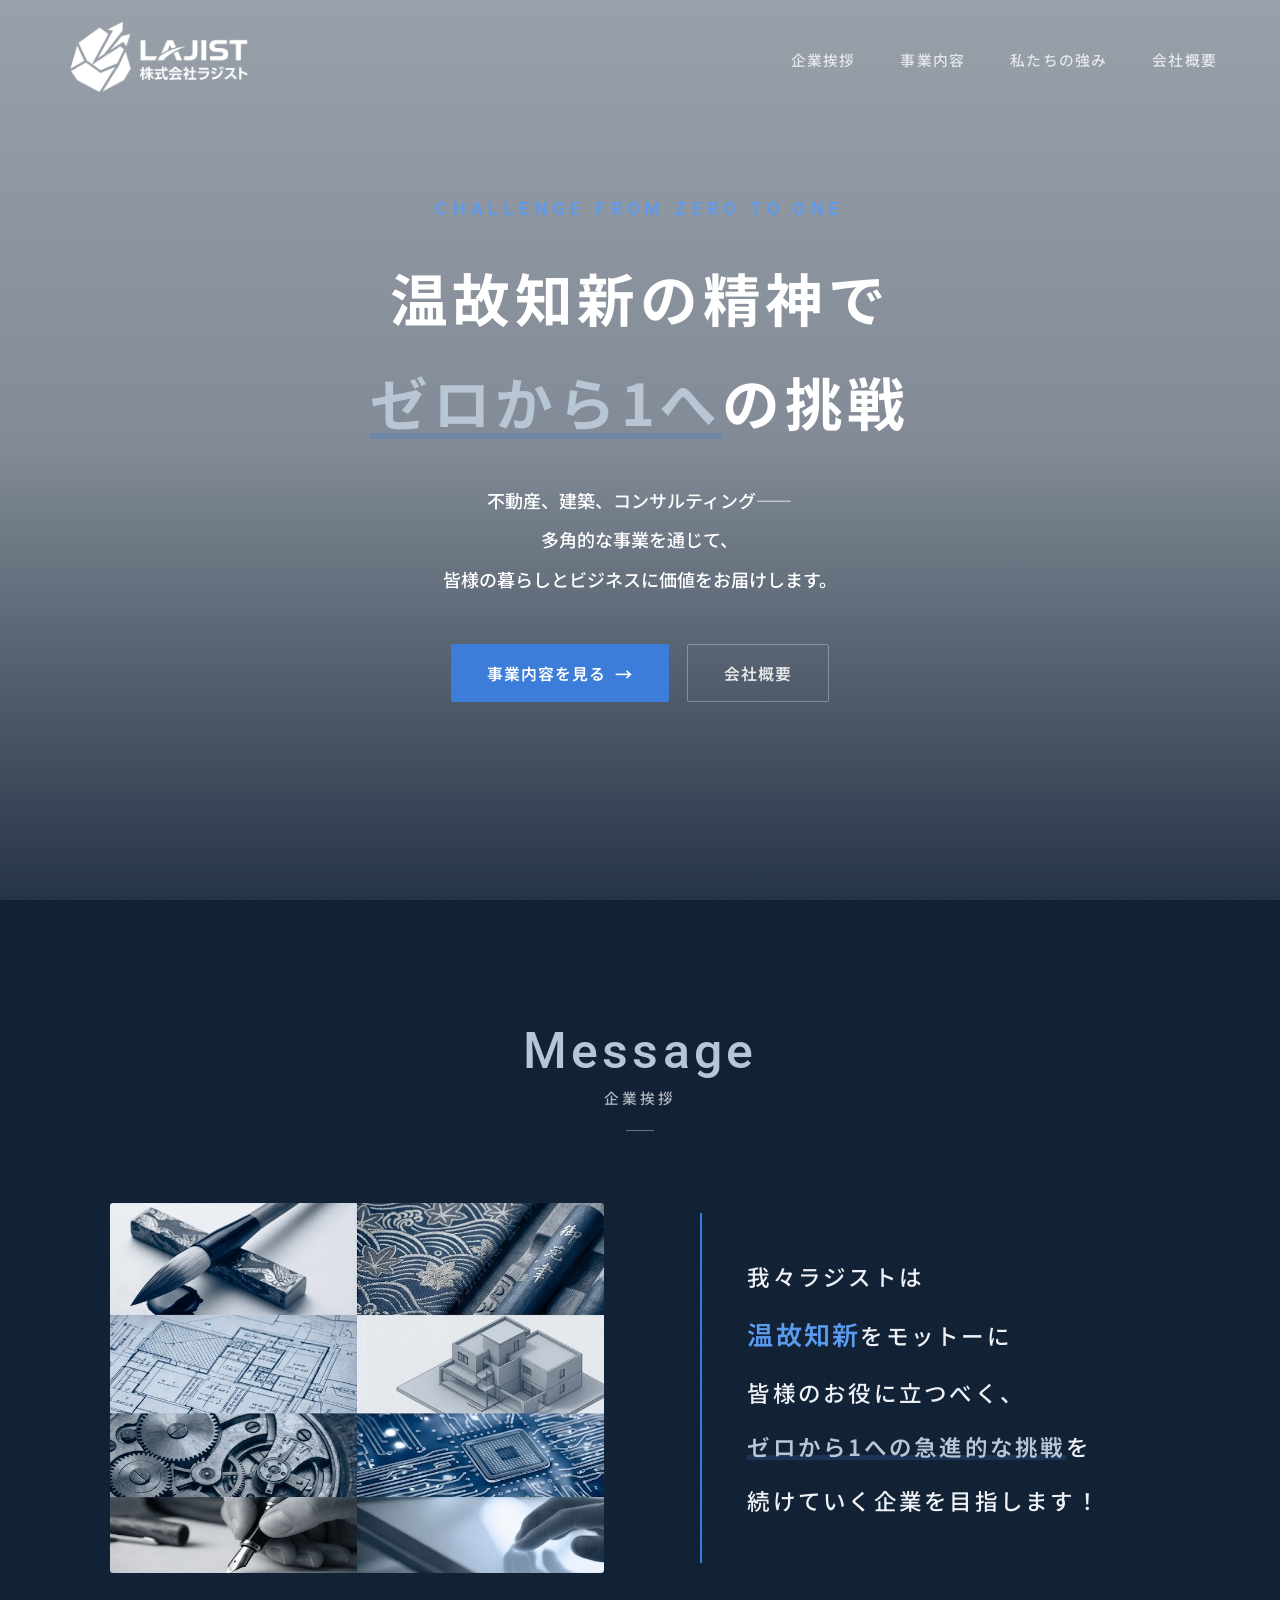
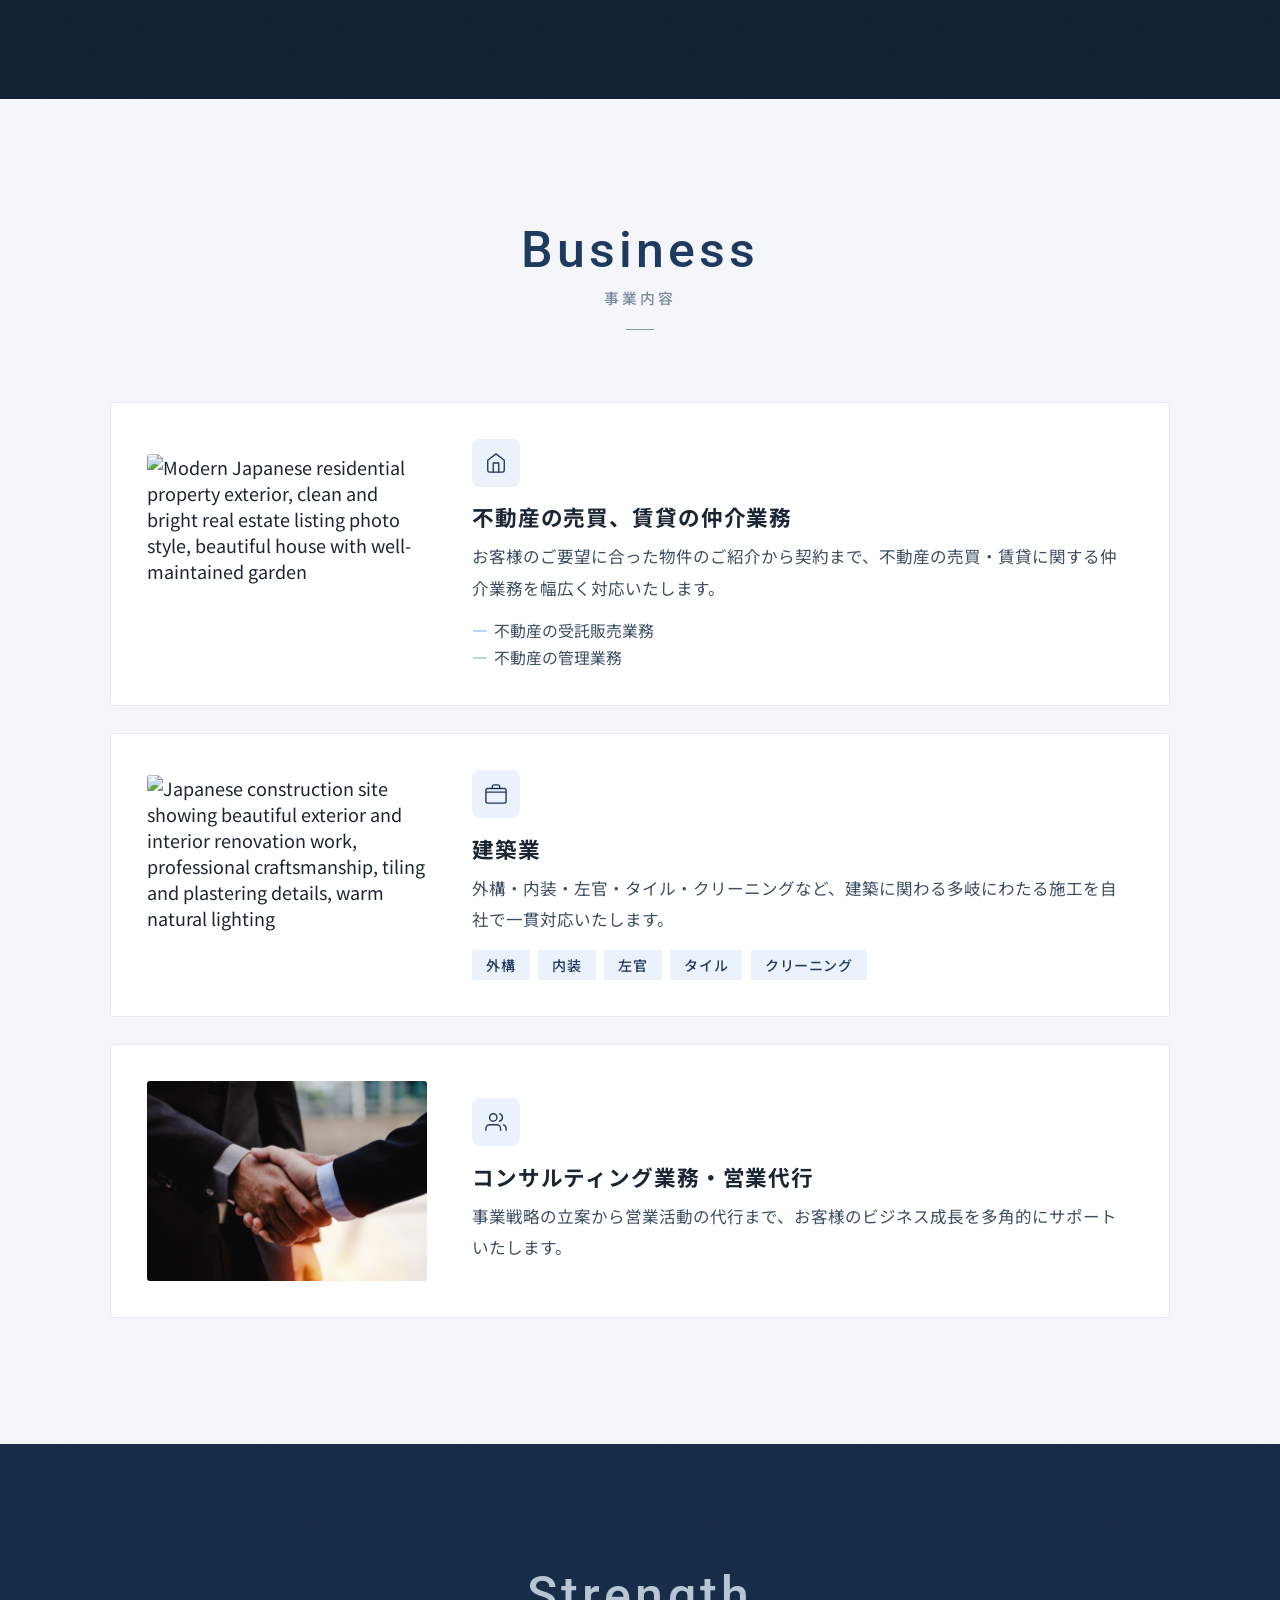
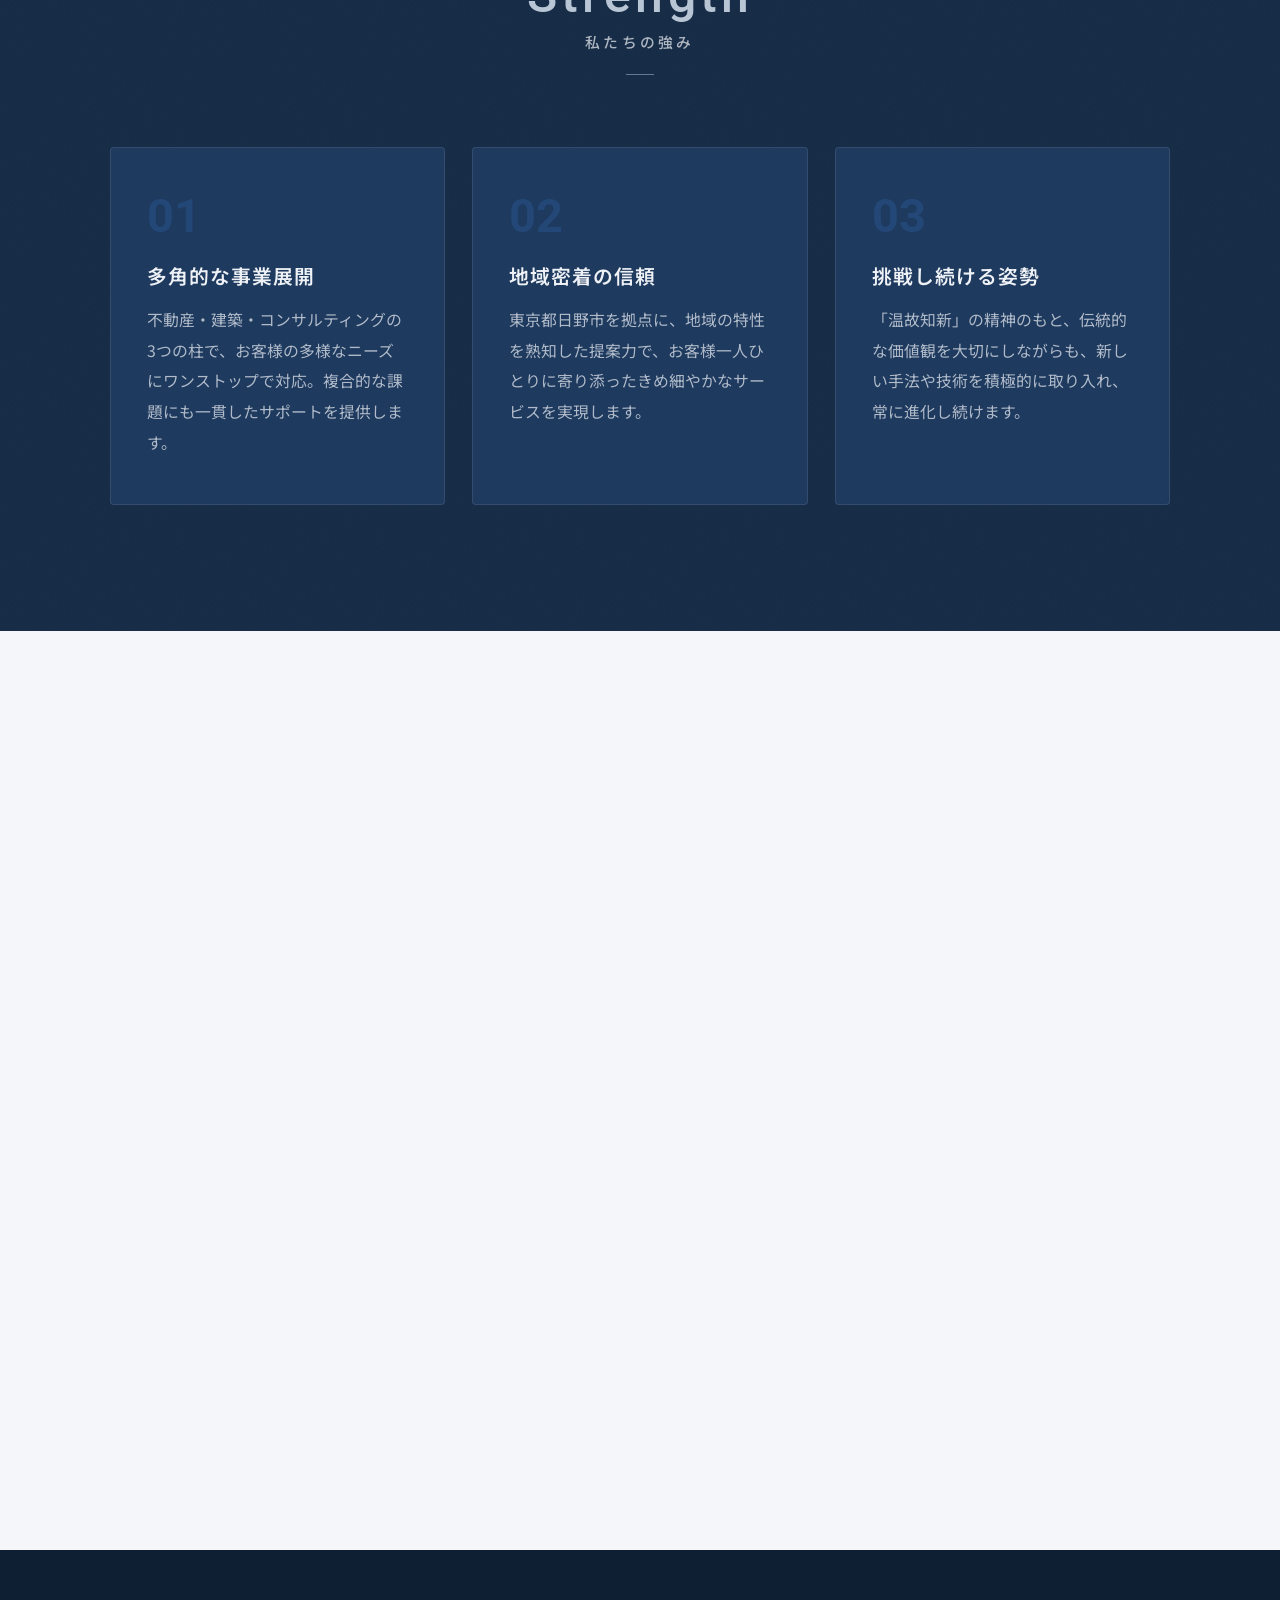
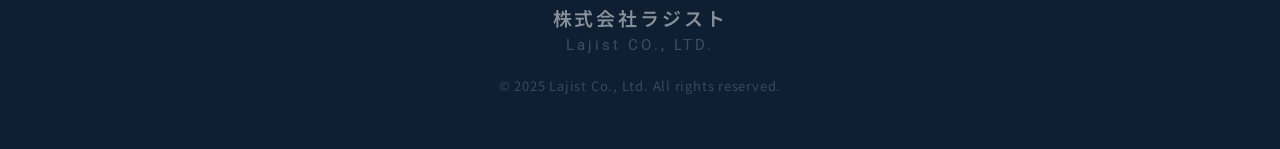
==== commit e922b57a: "全面刷新" ====
--- a/index.html
+++ b/index.html
@@ -106,7 +106,7 @@
 			<div class="business-list">
 				<div class="business-card reveal">
 					<div class="business-card-img">
-						<img src="/assets/images/business-realestate.png" alt="Modern Japanese residential property exterior, clean and bright real estate listing photo style, beautiful house with well-maintained garden">
+						<img src="/assets/images/business-realestate.jpeg" alt="Modern Japanese residential property exterior, clean and bright real estate listing photo style, beautiful house with well-maintained garden">
 					</div>
 					<div class="business-card-content">
 						<div class="business-card-icon">
@@ -126,7 +126,7 @@
 
 				<div class="business-card reveal">
 					<div class="business-card-img">
-						<img src="/assets/images/carport.png" alt="Japanese construction site showing beautiful exterior and interior renovation work, professional craftsmanship, tiling and plastering details, warm natural lighting">
+						<img src="/assets/images/carport.jpeg" alt="Japanese construction site showing beautiful exterior and interior renovation work, professional craftsmanship, tiling and plastering details, warm natural lighting">
 					</div>
 					<div class="business-card-content">
 						<div class="business-card-icon">
@@ -150,7 +150,7 @@
 
 				<div class="business-card reveal">
 					<div class="business-card-img">
-						<img src="/assets/images/business-consulting.png" alt="Professional Japanese business meeting in modern office, consultants discussing strategy with clients, clean minimalist conference room with natural light">
+						<img src="/assets/images/business-consulting.jpeg" alt="Professional Japanese business meeting in modern office, consultants discussing strategy with clients, clean minimalist conference room with natural light">
 					</div>
 					<div class="business-card-content">
 						<div class="business-card-icon">
--- a/assets/css/style.css
+++ b/assets/css/style.css
@@ -852,15 +852,6 @@
 }
 
 /* ===== IMAGE CLIP REVEAL ===== */
-.message-img {
-	clip-path: inset(0 100% 0 0);
-	transition: clip-path 0.8s cubic-bezier(0.16, 1, 0.3, 1);
-}
-
-.message-img.visible {
-	clip-path: inset(0 0% 0 0);
-}
-
 .business-card-img {
 	clip-path: inset(0 0 100% 0);
 	transition: clip-path 0.7s cubic-bezier(0.16, 1, 0.3, 1);
@@ -939,11 +930,11 @@
 	}
 
 	.logo-img {
-		height: 34px;
+		height: 54px;
 	}
 
 	nav.scrolled .logo-img {
-		height: 28px;
+		height: 54px;
 	}
 
 	.nav-links {
@@ -959,7 +950,7 @@
 	}
 
 	.hero-content {
-		padding: 0 1.5rem;
+		padding: 0;
 	}
 
 	.hero-title {
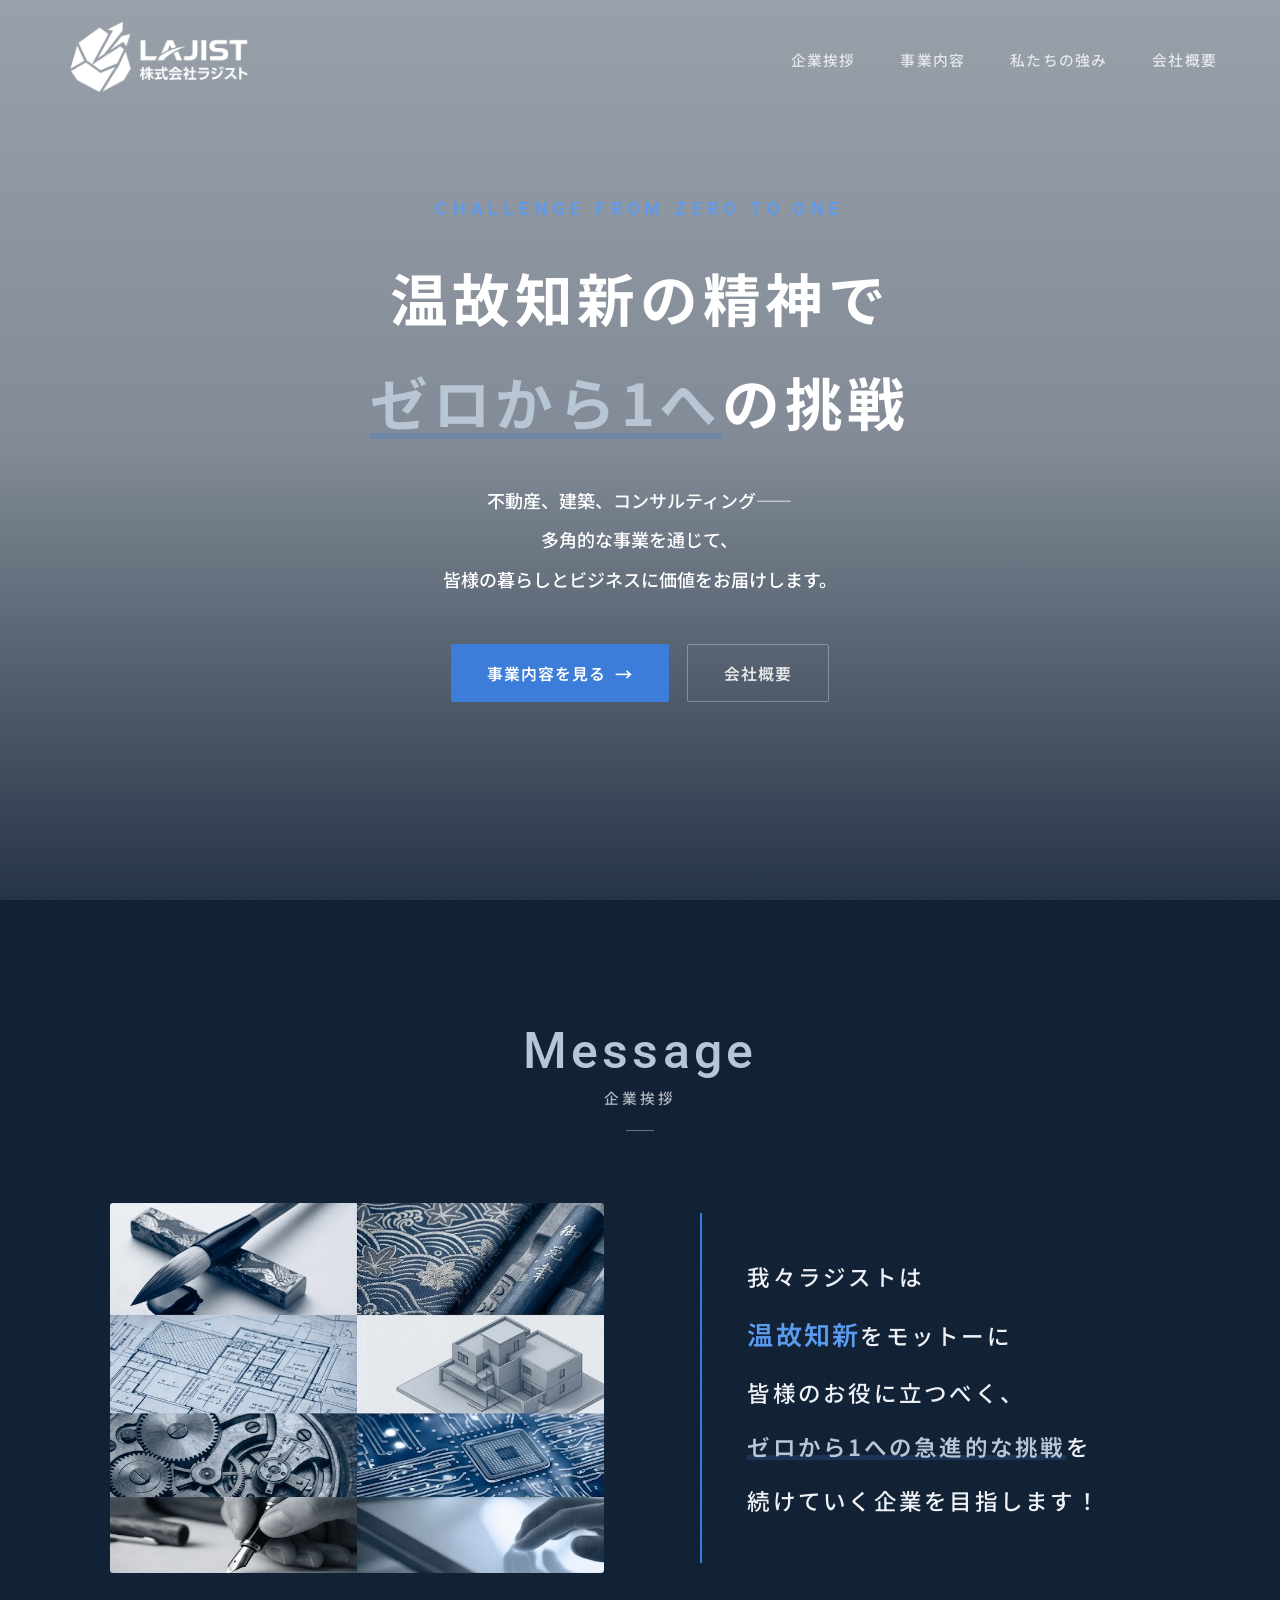
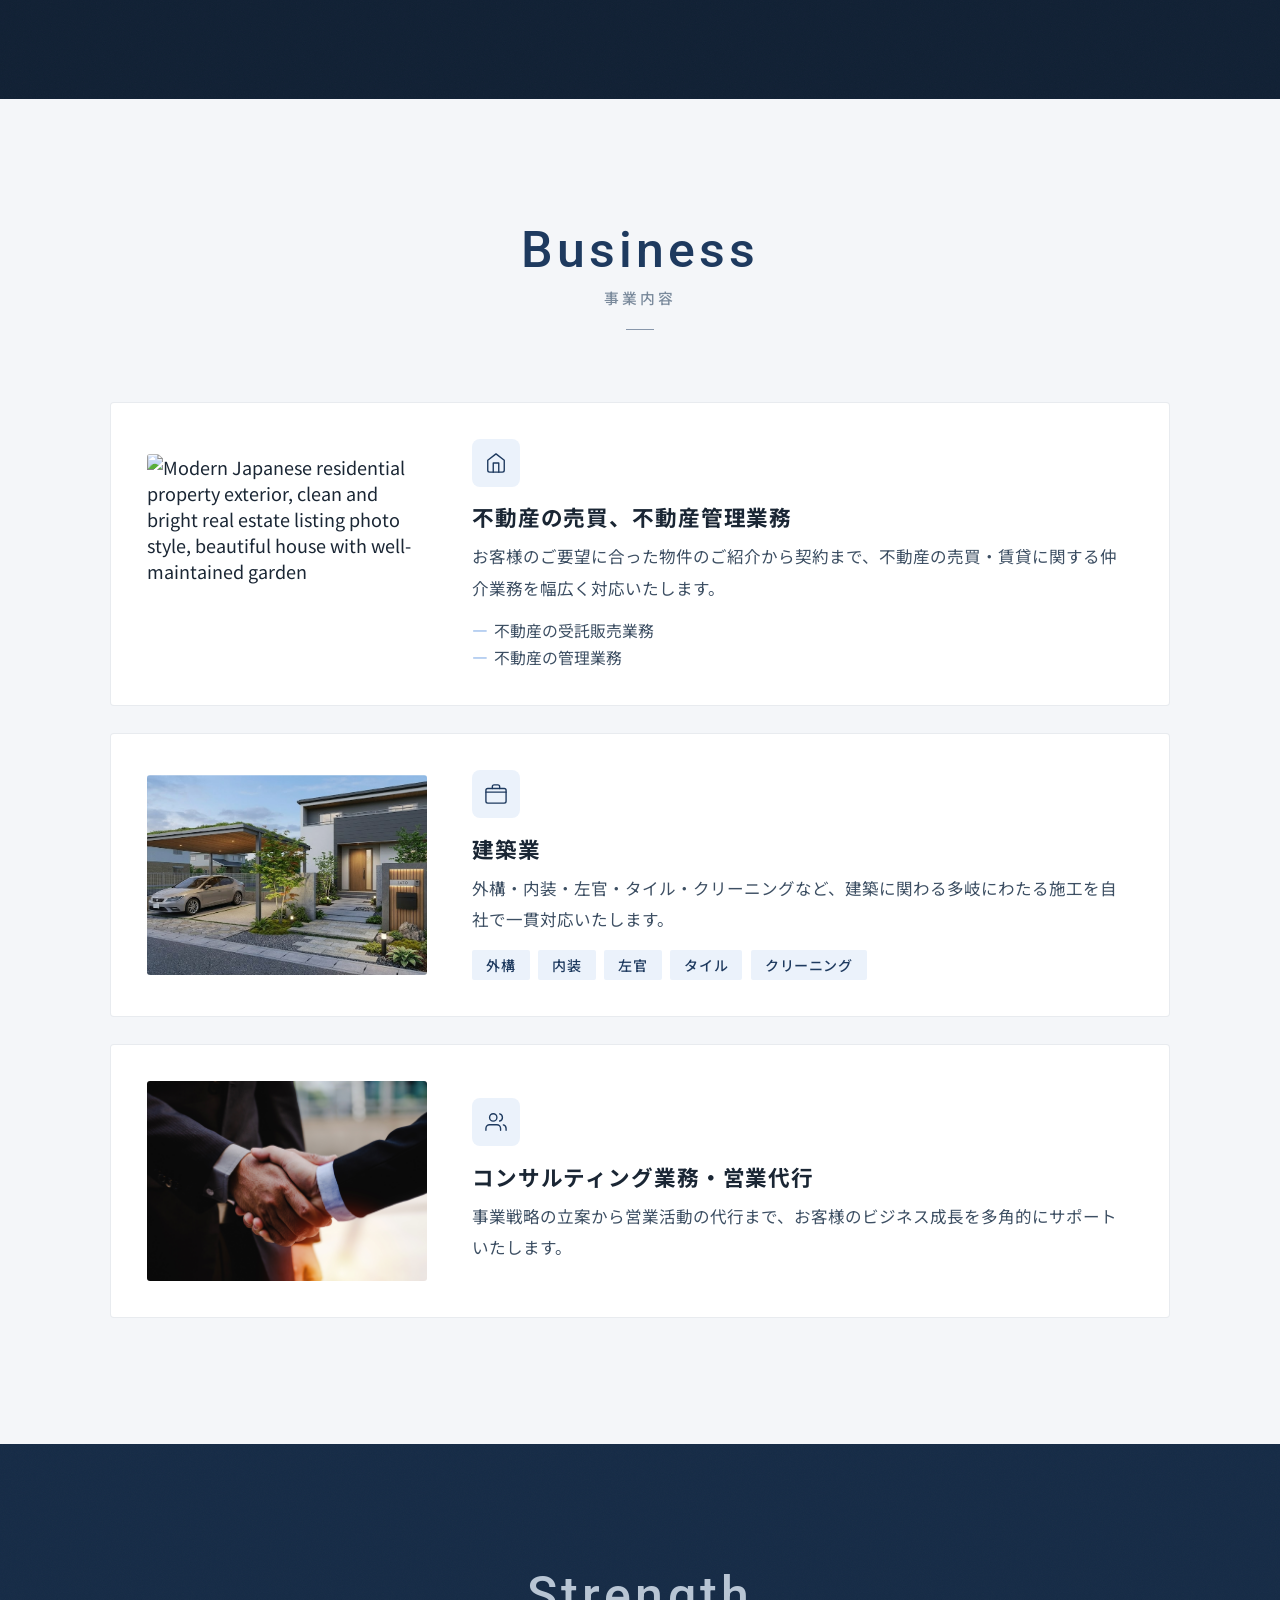
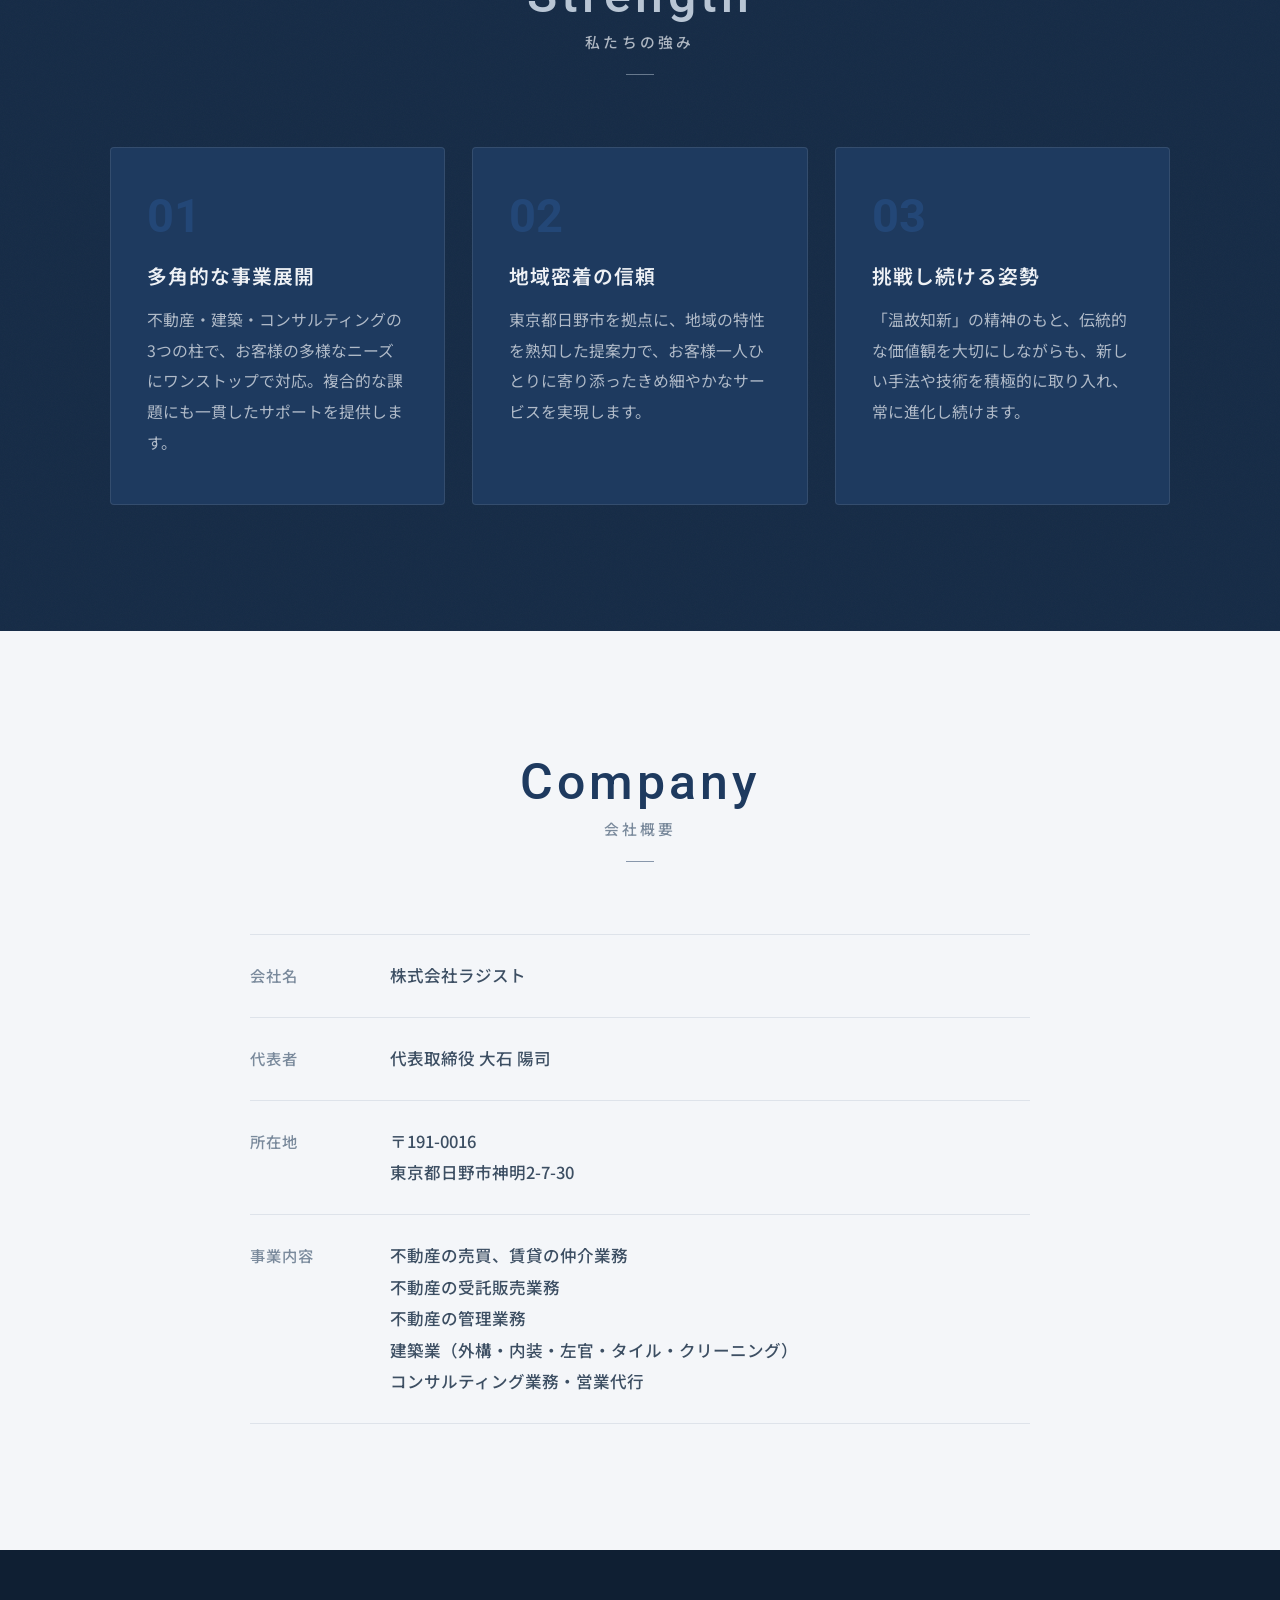
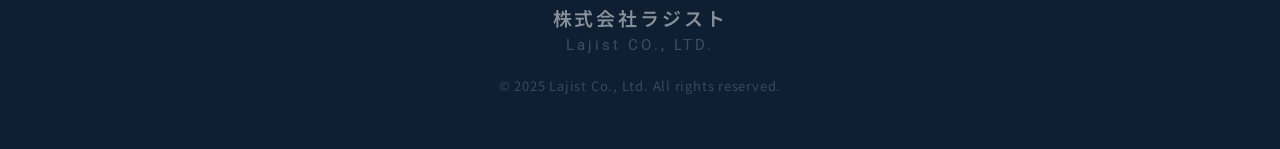
==== commit 3b7f2351: "全面刷新" ====
--- a/index.html
+++ b/index.html
@@ -115,7 +115,7 @@
 								<polyline points="9 22 9 12 15 12 15 22" />
 							</svg>
 						</div>
-						<h3>不動産の売買、賃貸の仲介業務</h3>
+						<h3>不動産の売買、不動産管理業務</h3>
 						<p>お客様のご要望に合った物件のご紹介から契約まで、不動産の売買・賃貸に関する仲介業務を幅広く対応いたします。</p>
 						<ul class="business-detail-list">
 							<li>不動産の受託販売業務</li>
@@ -126,7 +126,7 @@
 
 				<div class="business-card reveal">
 					<div class="business-card-img">
-						<img src="/assets/images/carport.jpeg" alt="Japanese construction site showing beautiful exterior and interior renovation work, professional craftsmanship, tiling and plastering details, warm natural lighting">
+						<img src="/assets/images/carport.png" alt="Japanese construction site showing beautiful exterior and interior renovation work, professional craftsmanship, tiling and plastering details, warm natural lighting">
 					</div>
 					<div class="business-card-content">
 						<div class="business-card-icon">
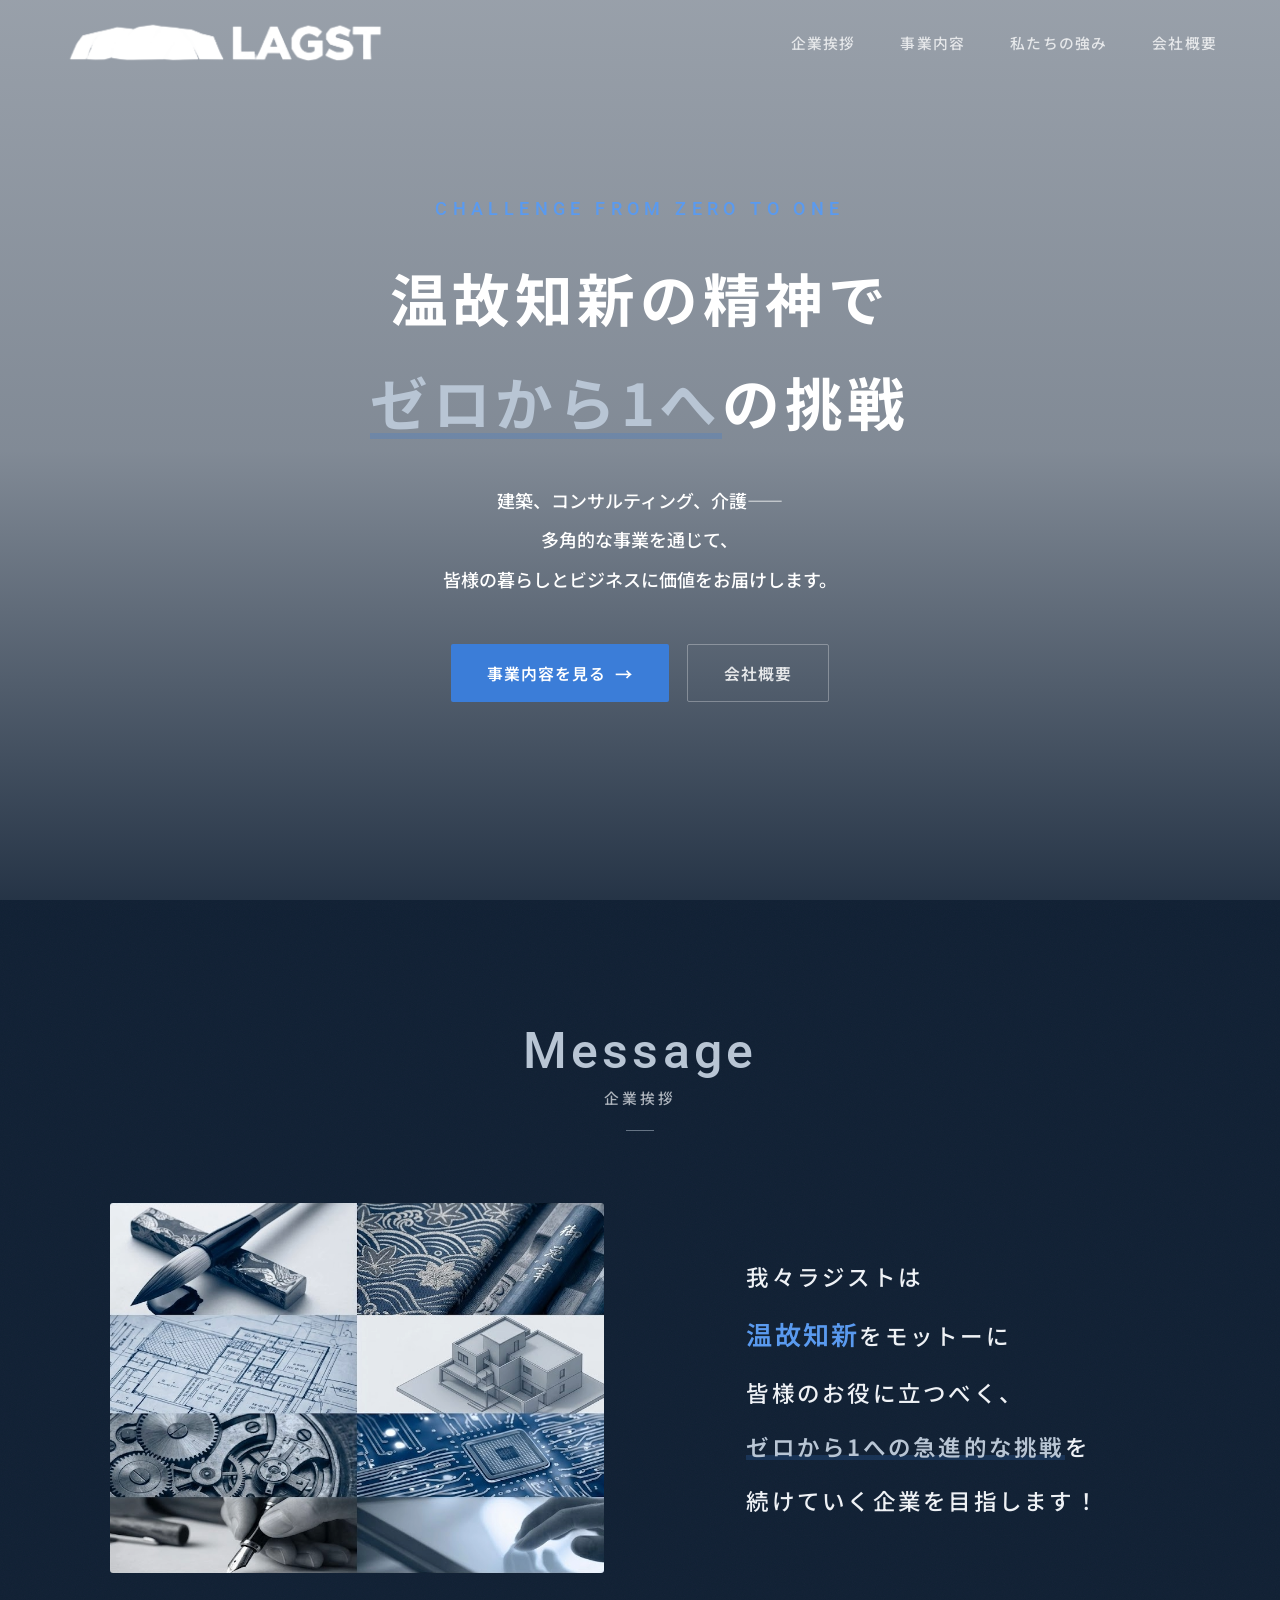
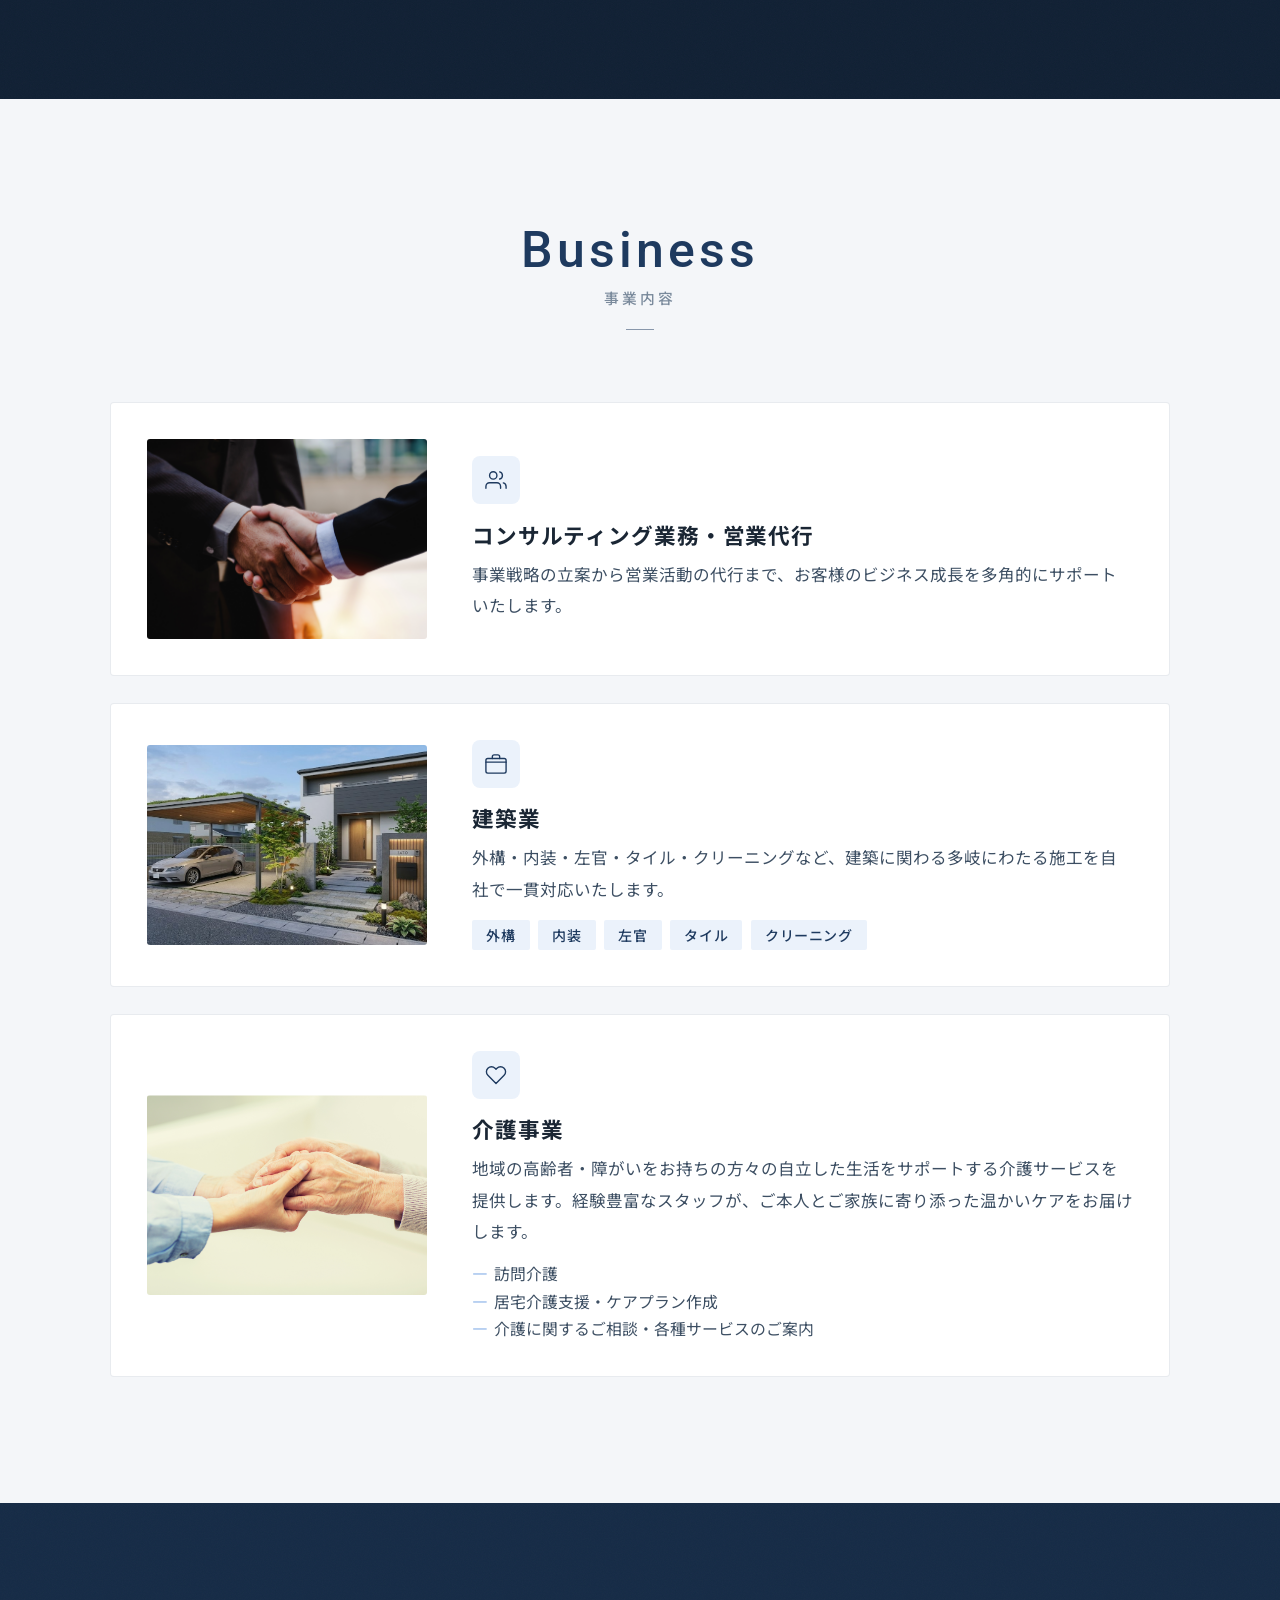
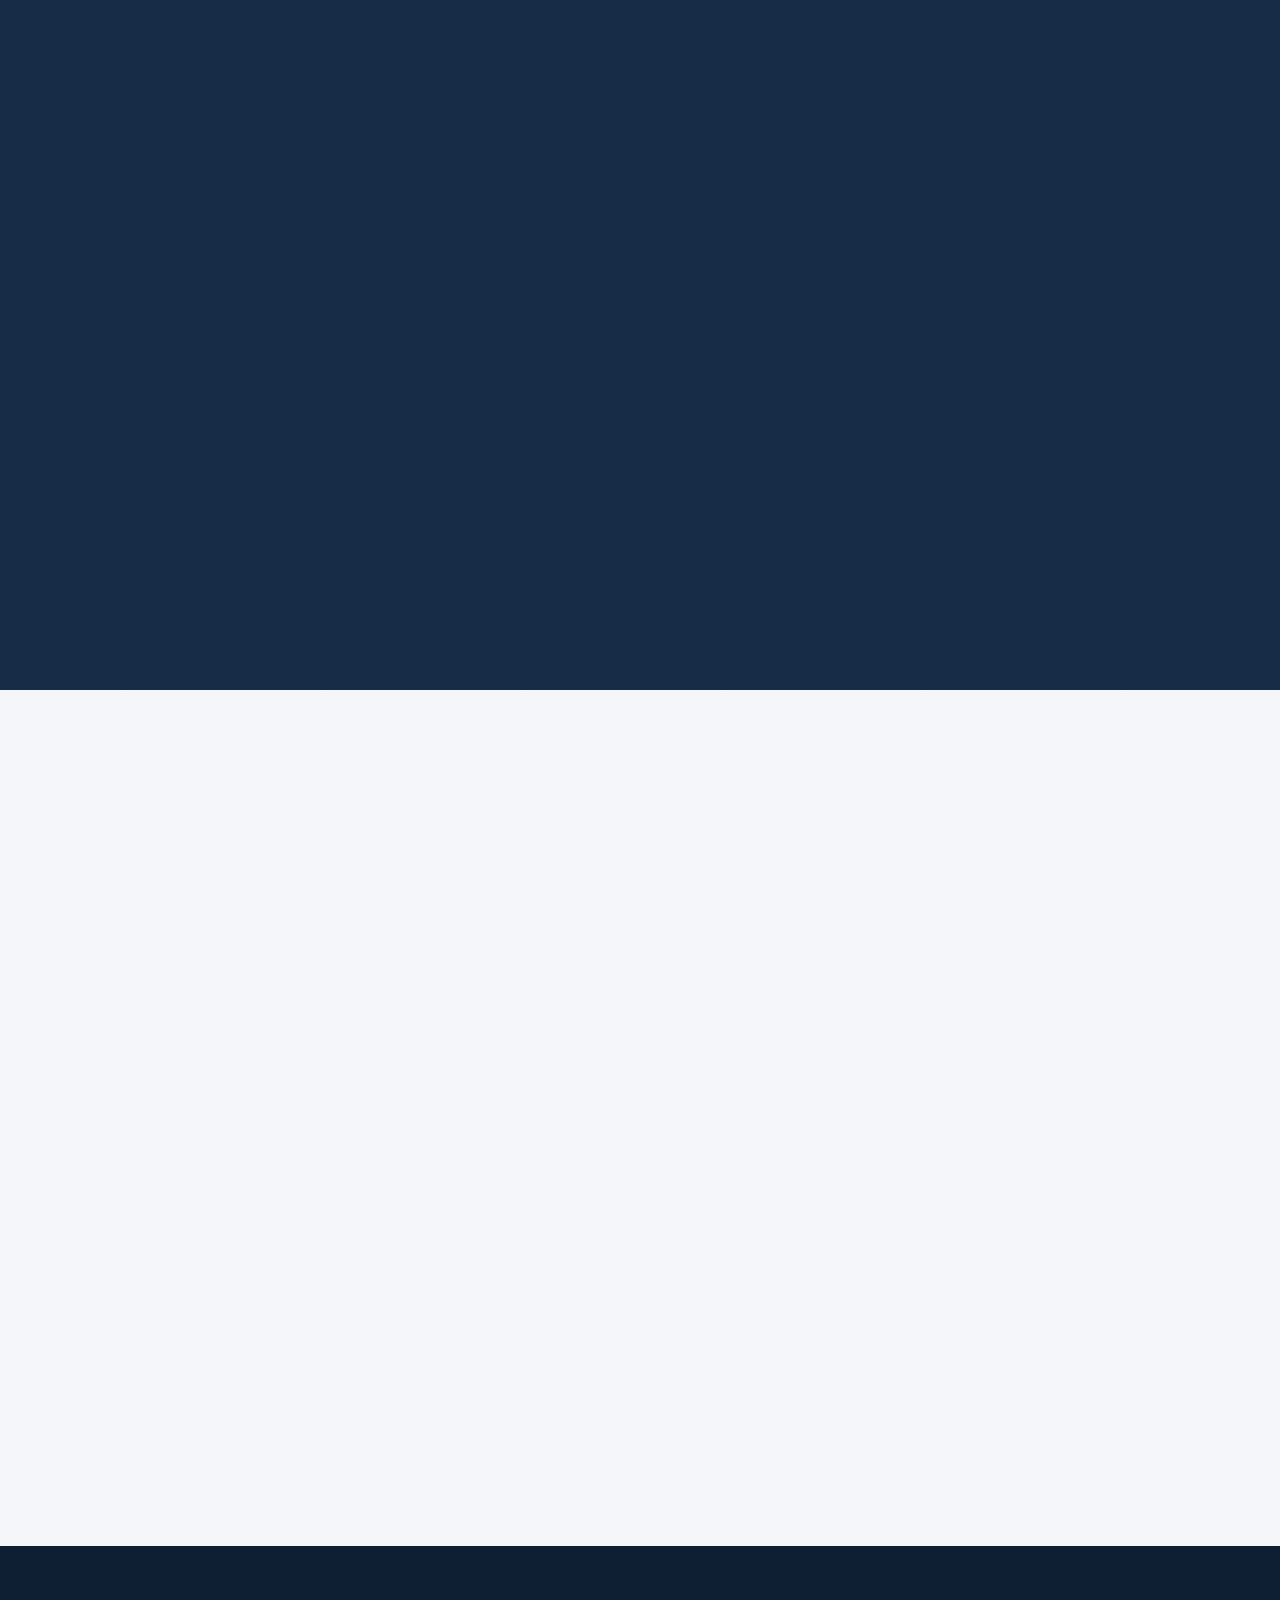
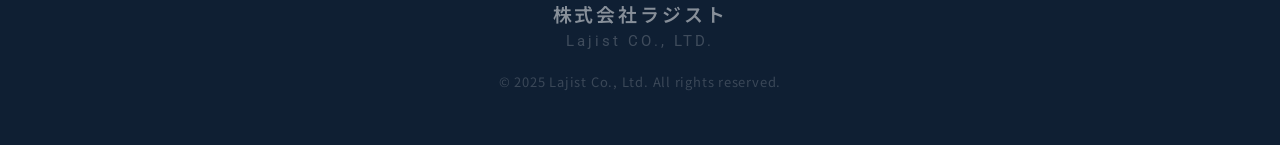
==== commit ba472330: "介護追加、不動産削除" ====
--- a/index.html
+++ b/index.html
@@ -4,9 +4,9 @@
 <head>
 	<meta charset="UTF-8">
 	<meta name="viewport" content="width=device-width, initial-scale=1.0">
-	<title>株式会社ラジスト | 不動産・建築・コンサルティング</title>
+	<title>株式会社ラジスト | 建築・コンサルティング・介護</title>
 	<meta name="description"
-		content="株式会社ラジストは東京都日野市を拠点に、不動産の売買・賃貸仲介、建築業（外構・内装・左官・タイル・クリーニング）、コンサルティング業務を手がけます。温故知新をモットーに、ゼロから1への挑戦を続けます。">
+		content="株式会社ラジストは東京都日野市を拠点に、建築業（外構・内装・左官・タイル・クリーニング）、コンサルティング業務・営業代行、介護事業を手がけます。温故知新をモットーに、ゼロから1への挑戦を続けます。">
 	<link rel="preconnect" href="https://fonts.googleapis.com">
 	<link rel="preconnect" href="https://fonts.gstatic.com" crossorigin>
 	<link
@@ -58,7 +58,7 @@
 				温故知新の精神で<br><em>ゼロから1へ</em>の挑戦
 			</h1>
 			<p class="hero-desc">
-				不動産、建築、コンサルティング——<br>
+				建築、コンサルティング、介護——<br>
 				多角的な事業を通じて、<br>
 				皆様の暮らしとビジネスに価値をお届けします。
 			</p>
@@ -106,21 +106,19 @@
 			<div class="business-list">
 				<div class="business-card reveal">
 					<div class="business-card-img">
-						<img src="/assets/images/business-realestate.jpeg" alt="Modern Japanese residential property exterior, clean and bright real estate listing photo style, beautiful house with well-maintained garden">
+						<img src="/assets/images/business-consulting.jpeg" alt="Professional Japanese business meeting in modern office, consultants discussing strategy with clients, clean minimalist conference room with natural light">
 					</div>
 					<div class="business-card-content">
 						<div class="business-card-icon">
 							<svg viewBox="0 0 24 24">
-								<path d="M3 9l9-7 9 7v11a2 2 0 0 1-2 2H5a2 2 0 0 1-2-2z" />
-								<polyline points="9 22 9 12 15 12 15 22" />
+								<path d="M17 21v-2a4 4 0 0 0-4-4H5a4 4 0 0 0-4 4v2" />
+								<circle cx="9" cy="7" r="4" />
+								<path d="M23 21v-2a4 4 0 0 0-3-3.87" />
+								<path d="M16 3.13a4 4 0 0 1 0 7.75" />
 							</svg>
 						</div>
-						<h3>不動産の売買、不動産管理業務</h3>
-						<p>お客様のご要望に合った物件のご紹介から契約まで、不動産の売買・賃貸に関する仲介業務を幅広く対応いたします。</p>
-						<ul class="business-detail-list">
-							<li>不動産の受託販売業務</li>
-							<li>不動産の管理業務</li>
-						</ul>
+						<h3>コンサルティング業務・営業代行</h3>
+						<p>事業戦略の立案から営業活動の代行まで、お客様のビジネス成長を多角的にサポートいたします。</p>
 					</div>
 				</div>
 
@@ -150,19 +148,21 @@
 
 				<div class="business-card reveal">
 					<div class="business-card-img">
-						<img src="/assets/images/business-consulting.jpeg" alt="Professional Japanese business meeting in modern office, consultants discussing strategy with clients, clean minimalist conference room with natural light">
+						<img src="/assets/images/business-care.jpeg" alt="Warm and caring nursing care scene, professional caregiver supporting elderly person, bright and gentle atmosphere">
 					</div>
 					<div class="business-card-content">
 						<div class="business-card-icon">
 							<svg viewBox="0 0 24 24">
-								<path d="M17 21v-2a4 4 0 0 0-4-4H5a4 4 0 0 0-4 4v2" />
-								<circle cx="9" cy="7" r="4" />
-								<path d="M23 21v-2a4 4 0 0 0-3-3.87" />
-								<path d="M16 3.13a4 4 0 0 1 0 7.75" />
+								<path d="M20.84 4.61a5.5 5.5 0 0 0-7.78 0L12 5.67l-1.06-1.06a5.5 5.5 0 0 0-7.78 7.78l1.06 1.06L12 21.23l7.78-7.78 1.06-1.06a5.5 5.5 0 0 0 0-7.78z" />
 							</svg>
 						</div>
-						<h3>コンサルティング業務・営業代行</h3>
-						<p>事業戦略の立案から営業活動の代行まで、お客様のビジネス成長を多角的にサポートいたします。</p>
+						<h3>介護事業</h3>
+						<p>地域の高齢者・障がいをお持ちの方々の自立した生活をサポートする介護サービスを提供します。経験豊富なスタッフが、ご本人とご家族に寄り添った温かいケアをお届けします。</p>
+						<ul class="business-detail-list">
+							<li>訪問介護</li>
+							<li>居宅介護支援・ケアプラン作成</li>
+							<li>介護に関するご相談・各種サービスのご案内</li>
+						</ul>
 					</div>
 				</div>
 			</div>
@@ -182,7 +182,7 @@
 				<div class="strength-item reveal">
 					<div class="strength-number">01</div>
 					<h3>多角的な事業展開</h3>
-					<p>不動産・建築・コンサルティングの3つの柱で、お客様の多様なニーズにワンストップで対応。複合的な課題にも一貫したサポートを提供します。</p>
+					<p>建築・コンサルティング・介護の3つの柱で、お客様の多様なニーズにワンストップで対応。複合的な課題にも一貫したサポートを提供します。</p>
 				</div>
 				<div class="strength-item reveal">
 					<div class="strength-number">02</div>
@@ -222,11 +222,9 @@
 				<div class="company-row">
 					<div class="company-label">事業内容</div>
 					<div class="company-value">
-						不動産の売買、賃貸の仲介業務<br>
-						不動産の受託販売業務<br>
-						不動産の管理業務<br>
+						コンサルティング業務・営業代行<br>
 						建築業（外構・内装・左官・タイル・クリーニング）<br>
-						コンサルティング業務・営業代行
+						介護事業
 					</div>
 				</div>
 			</div>
--- a/assets/css/style.css
+++ b/assets/css/style.css
@@ -74,14 +74,14 @@
 }
 
 .logo-img {
-	height: 80px;
+	height: 46px;
 	width: auto;
 	transition: height 0.4s ease, filter 0.3s;
 	filter: brightness(0) invert(1);
 }
 
 nav.scrolled .logo-img {
-	height: 80px;
+	height: 46px;
 }
 
 .nav-links {
@@ -439,8 +439,7 @@
 
 .message-quote {
 	position: relative;
-	padding: 2rem 2.5rem;
-	border-left: 2px solid var(--accent);
+	padding: 0;
 }
 
 .message-quote p {
@@ -930,11 +929,11 @@
 	}
 
 	.logo-img {
-		height: 54px;
+		height: 24px;
 	}
 
 	nav.scrolled .logo-img {
-		height: 54px;
+		height: 24px;
 	}
 
 	.nav-links {
@@ -954,7 +953,7 @@
 	}
 
 	.hero-title {
-		font-size: clamp(1.8rem, 6vw, 2.4rem);
+		font-size: clamp(1.5rem, 6vw, 2.4rem);
 	}
 
 	.hero-desc br {
@@ -968,7 +967,7 @@
 	}
 
 	.message-quote {
-		padding: 1.2rem 1.5rem;
+		padding:0;
 	}
 
 	.message-quote p {
